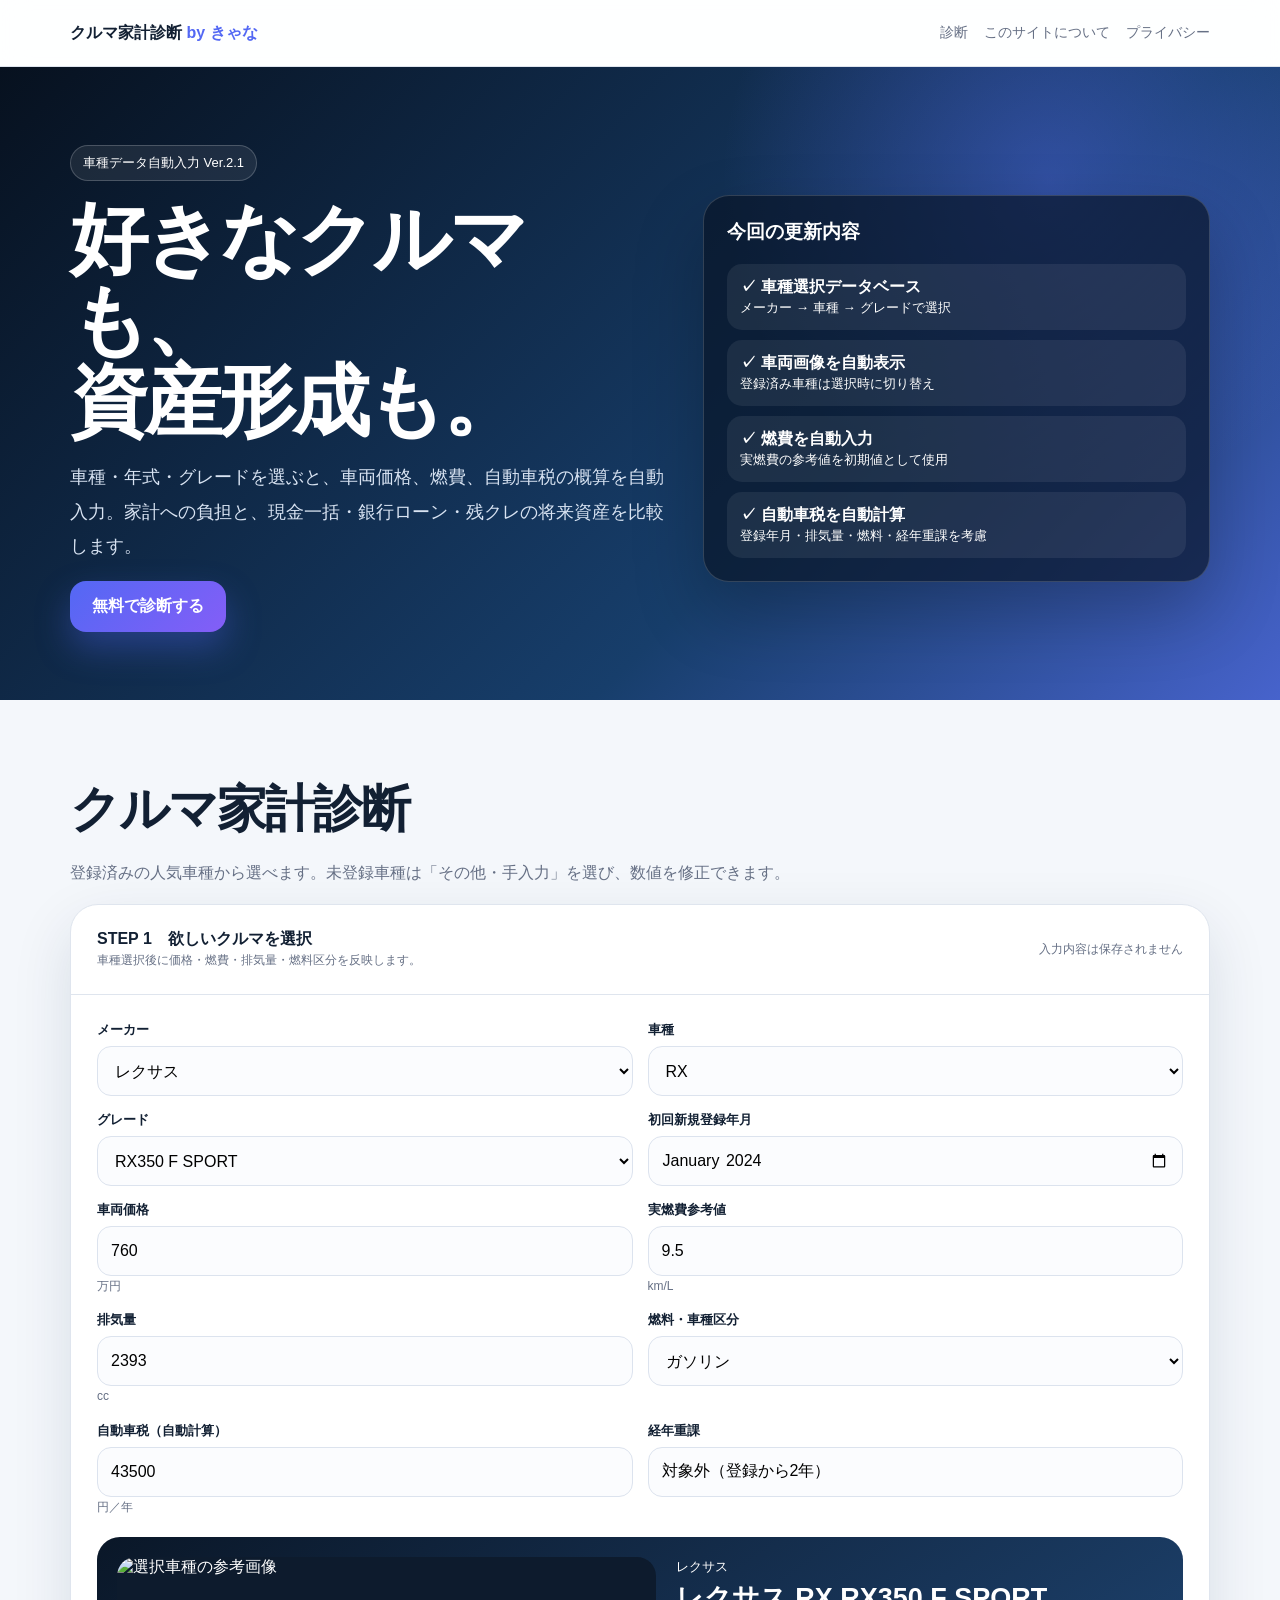
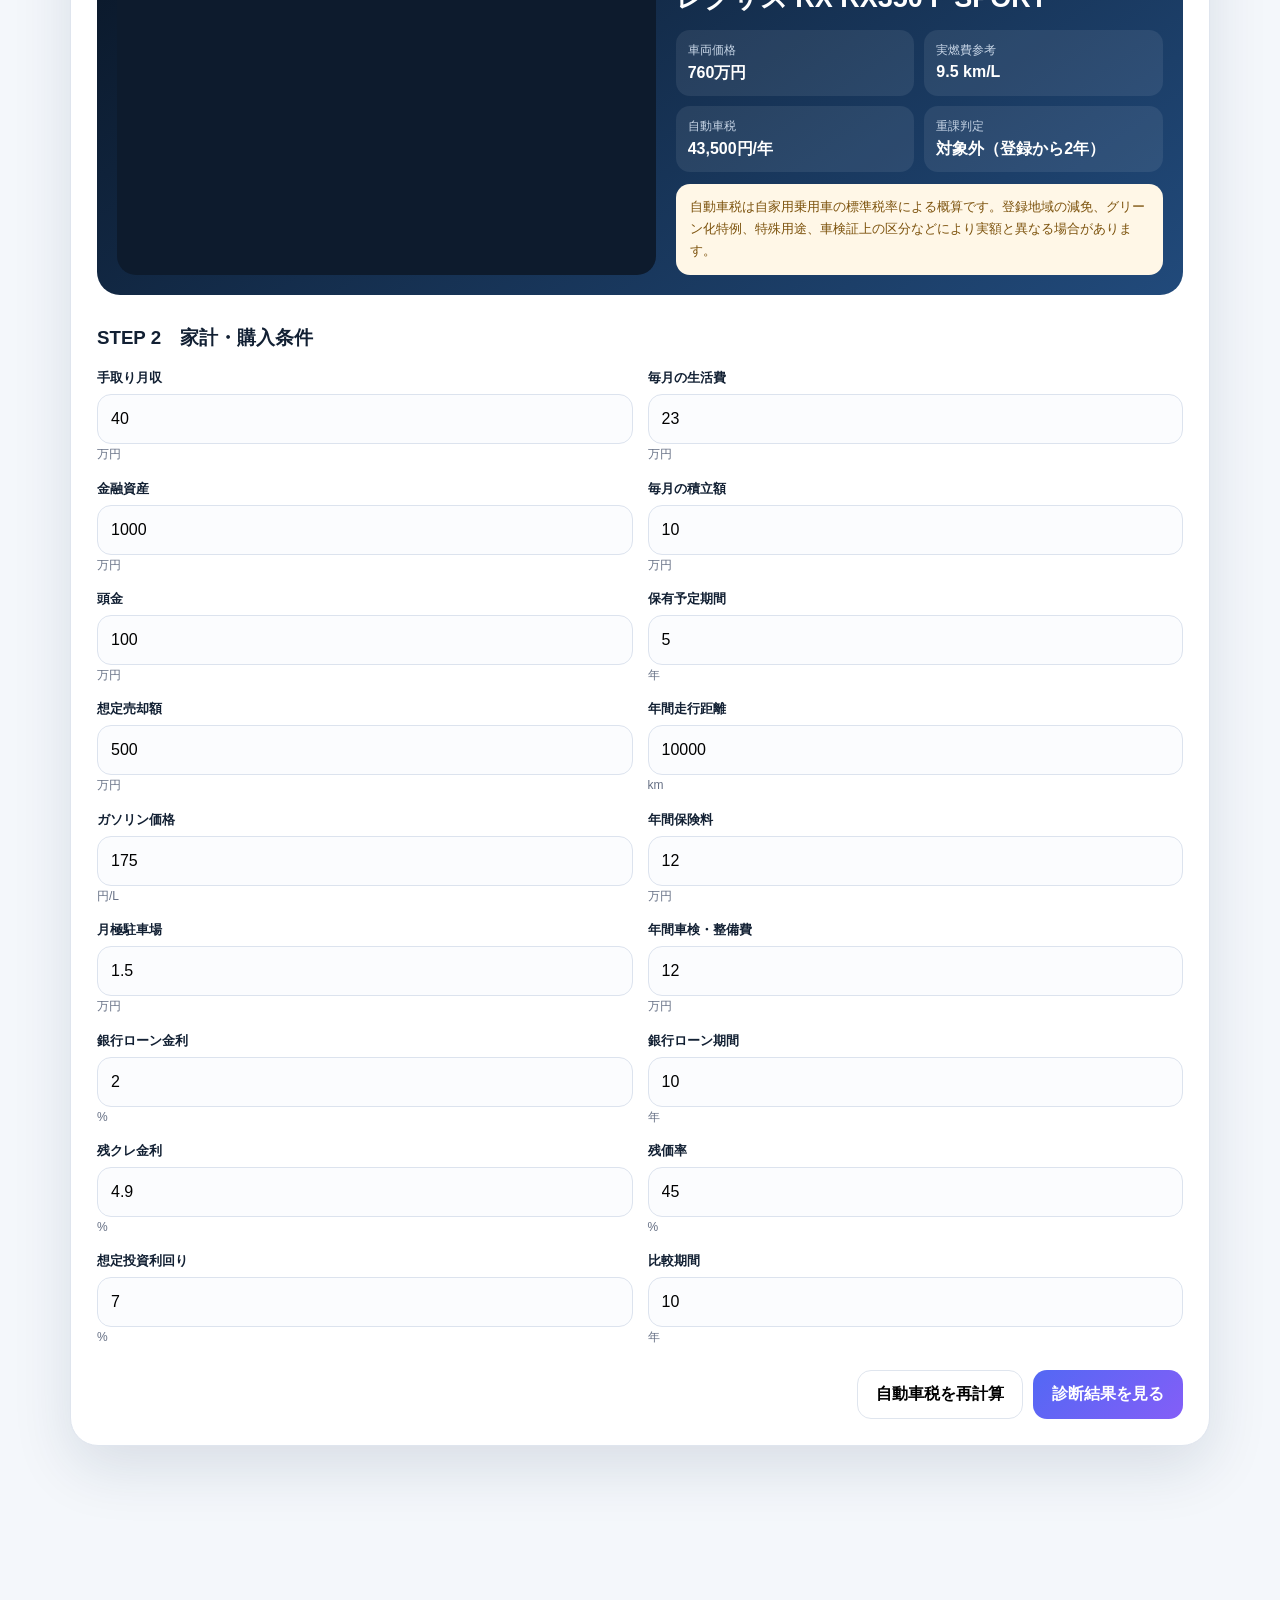
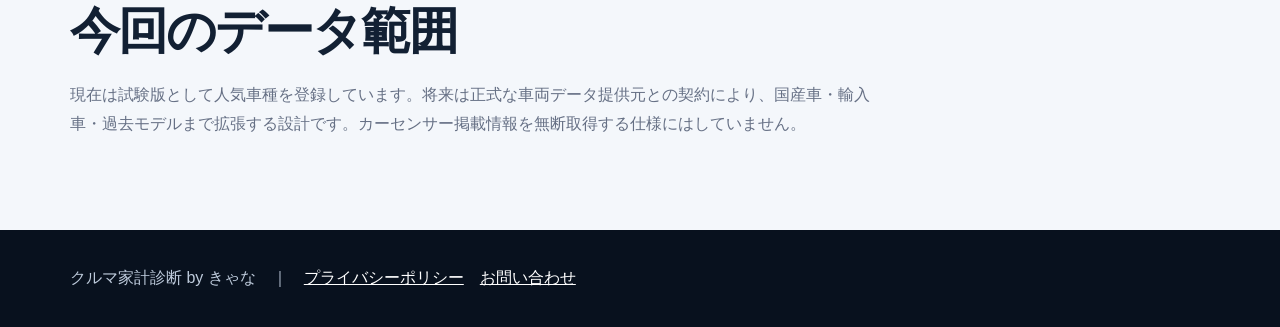
==== index.html @ 59190f04 "Add files via upload" ====
<!doctype html>
<html lang="ja">
<head>
<meta charset="utf-8">
<meta name="viewport" content="width=device-width,initial-scale=1,viewport-fit=cover">
<title>クルマ家計診断｜車種・燃費・自動車税を自動入力</title>
<meta name="description" content="欲しいクルマを選ぶと、車両価格・燃費・自動車税を自動入力。家計への負担と購入方法別の将来資産を無料診断します。">
<meta name="robots" content="index,follow,max-image-preview:large">
<link rel="canonical" href="https://kuruma-kakei.vercel.app/">
<meta property="og:type" content="website">
<meta property="og:locale" content="ja_JP">
<meta property="og:title" content="クルマ家計診断｜好きなクルマも、資産形成も。">
<meta property="og:description" content="車種を選ぶだけで燃費・自動車税を自動入力。現金一括・銀行ローン・残クレを比較。">
<meta property="og:url" content="https://kuruma-kakei.vercel.app/">
<meta name="theme-color" content="#091626">
<style>
:root{--bg:#f4f7fb;--card:#fff;--ink:#122033;--muted:#667085;--line:#dfe5ee;--blue:#5368f4;--violet:#845ef7;--navy:#091626;--green:#138a63;--gold:#b87912;--red:#c43d4d;--shadow:0 22px 60px rgba(16,40,70,.12)}
*{box-sizing:border-box}html{scroll-behavior:smooth}body{margin:0;background:var(--bg);color:var(--ink);font-family:-apple-system,BlinkMacSystemFont,"Segoe UI","Noto Sans JP",sans-serif}
button,input,select{font:inherit}a{color:inherit}.wrap{max-width:1180px;margin:auto;padding:0 20px}
.top{position:sticky;top:0;z-index:20;background:rgba(255,255,255,.9);backdrop-filter:blur(14px);border-bottom:1px solid var(--line)}
.topin{height:66px;display:flex;align-items:center;justify-content:space-between}.brand{font-weight:900}.brand span{color:var(--blue)}.nav{display:flex;gap:16px;font-size:14px}.nav a{text-decoration:none;color:var(--muted)}
.hero{background:radial-gradient(circle at 82% 18%,rgba(93,111,255,.38),transparent 28%),linear-gradient(135deg,#07111f,#173e6b 64%,#4763cc);color:#fff;padding:78px 0 68px;overflow:hidden}
.hero-grid{display:grid;grid-template-columns:1.08fr .92fr;gap:38px;align-items:center}.eyebrow{display:inline-block;padding:8px 12px;border:1px solid rgba(255,255,255,.2);border-radius:999px;background:rgba(255,255,255,.08);font-size:13px}
h1{font-size:clamp(45px,7vw,78px);line-height:1.04;letter-spacing:-.05em;margin:18px 0}.hero p{max-width:690px;color:#d8e3f2;line-height:1.9;font-size:18px}.cta{border:0;border-radius:16px;padding:15px 22px;color:white;background:linear-gradient(135deg,var(--blue),var(--violet));font-weight:900;cursor:pointer;box-shadow:0 16px 34px rgba(81,103,246,.35)}
.hero-card{background:rgba(8,20,37,.68);border:1px solid rgba(255,255,255,.16);border-radius:26px;padding:23px;box-shadow:0 30px 70px rgba(0,0,0,.23)}.hero-card h3{margin-top:0}.hero-list{display:grid;gap:10px}.hero-item{padding:13px;border-radius:15px;background:rgba(255,255,255,.07)}
.section{padding:76px 0}.section h2{font-size:clamp(32px,5vw,50px);letter-spacing:-.04em;margin:0 0 12px}.lead{color:var(--muted);line-height:1.8;max-width:820px}
.panel{background:white;border:1px solid var(--line);border-radius:28px;box-shadow:var(--shadow);overflow:hidden}
.panel-head{padding:24px 26px;border-bottom:1px solid var(--line);display:flex;justify-content:space-between;gap:16px;align-items:center}
.panel-body{padding:26px}.grid{display:grid;grid-template-columns:repeat(2,1fr);gap:15px}.full{grid-column:1/-1}
.field label{display:block;font-size:13px;font-weight:800;margin-bottom:7px}.field input,.field select{width:100%;height:50px;border:1px solid #dce3ee;border-radius:14px;background:#fbfcfe;padding:0 13px}.field input:focus,.field select:focus{outline:none;border-color:var(--blue);box-shadow:0 0 0 4px rgba(83,104,244,.12)}
.vehicle-preview{display:grid;grid-template-columns:1.05fr .95fr;gap:20px;margin-top:20px;padding:20px;border-radius:23px;background:linear-gradient(145deg,#0a1728,#214a7b);color:white}
.vehicle-image{min-height:250px;border-radius:19px;background:#0d1b2d;overflow:hidden;display:grid;place-items:center;position:relative}.vehicle-image img{width:100%;height:100%;object-fit:cover;display:block}.vehicle-image .fallback{padding:24px;text-align:center;color:#cbd9e9}
.vehicle-info h3{font-size:27px;margin:4px 0 14px}.specs{display:grid;grid-template-columns:1fr 1fr;gap:10px}.spec{padding:12px;border-radius:14px;background:rgba(255,255,255,.08)}.spec span{display:block;color:#c7d5e6;font-size:12px}.spec b{display:block;margin-top:4px}
.notice{margin-top:12px;padding:12px 14px;border-radius:14px;background:#fff7e7;color:#7c520c;font-size:13px;line-height:1.7}.mini{font-size:12px;color:var(--muted);line-height:1.7}
.actions{display:flex;justify-content:flex-end;gap:10px;margin-top:22px}.primary{border:0;border-radius:14px;padding:13px 19px;background:linear-gradient(135deg,var(--blue),var(--violet));color:white;font-weight:900;cursor:pointer}.secondary{border:1px solid var(--line);border-radius:14px;padding:13px 18px;background:white;font-weight:800;cursor:pointer}
.result{display:none;margin-top:24px}.result.show{display:block}.result-hero{padding:26px;border-radius:23px;background:linear-gradient(135deg,#091626,#17446f 58%,#5368f4);color:white}.result-hero h3{font-size:34px;margin:5px 0}.cards{display:grid;grid-template-columns:repeat(4,1fr);gap:12px;margin-top:13px}.card{background:white;border:1px solid var(--line);border-radius:18px;padding:16px}.card span{font-size:12px;color:var(--muted)}.card b{display:block;margin-top:6px;font-size:20px}
.method-grid{display:grid;grid-template-columns:repeat(3,1fr);gap:12px;margin-top:13px}.method{background:white;border:1px solid var(--line);border-radius:18px;padding:18px}.method.winner{border:2px solid #d9a441;background:#fffaf0}.method strong{font-size:25px;display:block;margin:8px 0}
.footer{background:#08111e;color:#bdcadb;padding:38px 0}.footer a{color:white}
@media(max-width:820px){.hero-grid,.vehicle-preview{grid-template-columns:1fr}.nav{display:none}.grid,.cards,.method-grid{grid-template-columns:1fr 1fr}.vehicle-image{min-height:210px}}
@media(max-width:560px){.grid,.cards,.method-grid,.specs{grid-template-columns:1fr}.full{grid-column:auto}.section{padding:58px 0}.panel-body{padding:18px}.hero{padding:58px 0}.actions{display:grid}.actions button{width:100%}}
</style>
</head>
<body>
<header class="top"><div class="wrap topin"><div class="brand">クルマ家計診断 <span>by きゃな</span></div><nav class="nav"><a href="#diagnosis">診断</a><a href="#about">このサイトについて</a><a href="privacy.html">プライバシー</a></nav></div></header>

<section class="hero"><div class="wrap hero-grid"><div>
<span class="eyebrow">車種データ自動入力 Ver.2.1</span>
<h1>好きなクルマも、<br>資産形成も。</h1>
<p>車種・年式・グレードを選ぶと、車両価格、燃費、自動車税の概算を自動入力。家計への負担と、現金一括・銀行ローン・残クレの将来資産を比較します。</p>
<button class="cta" onclick="document.getElementById('diagnosis').scrollIntoView({behavior:'smooth'})">無料で診断する</button>
</div><aside class="hero-card"><h3>今回の更新内容</h3><div class="hero-list">
<div class="hero-item"><b>✓ 車種選択データベース</b><br><small>メーカー → 車種 → グレードで選択</small></div>
<div class="hero-item"><b>✓ 車両画像を自動表示</b><br><small>登録済み車種は選択時に切り替え</small></div>
<div class="hero-item"><b>✓ 燃費を自動入力</b><br><small>実燃費の参考値を初期値として使用</small></div>
<div class="hero-item"><b>✓ 自動車税を自動計算</b><br><small>登録年月・排気量・燃料・経年重課を考慮</small></div>
</div></aside></div></section>

<section class="section" id="diagnosis"><div class="wrap">
<h2>クルマ家計診断</h2><p class="lead">登録済みの人気車種から選べます。未登録車種は「その他・手入力」を選び、数値を修正できます。</p>
<div class="panel">
<div class="panel-head"><div><b>STEP 1　欲しいクルマを選択</b><div class="mini">車種選択後に価格・燃費・排気量・燃料区分を反映します。</div></div><span class="mini">入力内容は保存されません</span></div>
<div class="panel-body">
<div class="grid">
<div class="field"><label>メーカー</label><select id="maker"></select></div>
<div class="field"><label>車種</label><select id="model"></select></div>
<div class="field"><label>グレード</label><select id="grade"></select></div>
<div class="field"><label>初回新規登録年月</label><input id="registrationMonth" type="month" value="2024-01"></div>
<div class="field"><label>車両価格</label><input id="price" type="number"><span class="mini">万円</span></div>
<div class="field"><label>実燃費参考値</label><input id="fuelEconomy" type="number" step=".1"><span class="mini">km/L</span></div>
<div class="field"><label>排気量</label><input id="engineCc" type="number"><span class="mini">cc</span></div>
<div class="field"><label>燃料・車種区分</label><select id="fuelType">
<option value="gasoline">ガソリン</option><option value="diesel">ディーゼル</option><option value="hybrid">ハイブリッド</option><option value="phev">プラグインハイブリッド</option><option value="ev">電気自動車</option><option value="kei">軽自動車</option>
</select></div>
<div class="field"><label>自動車税（自動計算）</label><input id="annualTax" type="number"><span class="mini">円／年</span></div>
<div class="field"><label>経年重課</label><input id="taxStatus" readonly></div>
</div>

<div class="vehicle-preview">
<div class="vehicle-image"><img id="carImage" alt="選択車種の参考画像"><div class="fallback" id="imageFallback">車種を選択すると参考画像が表示されます。</div></div>
<div class="vehicle-info"><small id="vehicleMaker">CAR DATA</small><h3 id="vehicleName">車種を選択してください</h3>
<div class="specs">
<div class="spec"><span>車両価格</span><b id="specPrice">—</b></div>
<div class="spec"><span>実燃費参考</span><b id="specFuel">—</b></div>
<div class="spec"><span>自動車税</span><b id="specTax">—</b></div>
<div class="spec"><span>重課判定</span><b id="specStatus">—</b></div>
</div>
<div class="notice">自動車税は自家用乗用車の標準税率による概算です。登録地域の減免、グリーン化特例、特殊用途、車検証上の区分などにより実額と異なる場合があります。</div>
</div></div>

<h3 style="margin-top:30px">STEP 2　家計・購入条件</h3>
<div class="grid">
<div class="field"><label>手取り月収</label><input id="income" type="number" value="40"><span class="mini">万円</span></div>
<div class="field"><label>毎月の生活費</label><input id="living" type="number" value="23"><span class="mini">万円</span></div>
<div class="field"><label>金融資産</label><input id="assets" type="number" value="1000"><span class="mini">万円</span></div>
<div class="field"><label>毎月の積立額</label><input id="invest" type="number" value="10"><span class="mini">万円</span></div>
<div class="field"><label>頭金</label><input id="down" type="number" value="100"><span class="mini">万円</span></div>
<div class="field"><label>保有予定期間</label><input id="holdYears" type="number" value="5"><span class="mini">年</span></div>
<div class="field"><label>想定売却額</label><input id="resale" type="number" value="300"><span class="mini">万円</span></div>
<div class="field"><label>年間走行距離</label><input id="mileage" type="number" value="10000"><span class="mini">km</span></div>
<div class="field"><label>ガソリン価格</label><input id="fuelPrice" type="number" value="175"><span class="mini">円/L</span></div>
<div class="field"><label>年間保険料</label><input id="insurance" type="number" value="12"><span class="mini">万円</span></div>
<div class="field"><label>月極駐車場</label><input id="parking" type="number" value="1.5"><span class="mini">万円</span></div>
<div class="field"><label>年間車検・整備費</label><input id="maintenance" type="number" value="12"><span class="mini">万円</span></div>
<div class="field"><label>銀行ローン金利</label><input id="bankRate" type="number" value="2" step=".1"><span class="mini">%</span></div>
<div class="field"><label>銀行ローン期間</label><input id="bankYears" type="number" value="10"><span class="mini">年</span></div>
<div class="field"><label>残クレ金利</label><input id="residualRate" type="number" value="4.9" step=".1"><span class="mini">%</span></div>
<div class="field"><label>残価率</label><input id="residualPct" type="number" value="45"><span class="mini">%</span></div>
<div class="field"><label>想定投資利回り</label><input id="returnRate" type="number" value="7" step=".1"><span class="mini">%</span></div>
<div class="field"><label>比較期間</label><input id="compareYears" type="number" value="10"><span class="mini">年</span></div>
</div>
<div class="actions"><button class="secondary" id="recalcTax">自動車税を再計算</button><button class="primary" id="diagnoseBtn">診断結果を見る</button></div>
</div></div>

<div class="result" id="result">
<div class="result-hero"><small>資産を残しやすい購入方法</small><h3 id="bestMethod">—</h3><p id="bestReason"></p></div>
<div class="cards">
<div class="card"><span>月々の銀行ローン</span><b id="monthlyLoan">—</b></div>
<div class="card"><span>月間維持費</span><b id="monthlyCost">—</b></div>
<div class="card"><span>積立後の余力</span><b id="monthlyFree">—</b></div>
<div class="card"><span>購入可能度</span><b id="score">—</b></div>
</div>
<div class="method-grid">
<div class="method" id="cashCard"><span>現金一括</span><strong id="cashAsset">—</strong><small>比較時点の概算純資産</small></div>
<div class="method" id="bankCard"><span>銀行ローン</span><strong id="bankAsset">—</strong><small>比較時点の概算純資産</small></div>
<div class="method" id="residualCard"><span>残クレ</span><strong id="residualAsset">—</strong><small>比較時点の概算純資産</small></div>
</div>
<p class="mini">※投資成果、金利、税金、実燃費、修理費、売却価格は保証されません。診断結果は意思決定の参考値です。</p>
</div>
</div></section>

<section class="section" id="about"><div class="wrap"><h2>今回のデータ範囲</h2><p class="lead">現在は試験版として人気車種を登録しています。将来は正式な車両データ提供元との契約により、国産車・輸入車・過去モデルまで拡張する設計です。カーセンサー掲載情報を無断取得する仕様にはしていません。</p></div></section>
<footer class="footer"><div class="wrap">クルマ家計診断 by きゃな　｜　<a href="privacy.html">プライバシーポリシー</a>　<a href="contact.html">お問い合わせ</a></div></footer>

<script>
const DB = [
{maker:"レクサス",model:"RX",grade:"RX350 F SPORT",price:760,fuel:9.5,cc:2393,type:"gasoline",resale:500,img:"https://images.unsplash.com/photo-1563720223185-11003d516935?auto=format&fit=crop&w=1200&q=80"},
{maker:"レクサス",model:"NX",grade:"NX350 F SPORT",price:650,fuel:10.4,cc:2393,type:"gasoline",resale:420,img:"https://images.unsplash.com/photo-1549399542-7e3f8b79c341?auto=format&fit=crop&w=1200&q=80"},
{maker:"トヨタ",model:"アルファード",grade:"Z ガソリン",price:620,fuel:9.8,cc:2493,type:"gasoline",resale:450,img:"https://images.unsplash.com/photo-1533473359331-0135ef1b58bf?auto=format&fit=crop&w=1200&q=80"},
{maker:"トヨタ",model:"ハリアー",grade:"Z",price:520,fuel:13.8,cc:1986,type:"gasoline",resale:340,img:"https://images.unsplash.com/photo-1553440569-bcc63803a83d?auto=format&fit=crop&w=1200&q=80"},
{maker:"トヨタ",model:"RAV4",grade:"Adventure",price:450,fuel:13.5,cc:1986,type:"gasoline",resale:290,img:"https://images.unsplash.com/photo-1519641471654-76ce0107ad1b?auto=format&fit=crop&w=1200&q=80"},
{maker:"トヨタ",model:"ランドクルーザー250",grade:"ZX",price:735,fuel:8.5,cc:2754,type:"diesel",resale:650,img:"https://images.unsplash.com/photo-1539795845756-4fadad2905ec?auto=format&fit=crop&w=1200&q=80"},
{maker:"トヨタ",model:"プリウス",grade:"Z",price:460,fuel:25.0,cc:1986,type:"hybrid",resale:300,img:"https://images.unsplash.com/photo-1590362891991-f776e747a588?auto=format&fit=crop&w=1200&q=80"},
{maker:"日産",model:"セレナ",grade:"e-POWER ハイウェイスターV",price:390,fuel:18.0,cc:1433,type:"hybrid",resale:235,img:"https://images.unsplash.com/photo-1542362567-b07e54358753?auto=format&fit=crop&w=1200&q=80"},
{maker:"ホンダ",model:"ヴェゼル",grade:"e:HEV Z",price:330,fuel:21.0,cc:1496,type:"hybrid",resale:220,img:"https://images.unsplash.com/photo-1503736334956-4c8f8e92946d?auto=format&fit=crop&w=1200&q=80"},
{maker:"マツダ",model:"CX-60",grade:"XD-HYBRID Premium Sports",price:570,fuel:16.5,cc:3283,type:"diesel",resale:310,img:"https://images.unsplash.com/photo-1492144534655-ae79c964c9d7?auto=format&fit=crop&w=1200&q=80"},
{maker:"スズキ",model:"ジムニー",grade:"XC",price:205,fuel:13.5,cc:658,type:"kei",resale:175,img:"https://images.unsplash.com/photo-1504215680853-026ed2a45def?auto=format&fit=crop&w=1200&q=80"},
{maker:"テスラ",model:"Model Y",grade:"RWD",price:560,fuel:0,cc:0,type:"ev",resale:280,img:"https://images.unsplash.com/photo-1617788138017-80ad40651399?auto=format&fit=crop&w=1200&q=80"},
{maker:"その他",model:"その他・手入力",grade:"手入力",price:300,fuel:12,cc:1800,type:"gasoline",resale:150,img:""}
];

const $=id=>document.getElementById(id);
const maker=$("maker"),model=$("model"),grade=$("grade");
const fmtMan=v=>`${Math.round(v).toLocaleString("ja-JP")}万円`;
const unique=a=>[...new Set(a)];

function setOptions(el,items){el.innerHTML=items.map(x=>`<option value="${x}">${x}</option>`).join("")}
function currentCars(){return DB.filter(x=>x.maker===maker.value)}
function currentModels(){return currentCars().filter(x=>x.model===model.value)}
function currentCar(){return currentModels().find(x=>x.grade===grade.value)||currentModels()[0]||DB[0]}

function refreshMaker(){
 setOptions(maker,unique(DB.map(x=>x.maker))); refreshModel();
}
function refreshModel(){
 setOptions(model,unique(currentCars().map(x=>x.model))); refreshGrade();
}
function refreshGrade(){
 setOptions(grade,currentModels().map(x=>x.grade)); applyCar();
}
function applyCar(){
 const c=currentCar();
 $("price").value=c.price;$("fuelEconomy").value=c.fuel;$("engineCc").value=c.cc;$("fuelType").value=c.type;$("resale").value=c.resale;
 $("vehicleMaker").textContent=c.maker.toUpperCase();$("vehicleName").textContent=`${c.maker} ${c.model} ${c.grade}`;
 if(c.img){$("carImage").src=c.img;$("carImage").style.display="block";$("imageFallback").style.display="none"}else{$("carImage").removeAttribute("src");$("carImage").style.display="none";$("imageFallback").style.display="block"}
 calculateTax();updatePreview();
}
maker.addEventListener("change",refreshModel);model.addEventListener("change",refreshGrade);grade.addEventListener("change",applyCar);

const normalNew=[[1000,25000],[1500,30500],[2000,36000],[2500,43500],[3000,50000],[3500,57000],[4000,65500],[4500,75500],[6000,87000],[Infinity,110000]];
const normalOld=[[1000,29500],[1500,34500],[2000,39500],[2500,45000],[3000,51000],[3500,58000],[4000,66500],[4500,76500],[6000,88000],[Infinity,111000]];
function baseTax(cc,isNew){const table=isNew?normalNew:normalOld;return table.find(x=>cc<=x[0])[1]}
function yearsElapsed(reg){
 const [y,m]=reg.split("-").map(Number); if(!y)return 0;
 const now=new Date(); return (now.getFullYear()-y)+((now.getMonth()+1)>=m?0:-1);
}
function calculateTax(){
 const reg=$("registrationMonth").value||"2024-01",type=$("fuelType").value,cc=+$("engineCc").value||0;
 const isNew=reg>="2019-10"; let tax=0,status="対象外";
 if(type==="kei"){tax=10800;const age=yearsElapsed(reg);if(age>=13){tax=12900;status="13年超重課"}}
 else if(type==="ev"){tax=25000;status="経年重課対象外"}
 else{
   tax=baseTax(cc,isNew);
   const age=yearsElapsed(reg);
   const threshold=type==="diesel"?11:13;
   const exempt=["hybrid","phev"].includes(type);
   if(!exempt && age>=threshold){tax=Math.round(tax*1.15/100)*100;status=`${threshold}年超重課`}
   else if(exempt){status="経年重課対象外"}
   else status=`対象外（登録から${age}年）`;
 }
 $("annualTax").value=tax;$("taxStatus").value=status;updatePreview();
}
["registrationMonth","fuelType","engineCc"].forEach(id=>$(id).addEventListener("change",calculateTax));
$("recalcTax").addEventListener("click",calculateTax);

function updatePreview(){
 $("specPrice").textContent=fmtMan(+$("price").value||0);
 const f=+$("fuelEconomy").value||0;$("specFuel").textContent=f?`${f} km/L`:"EV";
 $("specTax").textContent=`${(+$("annualTax").value||0).toLocaleString("ja-JP")}円/年`;
 $("specStatus").textContent=$("taxStatus").value||"—";
}
["price","fuelEconomy","annualTax"].forEach(id=>$(id).addEventListener("input",updatePreview));

function pmt(principal,annual,years){
 const n=Math.max(1,years*12),r=annual/100/12;if(!r)return principal/n;return principal*r*Math.pow(1+r,n)/(Math.pow(1+r,n)-1)
}
function fv(v,rate,years){return v*Math.pow(1+rate/100,years)}
function diagnose(){
 calculateTax();
 const price=+$("price").value||0,down=+$("down").value||0,assets=+$("assets").value||0,ret=+$("returnRate").value||0,compare=+$("compareYears").value||10;
 const bankRate=+$("bankRate").value||0,bankYears=+$("bankYears").value||10,resRate=+$("residualRate").value||0,resPct=(+$("residualPct").value||0)/100;
 const bankLoan=Math.max(0,price-down),bankMonthly=pmt(bankLoan,bankRate,bankYears)/10000;
 const residual=price*resPct,resFin=Math.max(0,price-down-residual),resMonthly=pmt(resFin,resRate,5)/10000;
 const cashAsset=fv(Math.max(0,assets-price),ret,compare);
 const bankAsset=fv(Math.max(0,assets-down),ret,compare)-Math.max(0,bankLoan*(1+bankRate/100*bankYears-price*0))+ (+$("resale").value||0);
 const residualAsset=fv(Math.max(0,assets-down),ret,compare)-residual+(+$("resale").value||0);
 const methods=[["現金一括",cashAsset,"cashCard"],["銀行ローン",bankAsset,"bankCard"],["残クレ",residualAsset,"residualCard"]].sort((a,b)=>b[1]-a[1]);
 document.querySelectorAll(".method").forEach(x=>x.classList.remove("winner"));$(methods[0][2]).classList.add("winner");
 $("cashAsset").textContent=fmtMan(cashAsset);$("bankAsset").textContent=fmtMan(bankAsset);$("residualAsset").textContent=fmtMan(residualAsset);
 const mileage=+$("mileage").value||0,fp=+$("fuelPrice").value||0,fe=+$("fuelEconomy").value||0;
 const fuelMonthly=fe>0?(mileage/fe*fp/10000/12):0;
 const monthlyCost=fuelMonthly+(+$("insurance").value||0)/12+(+$("parking").value||0)+(+$("maintenance").value||0)/12+(+$("annualTax").value||0)/10000/12;
 const free=(+$("income").value||0)-(+($("living").value)||0)-(+($("invest").value)||0)-bankMonthly-monthlyCost;
 const score=Math.max(0,Math.min(100,Math.round(100-(bankMonthly+monthlyCost)/Math.max(1,+$("income").value)*160+(free>3?10:free*3))));
 $("monthlyLoan").textContent=`${bankMonthly.toFixed(1)}万円`;
 $("monthlyCost").textContent=`${monthlyCost.toFixed(1)}万円`;
 $("monthlyFree").textContent=`${free.toFixed(1)}万円`;
 $("score").textContent=`${score}点`;
 $("bestMethod").textContent=methods[0][0];
 $("bestReason").textContent=`想定利回り${ret}%、銀行ローン金利${bankRate}%、比較期間${compare}年での概算では、${methods[0][0]}が最も資産を残しやすい結果です。`;
 $("result").classList.add("show");$("result").scrollIntoView({behavior:"smooth",block:"start"});
}
$("diagnoseBtn").addEventListener("click",diagnose);
refreshMaker();
</script>
</body></html>
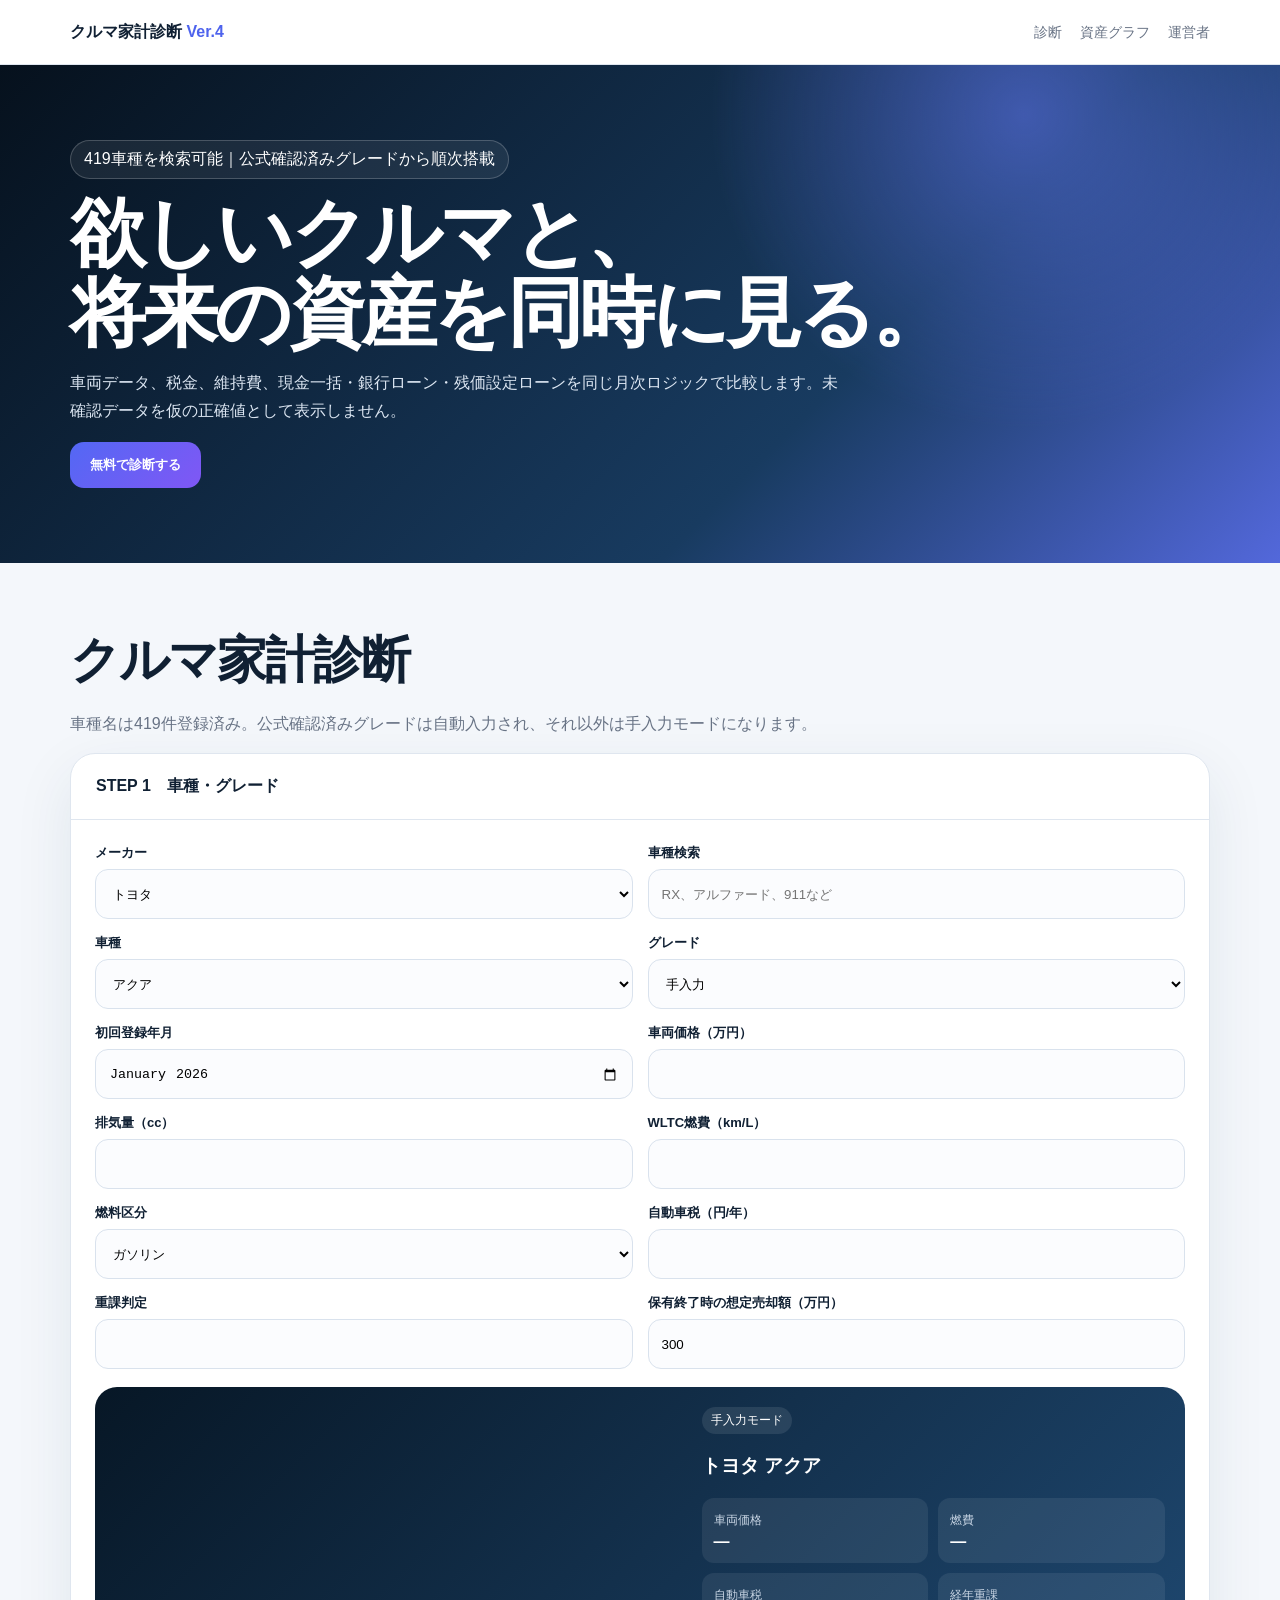
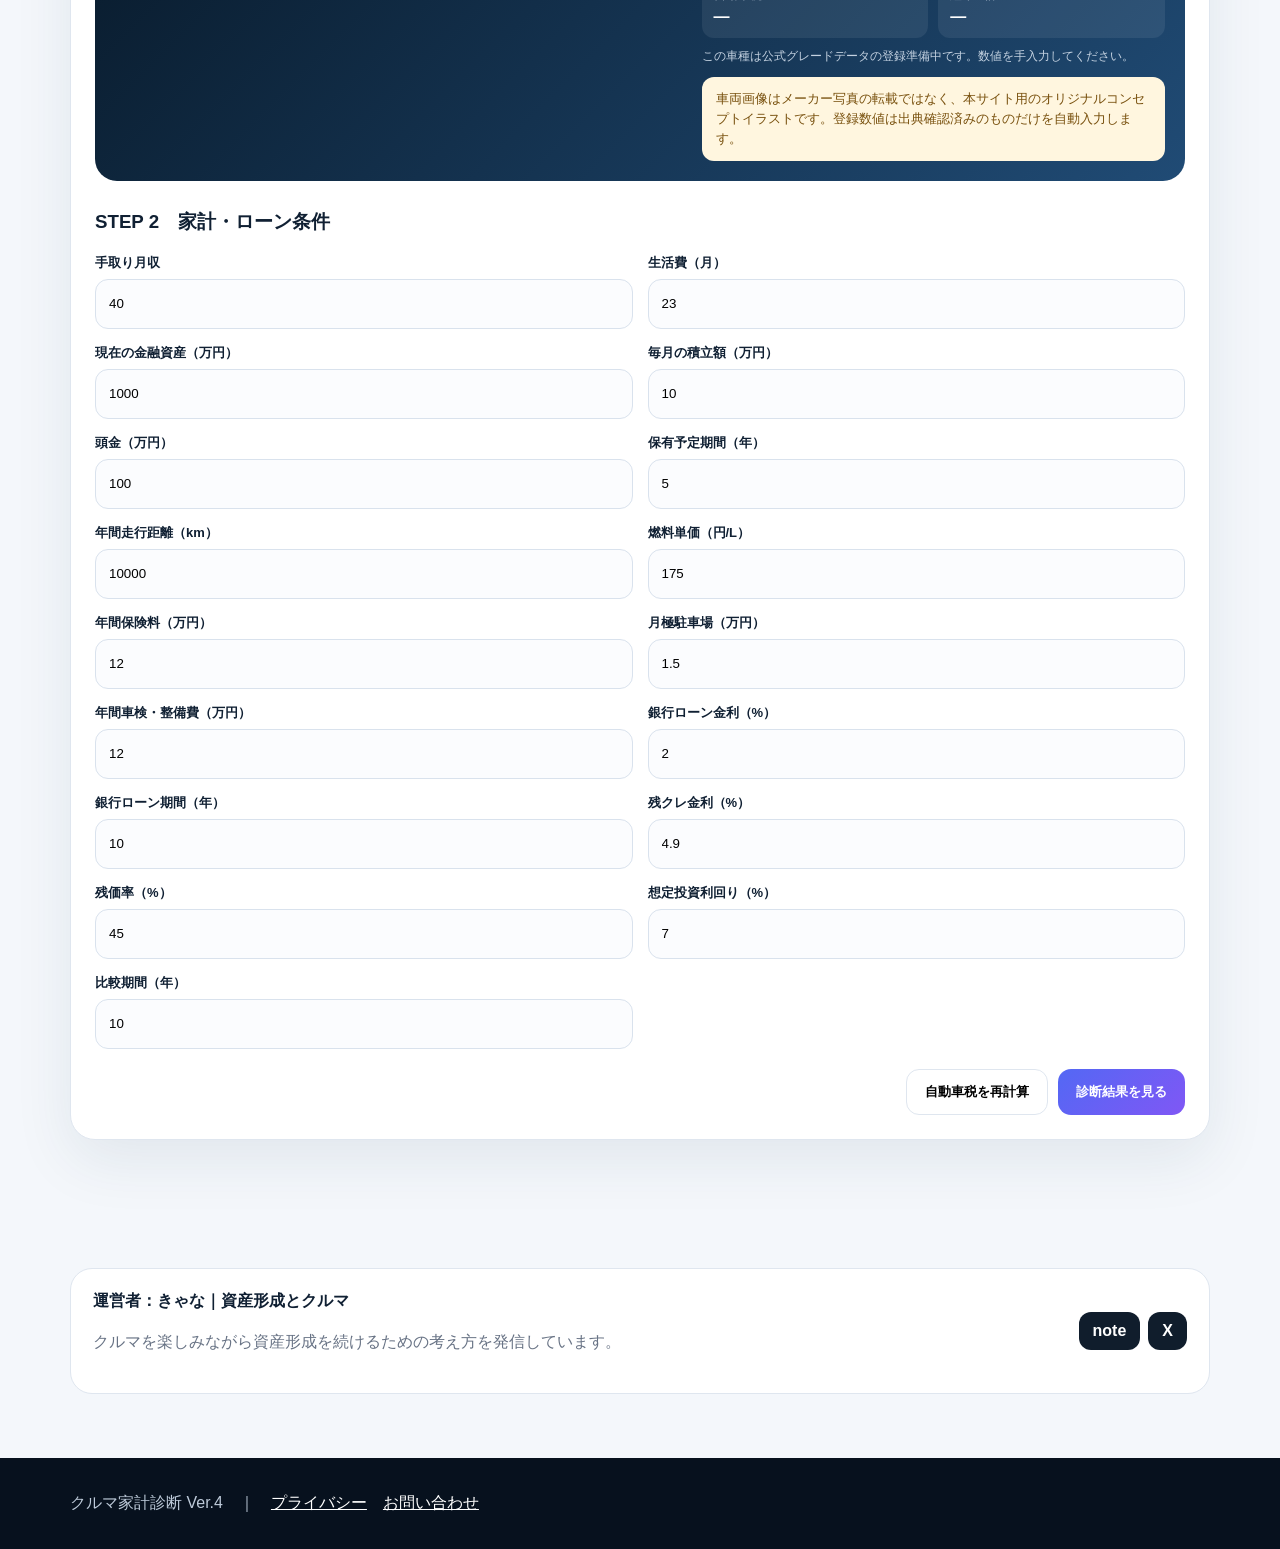
==== commit 1b47d5fa: "Add files via upload" ====
--- a/index.html
+++ b/index.html
@@ -1,245 +1,31 @@
-<!doctype html>
-<html lang="ja">
-<head>
-<meta charset="utf-8">
-<meta name="viewport" content="width=device-width,initial-scale=1,viewport-fit=cover">
-<title>クルマ家計診断｜車種・燃費・自動車税を自動入力</title>
-<meta name="description" content="欲しいクルマを選ぶと、車両価格・燃費・自動車税を自動入力。家計への負担と購入方法別の将来資産を無料診断します。">
-<meta name="robots" content="index,follow,max-image-preview:large">
-<link rel="canonical" href="https://kuruma-kakei.vercel.app/">
-<meta property="og:type" content="website">
-<meta property="og:locale" content="ja_JP">
-<meta property="og:title" content="クルマ家計診断｜好きなクルマも、資産形成も。">
-<meta property="og:description" content="車種を選ぶだけで燃費・自動車税を自動入力。現金一括・銀行ローン・残クレを比較。">
-<meta property="og:url" content="https://kuruma-kakei.vercel.app/">
-<meta name="theme-color" content="#091626">
-<style>
-:root{--bg:#f4f7fb;--card:#fff;--ink:#122033;--muted:#667085;--line:#dfe5ee;--blue:#5368f4;--violet:#845ef7;--navy:#091626;--green:#138a63;--gold:#b87912;--red:#c43d4d;--shadow:0 22px 60px rgba(16,40,70,.12)}
-*{box-sizing:border-box}html{scroll-behavior:smooth}body{margin:0;background:var(--bg);color:var(--ink);font-family:-apple-system,BlinkMacSystemFont,"Segoe UI","Noto Sans JP",sans-serif}
-button,input,select{font:inherit}a{color:inherit}.wrap{max-width:1180px;margin:auto;padding:0 20px}
-.top{position:sticky;top:0;z-index:20;background:rgba(255,255,255,.9);backdrop-filter:blur(14px);border-bottom:1px solid var(--line)}
-.topin{height:66px;display:flex;align-items:center;justify-content:space-between}.brand{font-weight:900}.brand span{color:var(--blue)}.nav{display:flex;gap:16px;font-size:14px}.nav a{text-decoration:none;color:var(--muted)}
-.hero{background:radial-gradient(circle at 82% 18%,rgba(93,111,255,.38),transparent 28%),linear-gradient(135deg,#07111f,#173e6b 64%,#4763cc);color:#fff;padding:78px 0 68px;overflow:hidden}
-.hero-grid{display:grid;grid-template-columns:1.08fr .92fr;gap:38px;align-items:center}.eyebrow{display:inline-block;padding:8px 12px;border:1px solid rgba(255,255,255,.2);border-radius:999px;background:rgba(255,255,255,.08);font-size:13px}
-h1{font-size:clamp(45px,7vw,78px);line-height:1.04;letter-spacing:-.05em;margin:18px 0}.hero p{max-width:690px;color:#d8e3f2;line-height:1.9;font-size:18px}.cta{border:0;border-radius:16px;padding:15px 22px;color:white;background:linear-gradient(135deg,var(--blue),var(--violet));font-weight:900;cursor:pointer;box-shadow:0 16px 34px rgba(81,103,246,.35)}
-.hero-card{background:rgba(8,20,37,.68);border:1px solid rgba(255,255,255,.16);border-radius:26px;padding:23px;box-shadow:0 30px 70px rgba(0,0,0,.23)}.hero-card h3{margin-top:0}.hero-list{display:grid;gap:10px}.hero-item{padding:13px;border-radius:15px;background:rgba(255,255,255,.07)}
-.section{padding:76px 0}.section h2{font-size:clamp(32px,5vw,50px);letter-spacing:-.04em;margin:0 0 12px}.lead{color:var(--muted);line-height:1.8;max-width:820px}
-.panel{background:white;border:1px solid var(--line);border-radius:28px;box-shadow:var(--shadow);overflow:hidden}
-.panel-head{padding:24px 26px;border-bottom:1px solid var(--line);display:flex;justify-content:space-between;gap:16px;align-items:center}
-.panel-body{padding:26px}.grid{display:grid;grid-template-columns:repeat(2,1fr);gap:15px}.full{grid-column:1/-1}
-.field label{display:block;font-size:13px;font-weight:800;margin-bottom:7px}.field input,.field select{width:100%;height:50px;border:1px solid #dce3ee;border-radius:14px;background:#fbfcfe;padding:0 13px}.field input:focus,.field select:focus{outline:none;border-color:var(--blue);box-shadow:0 0 0 4px rgba(83,104,244,.12)}
-.vehicle-preview{display:grid;grid-template-columns:1.05fr .95fr;gap:20px;margin-top:20px;padding:20px;border-radius:23px;background:linear-gradient(145deg,#0a1728,#214a7b);color:white}
-.vehicle-image{min-height:250px;border-radius:19px;background:#0d1b2d;overflow:hidden;display:grid;place-items:center;position:relative}.vehicle-image img{width:100%;height:100%;object-fit:cover;display:block}.vehicle-image .fallback{padding:24px;text-align:center;color:#cbd9e9}
-.vehicle-info h3{font-size:27px;margin:4px 0 14px}.specs{display:grid;grid-template-columns:1fr 1fr;gap:10px}.spec{padding:12px;border-radius:14px;background:rgba(255,255,255,.08)}.spec span{display:block;color:#c7d5e6;font-size:12px}.spec b{display:block;margin-top:4px}
-.notice{margin-top:12px;padding:12px 14px;border-radius:14px;background:#fff7e7;color:#7c520c;font-size:13px;line-height:1.7}.mini{font-size:12px;color:var(--muted);line-height:1.7}
-.actions{display:flex;justify-content:flex-end;gap:10px;margin-top:22px}.primary{border:0;border-radius:14px;padding:13px 19px;background:linear-gradient(135deg,var(--blue),var(--violet));color:white;font-weight:900;cursor:pointer}.secondary{border:1px solid var(--line);border-radius:14px;padding:13px 18px;background:white;font-weight:800;cursor:pointer}
-.result{display:none;margin-top:24px}.result.show{display:block}.result-hero{padding:26px;border-radius:23px;background:linear-gradient(135deg,#091626,#17446f 58%,#5368f4);color:white}.result-hero h3{font-size:34px;margin:5px 0}.cards{display:grid;grid-template-columns:repeat(4,1fr);gap:12px;margin-top:13px}.card{background:white;border:1px solid var(--line);border-radius:18px;padding:16px}.card span{font-size:12px;color:var(--muted)}.card b{display:block;margin-top:6px;font-size:20px}
-.method-grid{display:grid;grid-template-columns:repeat(3,1fr);gap:12px;margin-top:13px}.method{background:white;border:1px solid var(--line);border-radius:18px;padding:18px}.method.winner{border:2px solid #d9a441;background:#fffaf0}.method strong{font-size:25px;display:block;margin:8px 0}
-.footer{background:#08111e;color:#bdcadb;padding:38px 0}.footer a{color:white}
-@media(max-width:820px){.hero-grid,.vehicle-preview{grid-template-columns:1fr}.nav{display:none}.grid,.cards,.method-grid{grid-template-columns:1fr 1fr}.vehicle-image{min-height:210px}}
-@media(max-width:560px){.grid,.cards,.method-grid,.specs{grid-template-columns:1fr}.full{grid-column:auto}.section{padding:58px 0}.panel-body{padding:18px}.hero{padding:58px 0}.actions{display:grid}.actions button{width:100%}}
-</style>
-</head>
-<body>
-<header class="top"><div class="wrap topin"><div class="brand">クルマ家計診断 <span>by きゃな</span></div><nav class="nav"><a href="#diagnosis">診断</a><a href="#about">このサイトについて</a><a href="privacy.html">プライバシー</a></nav></div></header>
-
-<section class="hero"><div class="wrap hero-grid"><div>
-<span class="eyebrow">車種データ自動入力 Ver.2.1</span>
-<h1>好きなクルマも、<br>資産形成も。</h1>
-<p>車種・年式・グレードを選ぶと、車両価格、燃費、自動車税の概算を自動入力。家計への負担と、現金一括・銀行ローン・残クレの将来資産を比較します。</p>
-<button class="cta" onclick="document.getElementById('diagnosis').scrollIntoView({behavior:'smooth'})">無料で診断する</button>
-</div><aside class="hero-card"><h3>今回の更新内容</h3><div class="hero-list">
-<div class="hero-item"><b>✓ 車種選択データベース</b><br><small>メーカー → 車種 → グレードで選択</small></div>
-<div class="hero-item"><b>✓ 車両画像を自動表示</b><br><small>登録済み車種は選択時に切り替え</small></div>
-<div class="hero-item"><b>✓ 燃費を自動入力</b><br><small>実燃費の参考値を初期値として使用</small></div>
-<div class="hero-item"><b>✓ 自動車税を自動計算</b><br><small>登録年月・排気量・燃料・経年重課を考慮</small></div>
-</div></aside></div></section>
-
-<section class="section" id="diagnosis"><div class="wrap">
-<h2>クルマ家計診断</h2><p class="lead">登録済みの人気車種から選べます。未登録車種は「その他・手入力」を選び、数値を修正できます。</p>
-<div class="panel">
-<div class="panel-head"><div><b>STEP 1　欲しいクルマを選択</b><div class="mini">車種選択後に価格・燃費・排気量・燃料区分を反映します。</div></div><span class="mini">入力内容は保存されません</span></div>
-<div class="panel-body">
-<div class="grid">
-<div class="field"><label>メーカー</label><select id="maker"></select></div>
-<div class="field"><label>車種</label><select id="model"></select></div>
-<div class="field"><label>グレード</label><select id="grade"></select></div>
-<div class="field"><label>初回新規登録年月</label><input id="registrationMonth" type="month" value="2024-01"></div>
-<div class="field"><label>車両価格</label><input id="price" type="number"><span class="mini">万円</span></div>
-<div class="field"><label>実燃費参考値</label><input id="fuelEconomy" type="number" step=".1"><span class="mini">km/L</span></div>
-<div class="field"><label>排気量</label><input id="engineCc" type="number"><span class="mini">cc</span></div>
-<div class="field"><label>燃料・車種区分</label><select id="fuelType">
-<option value="gasoline">ガソリン</option><option value="diesel">ディーゼル</option><option value="hybrid">ハイブリッド</option><option value="phev">プラグインハイブリッド</option><option value="ev">電気自動車</option><option value="kei">軽自動車</option>
-</select></div>
-<div class="field"><label>自動車税（自動計算）</label><input id="annualTax" type="number"><span class="mini">円／年</span></div>
-<div class="field"><label>経年重課</label><input id="taxStatus" readonly></div>
-</div>
-
-<div class="vehicle-preview">
-<div class="vehicle-image"><img id="carImage" alt="選択車種の参考画像"><div class="fallback" id="imageFallback">車種を選択すると参考画像が表示されます。</div></div>
-<div class="vehicle-info"><small id="vehicleMaker">CAR DATA</small><h3 id="vehicleName">車種を選択してください</h3>
-<div class="specs">
-<div class="spec"><span>車両価格</span><b id="specPrice">—</b></div>
-<div class="spec"><span>実燃費参考</span><b id="specFuel">—</b></div>
-<div class="spec"><span>自動車税</span><b id="specTax">—</b></div>
-<div class="spec"><span>重課判定</span><b id="specStatus">—</b></div>
-</div>
-<div class="notice">自動車税は自家用乗用車の標準税率による概算です。登録地域の減免、グリーン化特例、特殊用途、車検証上の区分などにより実額と異なる場合があります。</div>
-</div></div>
-
-<h3 style="margin-top:30px">STEP 2　家計・購入条件</h3>
-<div class="grid">
-<div class="field"><label>手取り月収</label><input id="income" type="number" value="40"><span class="mini">万円</span></div>
-<div class="field"><label>毎月の生活費</label><input id="living" type="number" value="23"><span class="mini">万円</span></div>
-<div class="field"><label>金融資産</label><input id="assets" type="number" value="1000"><span class="mini">万円</span></div>
-<div class="field"><label>毎月の積立額</label><input id="invest" type="number" value="10"><span class="mini">万円</span></div>
-<div class="field"><label>頭金</label><input id="down" type="number" value="100"><span class="mini">万円</span></div>
-<div class="field"><label>保有予定期間</label><input id="holdYears" type="number" value="5"><span class="mini">年</span></div>
-<div class="field"><label>想定売却額</label><input id="resale" type="number" value="300"><span class="mini">万円</span></div>
-<div class="field"><label>年間走行距離</label><input id="mileage" type="number" value="10000"><span class="mini">km</span></div>
-<div class="field"><label>ガソリン価格</label><input id="fuelPrice" type="number" value="175"><span class="mini">円/L</span></div>
-<div class="field"><label>年間保険料</label><input id="insurance" type="number" value="12"><span class="mini">万円</span></div>
-<div class="field"><label>月極駐車場</label><input id="parking" type="number" value="1.5"><span class="mini">万円</span></div>
-<div class="field"><label>年間車検・整備費</label><input id="maintenance" type="number" value="12"><span class="mini">万円</span></div>
-<div class="field"><label>銀行ローン金利</label><input id="bankRate" type="number" value="2" step=".1"><span class="mini">%</span></div>
-<div class="field"><label>銀行ローン期間</label><input id="bankYears" type="number" value="10"><span class="mini">年</span></div>
-<div class="field"><label>残クレ金利</label><input id="residualRate" type="number" value="4.9" step=".1"><span class="mini">%</span></div>
-<div class="field"><label>残価率</label><input id="residualPct" type="number" value="45"><span class="mini">%</span></div>
-<div class="field"><label>想定投資利回り</label><input id="returnRate" type="number" value="7" step=".1"><span class="mini">%</span></div>
-<div class="field"><label>比較期間</label><input id="compareYears" type="number" value="10"><span class="mini">年</span></div>
-</div>
-<div class="actions"><button class="secondary" id="recalcTax">自動車税を再計算</button><button class="primary" id="diagnoseBtn">診断結果を見る</button></div>
-</div></div>
-
-<div class="result" id="result">
-<div class="result-hero"><small>資産を残しやすい購入方法</small><h3 id="bestMethod">—</h3><p id="bestReason"></p></div>
-<div class="cards">
-<div class="card"><span>月々の銀行ローン</span><b id="monthlyLoan">—</b></div>
-<div class="card"><span>月間維持費</span><b id="monthlyCost">—</b></div>
-<div class="card"><span>積立後の余力</span><b id="monthlyFree">—</b></div>
-<div class="card"><span>購入可能度</span><b id="score">—</b></div>
-</div>
-<div class="method-grid">
-<div class="method" id="cashCard"><span>現金一括</span><strong id="cashAsset">—</strong><small>比較時点の概算純資産</small></div>
-<div class="method" id="bankCard"><span>銀行ローン</span><strong id="bankAsset">—</strong><small>比較時点の概算純資産</small></div>
-<div class="method" id="residualCard"><span>残クレ</span><strong id="residualAsset">—</strong><small>比較時点の概算純資産</small></div>
-</div>
-<p class="mini">※投資成果、金利、税金、実燃費、修理費、売却価格は保証されません。診断結果は意思決定の参考値です。</p>
-</div>
+<!doctype html><html lang="ja"><head><meta charset="utf-8"><meta name="viewport" content="width=device-width,initial-scale=1"><title>クルマ家計診断 Ver.4</title><meta name="description" content="車種選びと資産形成を一体で考えるクルマ家計診断。"><link rel="stylesheet" href="assets/css/style.css"></head>
+<body><header><div class="wrap head"><div class="brand">クルマ家計診断 <b>Ver.4</b></div><nav><a href="#diagnosis">診断</a><a href="#graph">資産グラフ</a><a href="#operator">運営者</a></nav></div></header>
+<div class="hero"><div class="wrap"><span class="pill">419車種を検索可能｜公式確認済みグレードから順次搭載</span><h1>欲しいクルマと、<br>将来の資産を同時に見る。</h1><p>車両データ、税金、維持費、現金一括・銀行ローン・残価設定ローンを同じ月次ロジックで比較します。未確認データを仮の正確値として表示しません。</p><button class="cta" onclick="diagnosis.scrollIntoView({behavior:'smooth'})">無料で診断する</button></div></div>
+<section id="diagnosis"><div class="wrap"><h2>クルマ家計診断</h2><p class="lead">車種名は419件登録済み。公式確認済みグレードは自動入力され、それ以外は手入力モードになります。</p>
+<div class="panel"><div class="panel-h"><b>STEP 1　車種・グレード</b></div><div class="panel-b"><div class="grid">
+<div class="field"><label>メーカー</label><select id="maker"></select></div><div class="field"><label>車種検索</label><input id="search" placeholder="RX、アルファード、911など"></div>
+<div class="field"><label>車種</label><select id="model"></select></div><div class="field"><label>グレード</label><select id="grade"></select></div>
+<div class="field"><label>初回登録年月</label><input id="reg" type="month" value="2026-01"></div><div class="field"><label>車両価格（万円）</label><input id="price" type="number"></div>
+<div class="field"><label>排気量（cc）</label><input id="cc" type="number"></div><div class="field"><label>WLTC燃費（km/L）</label><input id="fuel" type="number" step=".1"></div>
+<div class="field"><label>燃料区分</label><select id="type"><option value="gasoline">ガソリン</option><option value="diesel">ディーゼル</option><option value="hybrid">ハイブリッド</option><option value="phev">PHEV</option><option value="ev">EV</option><option value="kei">軽自動車</option></select></div>
+<div class="field"><label>自動車税（円/年）</label><input id="tax" type="number"></div><div class="field"><label>重課判定</label><input id="taxStatus" readonly></div><div class="field"><label>保有終了時の想定売却額（万円）</label><input id="resale" type="number" value="300"></div></div>
+<div class="vehicle"><div><img id="carImg" alt="オリジナル車両イラスト"></div><div><span class="badge" id="status">読み込み中</span><h3 id="vname">車種を選択</h3><div class="specs"><div class="spec"><span>車両価格</span><b id="spPrice">—</b></div><div class="spec"><span>燃費</span><b id="spFuel">—</b></div><div class="spec"><span>自動車税</span><b id="spTax">—</b></div><div class="spec"><span>経年重課</span><b id="spStatus">—</b></div></div><div class="source" id="source"></div><div class="notice">車両画像はメーカー写真の転載ではなく、本サイト用のオリジナルコンセプトイラストです。登録数値は出典確認済みのものだけを自動入力します。</div></div></div>
+<h3 style="margin-top:28px">STEP 2　家計・ローン条件</h3><div class="grid">
+<div class="field"><label>手取り月収</label><input id="income" type="number" value="40"></div><div class="field"><label>生活費（月）</label><input id="living" type="number" value="23"></div>
+<div class="field"><label>現在の金融資産（万円）</label><input id="assets" type="number" value="1000"></div><div class="field"><label>毎月の積立額（万円）</label><input id="monthlyInvest" type="number" value="10"></div>
+<div class="field"><label>頭金（万円）</label><input id="down" type="number" value="100"></div><div class="field"><label>保有予定期間（年）</label><input id="holdYears" type="number" value="5"></div>
+<div class="field"><label>年間走行距離（km）</label><input id="mileage" type="number" value="10000"></div><div class="field"><label>燃料単価（円/L）</label><input id="fuelPrice" type="number" value="175"></div>
+<div class="field"><label>年間保険料（万円）</label><input id="insurance" type="number" value="12"></div><div class="field"><label>月極駐車場（万円）</label><input id="parking" type="number" value="1.5"></div>
+<div class="field"><label>年間車検・整備費（万円）</label><input id="maintenance" type="number" value="12"></div><div class="field"><label>銀行ローン金利（%）</label><input id="bankRate" type="number" value="2" step=".1"></div>
+<div class="field"><label>銀行ローン期間（年）</label><input id="bankYears" type="number" value="10"></div><div class="field"><label>残クレ金利（%）</label><input id="resRate" type="number" value="4.9" step=".1"></div>
+<div class="field"><label>残価率（%）</label><input id="resPct" type="number" value="45"></div><div class="field"><label>想定投資利回り（%）</label><input id="returnRate" type="number" value="7" step=".1"></div>
+<div class="field"><label>比較期間（年）</label><input id="compareYears" type="number" value="10"></div></div>
+<div class="actions"><button id="taxBtn" class="secondary">自動車税を再計算</button><button id="run" class="primary">診断結果を見る</button></div></div></div>
+<div class="result" id="result"><div class="summary"><small>比較期間終了時に最も金融資産が残る方法</small><h3 id="best">—</h3><p id="reason"></p></div>
+<div class="cards"><div class="card"><span>銀行ローン月額</span><b id="bankMonthly">—</b></div><div class="card"><span>残クレ月額</span><b id="resMonthly">—</b></div><div class="card"><span>月間維持費</span><b id="monthlyCost">—</b></div><div class="card"><span>銀行ローン時の月間余力</span><b id="freeCash">—</b></div></div>
+<div class="methods"><div class="method" id="cashM"><span>現金一括</span><strong id="cashFinal">—</strong></div><div class="method" id="bankM"><span>銀行ローン</span><strong id="bankFinal">—</strong></div><div class="method" id="resM"><span>残価設定ローン</span><strong id="resFinal">—</strong></div></div>
+<div class="chart-card" id="graph"><h3>金融資産の推移</h3><canvas id="chart" width="1000" height="360"></canvas><p class="mini">購入時支出、毎月積立、運用益、返済、維持費、売却時の残債・残価精算を月次計算しています。</p></div>
+<div class="formula"><b>計算ロジック</b><p>銀行ローンは元利均等返済、残価設定は最終回残価を据え置くバルーン返済として計算。売却時に、銀行ローンはその時点の残債、残価設定は据置残価を売却額から差し引きます。したがって残価設定だけが売却額を二重に得ることはありません。</p></div></div>
 </div></section>
-
-<section class="section" id="about"><div class="wrap"><h2>今回のデータ範囲</h2><p class="lead">現在は試験版として人気車種を登録しています。将来は正式な車両データ提供元との契約により、国産車・輸入車・過去モデルまで拡張する設計です。カーセンサー掲載情報を無断取得する仕様にはしていません。</p></div></section>
-<footer class="footer"><div class="wrap">クルマ家計診断 by きゃな　｜　<a href="privacy.html">プライバシーポリシー</a>　<a href="contact.html">お問い合わせ</a></div></footer>
-
-<script>
-const DB = [
-{maker:"レクサス",model:"RX",grade:"RX350 F SPORT",price:760,fuel:9.5,cc:2393,type:"gasoline",resale:500,img:"https://images.unsplash.com/photo-1563720223185-11003d516935?auto=format&fit=crop&w=1200&q=80"},
-{maker:"レクサス",model:"NX",grade:"NX350 F SPORT",price:650,fuel:10.4,cc:2393,type:"gasoline",resale:420,img:"https://images.unsplash.com/photo-1549399542-7e3f8b79c341?auto=format&fit=crop&w=1200&q=80"},
-{maker:"トヨタ",model:"アルファード",grade:"Z ガソリン",price:620,fuel:9.8,cc:2493,type:"gasoline",resale:450,img:"https://images.unsplash.com/photo-1533473359331-0135ef1b58bf?auto=format&fit=crop&w=1200&q=80"},
-{maker:"トヨタ",model:"ハリアー",grade:"Z",price:520,fuel:13.8,cc:1986,type:"gasoline",resale:340,img:"https://images.unsplash.com/photo-1553440569-bcc63803a83d?auto=format&fit=crop&w=1200&q=80"},
-{maker:"トヨタ",model:"RAV4",grade:"Adventure",price:450,fuel:13.5,cc:1986,type:"gasoline",resale:290,img:"https://images.unsplash.com/photo-1519641471654-76ce0107ad1b?auto=format&fit=crop&w=1200&q=80"},
-{maker:"トヨタ",model:"ランドクルーザー250",grade:"ZX",price:735,fuel:8.5,cc:2754,type:"diesel",resale:650,img:"https://images.unsplash.com/photo-1539795845756-4fadad2905ec?auto=format&fit=crop&w=1200&q=80"},
-{maker:"トヨタ",model:"プリウス",grade:"Z",price:460,fuel:25.0,cc:1986,type:"hybrid",resale:300,img:"https://images.unsplash.com/photo-1590362891991-f776e747a588?auto=format&fit=crop&w=1200&q=80"},
-{maker:"日産",model:"セレナ",grade:"e-POWER ハイウェイスターV",price:390,fuel:18.0,cc:1433,type:"hybrid",resale:235,img:"https://images.unsplash.com/photo-1542362567-b07e54358753?auto=format&fit=crop&w=1200&q=80"},
-{maker:"ホンダ",model:"ヴェゼル",grade:"e:HEV Z",price:330,fuel:21.0,cc:1496,type:"hybrid",resale:220,img:"https://images.unsplash.com/photo-1503736334956-4c8f8e92946d?auto=format&fit=crop&w=1200&q=80"},
-{maker:"マツダ",model:"CX-60",grade:"XD-HYBRID Premium Sports",price:570,fuel:16.5,cc:3283,type:"diesel",resale:310,img:"https://images.unsplash.com/photo-1492144534655-ae79c964c9d7?auto=format&fit=crop&w=1200&q=80"},
-{maker:"スズキ",model:"ジムニー",grade:"XC",price:205,fuel:13.5,cc:658,type:"kei",resale:175,img:"https://images.unsplash.com/photo-1504215680853-026ed2a45def?auto=format&fit=crop&w=1200&q=80"},
-{maker:"テスラ",model:"Model Y",grade:"RWD",price:560,fuel:0,cc:0,type:"ev",resale:280,img:"https://images.unsplash.com/photo-1617788138017-80ad40651399?auto=format&fit=crop&w=1200&q=80"},
-{maker:"その他",model:"その他・手入力",grade:"手入力",price:300,fuel:12,cc:1800,type:"gasoline",resale:150,img:""}
-];
-
-const $=id=>document.getElementById(id);
-const maker=$("maker"),model=$("model"),grade=$("grade");
-const fmtMan=v=>`${Math.round(v).toLocaleString("ja-JP")}万円`;
-const unique=a=>[...new Set(a)];
-
-function setOptions(el,items){el.innerHTML=items.map(x=>`<option value="${x}">${x}</option>`).join("")}
-function currentCars(){return DB.filter(x=>x.maker===maker.value)}
-function currentModels(){return currentCars().filter(x=>x.model===model.value)}
-function currentCar(){return currentModels().find(x=>x.grade===grade.value)||currentModels()[0]||DB[0]}
-
-function refreshMaker(){
- setOptions(maker,unique(DB.map(x=>x.maker))); refreshModel();
-}
-function refreshModel(){
- setOptions(model,unique(currentCars().map(x=>x.model))); refreshGrade();
-}
-function refreshGrade(){
- setOptions(grade,currentModels().map(x=>x.grade)); applyCar();
-}
-function applyCar(){
- const c=currentCar();
- $("price").value=c.price;$("fuelEconomy").value=c.fuel;$("engineCc").value=c.cc;$("fuelType").value=c.type;$("resale").value=c.resale;
- $("vehicleMaker").textContent=c.maker.toUpperCase();$("vehicleName").textContent=`${c.maker} ${c.model} ${c.grade}`;
- if(c.img){$("carImage").src=c.img;$("carImage").style.display="block";$("imageFallback").style.display="none"}else{$("carImage").removeAttribute("src");$("carImage").style.display="none";$("imageFallback").style.display="block"}
- calculateTax();updatePreview();
-}
-maker.addEventListener("change",refreshModel);model.addEventListener("change",refreshGrade);grade.addEventListener("change",applyCar);
-
-const normalNew=[[1000,25000],[1500,30500],[2000,36000],[2500,43500],[3000,50000],[3500,57000],[4000,65500],[4500,75500],[6000,87000],[Infinity,110000]];
-const normalOld=[[1000,29500],[1500,34500],[2000,39500],[2500,45000],[3000,51000],[3500,58000],[4000,66500],[4500,76500],[6000,88000],[Infinity,111000]];
-function baseTax(cc,isNew){const table=isNew?normalNew:normalOld;return table.find(x=>cc<=x[0])[1]}
-function yearsElapsed(reg){
- const [y,m]=reg.split("-").map(Number); if(!y)return 0;
- const now=new Date(); return (now.getFullYear()-y)+((now.getMonth()+1)>=m?0:-1);
-}
-function calculateTax(){
- const reg=$("registrationMonth").value||"2024-01",type=$("fuelType").value,cc=+$("engineCc").value||0;
- const isNew=reg>="2019-10"; let tax=0,status="対象外";
- if(type==="kei"){tax=10800;const age=yearsElapsed(reg);if(age>=13){tax=12900;status="13年超重課"}}
- else if(type==="ev"){tax=25000;status="経年重課対象外"}
- else{
-   tax=baseTax(cc,isNew);
-   const age=yearsElapsed(reg);
-   const threshold=type==="diesel"?11:13;
-   const exempt=["hybrid","phev"].includes(type);
-   if(!exempt && age>=threshold){tax=Math.round(tax*1.15/100)*100;status=`${threshold}年超重課`}
-   else if(exempt){status="経年重課対象外"}
-   else status=`対象外（登録から${age}年）`;
- }
- $("annualTax").value=tax;$("taxStatus").value=status;updatePreview();
-}
-["registrationMonth","fuelType","engineCc"].forEach(id=>$(id).addEventListener("change",calculateTax));
-$("recalcTax").addEventListener("click",calculateTax);
-
-function updatePreview(){
- $("specPrice").textContent=fmtMan(+$("price").value||0);
- const f=+$("fuelEconomy").value||0;$("specFuel").textContent=f?`${f} km/L`:"EV";
- $("specTax").textContent=`${(+$("annualTax").value||0).toLocaleString("ja-JP")}円/年`;
- $("specStatus").textContent=$("taxStatus").value||"—";
-}
-["price","fuelEconomy","annualTax"].forEach(id=>$(id).addEventListener("input",updatePreview));
-
-function pmt(principal,annual,years){
- const n=Math.max(1,years*12),r=annual/100/12;if(!r)return principal/n;return principal*r*Math.pow(1+r,n)/(Math.pow(1+r,n)-1)
-}
-function fv(v,rate,years){return v*Math.pow(1+rate/100,years)}
-function diagnose(){
- calculateTax();
- const price=+$("price").value||0,down=+$("down").value||0,assets=+$("assets").value||0,ret=+$("returnRate").value||0,compare=+$("compareYears").value||10;
- const bankRate=+$("bankRate").value||0,bankYears=+$("bankYears").value||10,resRate=+$("residualRate").value||0,resPct=(+$("residualPct").value||0)/100;
- const bankLoan=Math.max(0,price-down),bankMonthly=pmt(bankLoan,bankRate,bankYears)/10000;
- const residual=price*resPct,resFin=Math.max(0,price-down-residual),resMonthly=pmt(resFin,resRate,5)/10000;
- const cashAsset=fv(Math.max(0,assets-price),ret,compare);
- const bankAsset=fv(Math.max(0,assets-down),ret,compare)-Math.max(0,bankLoan*(1+bankRate/100*bankYears-price*0))+ (+$("resale").value||0);
- const residualAsset=fv(Math.max(0,assets-down),ret,compare)-residual+(+$("resale").value||0);
- const methods=[["現金一括",cashAsset,"cashCard"],["銀行ローン",bankAsset,"bankCard"],["残クレ",residualAsset,"residualCard"]].sort((a,b)=>b[1]-a[1]);
- document.querySelectorAll(".method").forEach(x=>x.classList.remove("winner"));$(methods[0][2]).classList.add("winner");
- $("cashAsset").textContent=fmtMan(cashAsset);$("bankAsset").textContent=fmtMan(bankAsset);$("residualAsset").textContent=fmtMan(residualAsset);
- const mileage=+$("mileage").value||0,fp=+$("fuelPrice").value||0,fe=+$("fuelEconomy").value||0;
- const fuelMonthly=fe>0?(mileage/fe*fp/10000/12):0;
- const monthlyCost=fuelMonthly+(+$("insurance").value||0)/12+(+$("parking").value||0)+(+$("maintenance").value||0)/12+(+$("annualTax").value||0)/10000/12;
- const free=(+$("income").value||0)-(+($("living").value)||0)-(+($("invest").value)||0)-bankMonthly-monthlyCost;
- const score=Math.max(0,Math.min(100,Math.round(100-(bankMonthly+monthlyCost)/Math.max(1,+$("income").value)*160+(free>3?10:free*3))));
- $("monthlyLoan").textContent=`${bankMonthly.toFixed(1)}万円`;
- $("monthlyCost").textContent=`${monthlyCost.toFixed(1)}万円`;
- $("monthlyFree").textContent=`${free.toFixed(1)}万円`;
- $("score").textContent=`${score}点`;
- $("bestMethod").textContent=methods[0][0];
- $("bestReason").textContent=`想定利回り${ret}%、銀行ローン金利${bankRate}%、比較期間${compare}年での概算では、${methods[0][0]}が最も資産を残しやすい結果です。`;
- $("result").classList.add("show");$("result").scrollIntoView({behavior:"smooth",block:"start"});
-}
-$("diagnoseBtn").addEventListener("click",diagnose);
-refreshMaker();
-</script>
-</body></html>+<section id="operator"><div class="wrap"><div class="operator"><div><b>運営者：きゃな｜資産形成とクルマ</b><p class="lead">クルマを楽しみながら資産形成を続けるための考え方を発信しています。</p></div><div class="social"><a href="https://note.com/kanash1226" target="_blank">note</a><a href="https://x.com/Kyana_ZZ" target="_blank">X</a></div></div></div></section>
+<footer><div class="wrap">クルマ家計診断 Ver.4　｜　<a href="privacy.html">プライバシー</a>　<a href="contact.html">お問い合わせ</a></div></footer><script src="assets/js/app.js"></script></body></html>
--- a/assets/css/style.css
+++ b/assets/css/style.css
@@ -0,0 +1,21 @@
+
+:root{--bg:#f4f7fb;--card:#fff;--ink:#102033;--muted:#687385;--line:#dfe6ef;--blue:#4e63ed;--navy:#061522;--gold:#c7922d}
+*{box-sizing:border-box}html{scroll-behavior:smooth}body{margin:0;background:var(--bg);color:var(--ink);font-family:-apple-system,BlinkMacSystemFont,"Segoe UI","Noto Sans JP",sans-serif}
+.wrap{max-width:1180px;margin:auto;padding:0 20px}header{position:sticky;top:0;z-index:10;background:#ffffffed;border-bottom:1px solid var(--line);backdrop-filter:blur(12px)}
+.head{height:64px;display:flex;align-items:center;justify-content:space-between}.brand{font-weight:900}.brand b{color:var(--blue)}nav a{margin-left:18px;color:var(--muted);text-decoration:none;font-size:14px}
+.hero{padding:75px 0;color:#fff;background:radial-gradient(circle at 80% 10%,#6477f688,transparent 28%),linear-gradient(135deg,#06111d,#183b60 65%,#5368db)}
+.hero h1{font-size:clamp(42px,7vw,76px);line-height:1.05;letter-spacing:-.05em;margin:14px 0}.hero p{max-width:780px;color:#dce6f2;line-height:1.8}
+.pill{display:inline-block;padding:8px 13px;border:1px solid #ffffff33;background:#ffffff12;border-radius:999px}.cta{border:0;border-radius:14px;padding:14px 20px;color:#fff;font-weight:900;background:linear-gradient(135deg,#5368f4,#8057f5);cursor:pointer}
+section{padding:64px 0}h2{font-size:clamp(30px,5vw,50px);letter-spacing:-.04em;margin:0 0 8px}.lead{color:var(--muted);line-height:1.7}
+.panel{background:var(--card);border:1px solid var(--line);border-radius:25px;overflow:hidden;box-shadow:0 20px 60px #18365016}.panel-h{padding:22px 25px;border-bottom:1px solid var(--line)}.panel-b{padding:24px}
+.grid{display:grid;grid-template-columns:repeat(2,1fr);gap:15px}.field label{display:block;font-size:13px;font-weight:800;margin:0 0 7px}.field input,.field select{width:100%;height:50px;border:1px solid #d9e2ed;border-radius:13px;background:#fbfcfe;padding:0 13px}.mini{font-size:12px;color:var(--muted)}
+.vehicle{margin-top:18px;display:grid;grid-template-columns:1.1fr .9fr;gap:20px;padding:20px;border-radius:22px;background:linear-gradient(135deg,#071726,#204b75);color:#fff}.vehicle img{width:100%;border-radius:16px;background:#071828}.specs{display:grid;grid-template-columns:1fr 1fr;gap:10px}.spec{padding:12px;border-radius:12px;background:#ffffff13}.spec span{font-size:12px;color:#c8d5e4}.spec b{display:block;margin-top:4px}.badge{display:inline-block;padding:5px 9px;border-radius:999px;background:#ffffff18;font-size:12px}
+.notice{margin-top:12px;background:#fff6df;color:#78500d;border-radius:12px;padding:12px 14px;font-size:13px;line-height:1.55}.source{margin-top:10px;font-size:12px;color:#c4d2e1}.source a{color:#fff}
+.actions{display:flex;justify-content:flex-end;gap:10px;margin-top:20px}.primary,.secondary{padding:13px 18px;border-radius:13px;font-weight:900;cursor:pointer}.primary{border:0;background:linear-gradient(135deg,#5368f4,#8057f5);color:#fff}.secondary{border:1px solid var(--line);background:#fff}
+.result{display:none;margin-top:20px}.result.show{display:block}.summary{border-radius:20px;padding:22px;color:#fff;background:linear-gradient(135deg,#071726,#244e7b 65%,#5368f4)}.summary h3{font-size:34px;margin:5px 0}
+.cards,.methods{display:grid;gap:12px;margin-top:12px}.cards{grid-template-columns:repeat(4,1fr)}.methods{grid-template-columns:repeat(3,1fr)}.card,.method,.chart-card,.formula{background:#fff;border:1px solid var(--line);border-radius:17px;padding:16px}.card span,.method span{font-size:12px;color:var(--muted)}.card b,.method strong{display:block;font-size:22px;margin-top:6px}.method.winner{border:2px solid var(--gold);background:#fffaf0}
+canvas{width:100%;height:360px;display:block}.chart-card{margin-top:14px}.formula{margin-top:14px;line-height:1.7}.formula code{background:#eef2f7;padding:2px 5px;border-radius:5px}
+.operator{display:flex;align-items:center;justify-content:space-between;background:#fff;border:1px solid var(--line);border-radius:22px;padding:22px}.social a{display:inline-block;padding:10px 14px;margin-left:8px;border-radius:12px;text-decoration:none;background:#101d2c;color:#fff;font-weight:800}
+footer{padding:35px 0;background:#07111e;color:#bdcad9}footer a{color:#fff}
+@media(max-width:820px){.vehicle{grid-template-columns:1fr}.cards{grid-template-columns:1fr 1fr}nav{display:none}}
+@media(max-width:560px){.grid,.cards,.methods{grid-template-columns:1fr}.actions{display:grid}.operator{display:block}.social a{margin:6px 6px 0 0}}
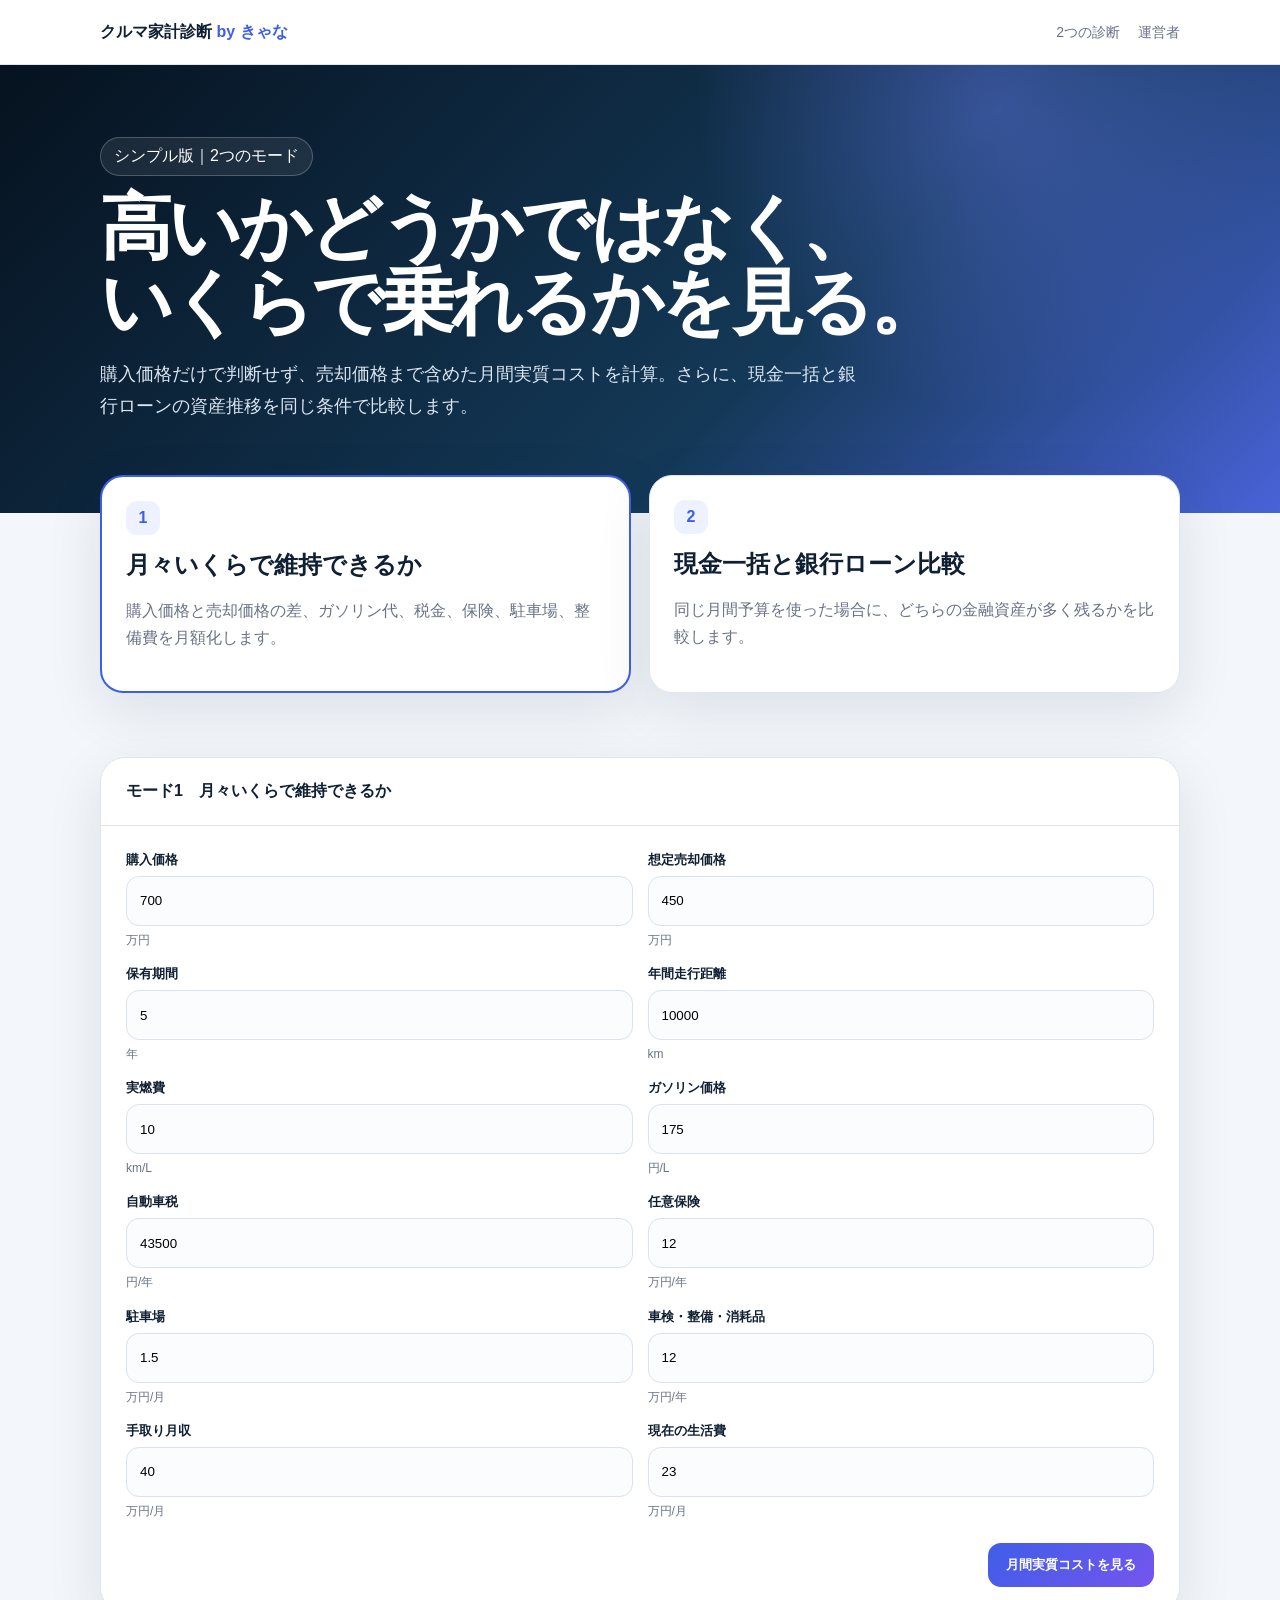
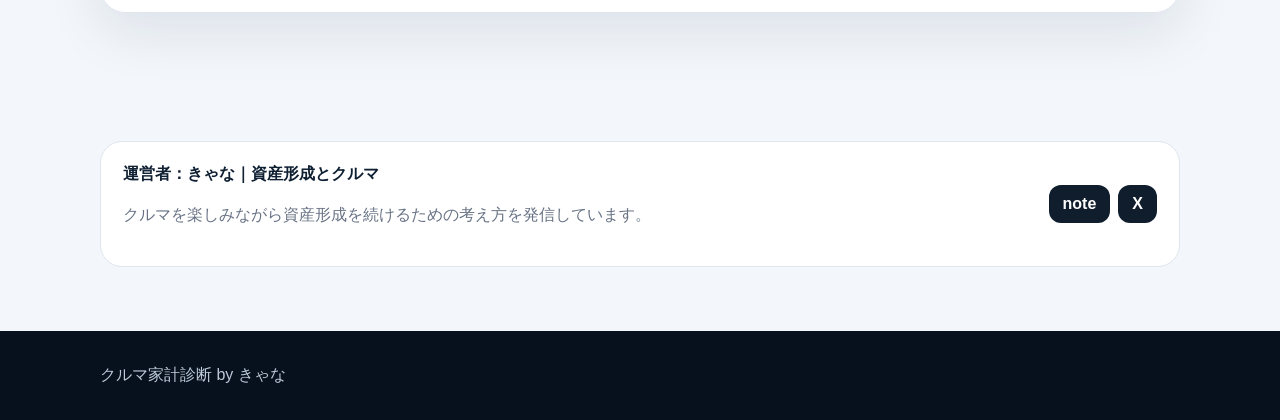
==== commit 6bfb159c: "Add files via upload" ====
--- a/index.html
+++ b/index.html
@@ -1,31 +1,17 @@
-<!doctype html><html lang="ja"><head><meta charset="utf-8"><meta name="viewport" content="width=device-width,initial-scale=1"><title>クルマ家計診断 Ver.4</title><meta name="description" content="車種選びと資産形成を一体で考えるクルマ家計診断。"><link rel="stylesheet" href="assets/css/style.css"></head>
-<body><header><div class="wrap head"><div class="brand">クルマ家計診断 <b>Ver.4</b></div><nav><a href="#diagnosis">診断</a><a href="#graph">資産グラフ</a><a href="#operator">運営者</a></nav></div></header>
-<div class="hero"><div class="wrap"><span class="pill">419車種を検索可能｜公式確認済みグレードから順次搭載</span><h1>欲しいクルマと、<br>将来の資産を同時に見る。</h1><p>車両データ、税金、維持費、現金一括・銀行ローン・残価設定ローンを同じ月次ロジックで比較します。未確認データを仮の正確値として表示しません。</p><button class="cta" onclick="diagnosis.scrollIntoView({behavior:'smooth'})">無料で診断する</button></div></div>
-<section id="diagnosis"><div class="wrap"><h2>クルマ家計診断</h2><p class="lead">車種名は419件登録済み。公式確認済みグレードは自動入力され、それ以外は手入力モードになります。</p>
-<div class="panel"><div class="panel-h"><b>STEP 1　車種・グレード</b></div><div class="panel-b"><div class="grid">
-<div class="field"><label>メーカー</label><select id="maker"></select></div><div class="field"><label>車種検索</label><input id="search" placeholder="RX、アルファード、911など"></div>
-<div class="field"><label>車種</label><select id="model"></select></div><div class="field"><label>グレード</label><select id="grade"></select></div>
-<div class="field"><label>初回登録年月</label><input id="reg" type="month" value="2026-01"></div><div class="field"><label>車両価格（万円）</label><input id="price" type="number"></div>
-<div class="field"><label>排気量（cc）</label><input id="cc" type="number"></div><div class="field"><label>WLTC燃費（km/L）</label><input id="fuel" type="number" step=".1"></div>
-<div class="field"><label>燃料区分</label><select id="type"><option value="gasoline">ガソリン</option><option value="diesel">ディーゼル</option><option value="hybrid">ハイブリッド</option><option value="phev">PHEV</option><option value="ev">EV</option><option value="kei">軽自動車</option></select></div>
-<div class="field"><label>自動車税（円/年）</label><input id="tax" type="number"></div><div class="field"><label>重課判定</label><input id="taxStatus" readonly></div><div class="field"><label>保有終了時の想定売却額（万円）</label><input id="resale" type="number" value="300"></div></div>
-<div class="vehicle"><div><img id="carImg" alt="オリジナル車両イラスト"></div><div><span class="badge" id="status">読み込み中</span><h3 id="vname">車種を選択</h3><div class="specs"><div class="spec"><span>車両価格</span><b id="spPrice">—</b></div><div class="spec"><span>燃費</span><b id="spFuel">—</b></div><div class="spec"><span>自動車税</span><b id="spTax">—</b></div><div class="spec"><span>経年重課</span><b id="spStatus">—</b></div></div><div class="source" id="source"></div><div class="notice">車両画像はメーカー写真の転載ではなく、本サイト用のオリジナルコンセプトイラストです。登録数値は出典確認済みのものだけを自動入力します。</div></div></div>
-<h3 style="margin-top:28px">STEP 2　家計・ローン条件</h3><div class="grid">
-<div class="field"><label>手取り月収</label><input id="income" type="number" value="40"></div><div class="field"><label>生活費（月）</label><input id="living" type="number" value="23"></div>
-<div class="field"><label>現在の金融資産（万円）</label><input id="assets" type="number" value="1000"></div><div class="field"><label>毎月の積立額（万円）</label><input id="monthlyInvest" type="number" value="10"></div>
-<div class="field"><label>頭金（万円）</label><input id="down" type="number" value="100"></div><div class="field"><label>保有予定期間（年）</label><input id="holdYears" type="number" value="5"></div>
-<div class="field"><label>年間走行距離（km）</label><input id="mileage" type="number" value="10000"></div><div class="field"><label>燃料単価（円/L）</label><input id="fuelPrice" type="number" value="175"></div>
-<div class="field"><label>年間保険料（万円）</label><input id="insurance" type="number" value="12"></div><div class="field"><label>月極駐車場（万円）</label><input id="parking" type="number" value="1.5"></div>
-<div class="field"><label>年間車検・整備費（万円）</label><input id="maintenance" type="number" value="12"></div><div class="field"><label>銀行ローン金利（%）</label><input id="bankRate" type="number" value="2" step=".1"></div>
-<div class="field"><label>銀行ローン期間（年）</label><input id="bankYears" type="number" value="10"></div><div class="field"><label>残クレ金利（%）</label><input id="resRate" type="number" value="4.9" step=".1"></div>
-<div class="field"><label>残価率（%）</label><input id="resPct" type="number" value="45"></div><div class="field"><label>想定投資利回り（%）</label><input id="returnRate" type="number" value="7" step=".1"></div>
-<div class="field"><label>比較期間（年）</label><input id="compareYears" type="number" value="10"></div></div>
-<div class="actions"><button id="taxBtn" class="secondary">自動車税を再計算</button><button id="run" class="primary">診断結果を見る</button></div></div></div>
-<div class="result" id="result"><div class="summary"><small>比較期間終了時に最も金融資産が残る方法</small><h3 id="best">—</h3><p id="reason"></p></div>
-<div class="cards"><div class="card"><span>銀行ローン月額</span><b id="bankMonthly">—</b></div><div class="card"><span>残クレ月額</span><b id="resMonthly">—</b></div><div class="card"><span>月間維持費</span><b id="monthlyCost">—</b></div><div class="card"><span>銀行ローン時の月間余力</span><b id="freeCash">—</b></div></div>
-<div class="methods"><div class="method" id="cashM"><span>現金一括</span><strong id="cashFinal">—</strong></div><div class="method" id="bankM"><span>銀行ローン</span><strong id="bankFinal">—</strong></div><div class="method" id="resM"><span>残価設定ローン</span><strong id="resFinal">—</strong></div></div>
-<div class="chart-card" id="graph"><h3>金融資産の推移</h3><canvas id="chart" width="1000" height="360"></canvas><p class="mini">購入時支出、毎月積立、運用益、返済、維持費、売却時の残債・残価精算を月次計算しています。</p></div>
-<div class="formula"><b>計算ロジック</b><p>銀行ローンは元利均等返済、残価設定は最終回残価を据え置くバルーン返済として計算。売却時に、銀行ローンはその時点の残債、残価設定は据置残価を売却額から差し引きます。したがって残価設定だけが売却額を二重に得ることはありません。</p></div></div>
-</div></section>
-<section id="operator"><div class="wrap"><div class="operator"><div><b>運営者：きゃな｜資産形成とクルマ</b><p class="lead">クルマを楽しみながら資産形成を続けるための考え方を発信しています。</p></div><div class="social"><a href="https://note.com/kanash1226" target="_blank">note</a><a href="https://x.com/Kyana_ZZ" target="_blank">X</a></div></div></div></section>
-<footer><div class="wrap">クルマ家計診断 Ver.4　｜　<a href="privacy.html">プライバシー</a>　<a href="contact.html">お問い合わせ</a></div></footer><script src="assets/js/app.js"></script></body></html>+<!doctype html><html lang="ja"><head><meta charset="utf-8"><meta name="viewport" content="width=device-width,initial-scale=1"><title>クルマ家計診断</title><style>
+:root{--bg:#f3f6fa;--card:#fff;--ink:#102033;--muted:#687385;--line:#dfe6ef;--blue:#3f5ee8;--violet:#7555ed;--navy:#071827;--green:#16825d;--red:#c73b43;--shadow:0 18px 55px rgba(23,47,76,.10)}*{box-sizing:border-box}html{scroll-behavior:smooth}body{margin:0;background:var(--bg);color:var(--ink);font-family:-apple-system,BlinkMacSystemFont,"Segoe UI","Noto Sans JP",sans-serif}.wrap{max-width:1120px;margin:auto;padding:0 20px}header{position:sticky;top:0;z-index:10;background:#ffffffed;border-bottom:1px solid var(--line);backdrop-filter:blur(14px)}.head{height:64px;display:flex;align-items:center;justify-content:space-between}.brand{font-weight:900}.brand b{color:var(--blue)}nav a{color:var(--muted);text-decoration:none;margin-left:18px;font-size:14px}.hero{padding:72px 0;color:#fff;background:radial-gradient(circle at 78% 10%,#6e7eff66,transparent 28%),linear-gradient(135deg,#06121f,#143958 62%,#4963d8)}.hero h1{font-size:clamp(40px,7vw,72px);line-height:1.04;letter-spacing:-.05em;margin:14px 0}.hero p{max-width:760px;line-height:1.8;color:#dce6f2;font-size:18px}.pill{display:inline-block;padding:8px 13px;border:1px solid #ffffff38;background:#ffffff14;border-radius:999px}.mode-grid{display:grid;grid-template-columns:1fr 1fr;gap:18px;margin-top:-38px;position:relative}.mode-card{background:#fff;border:1px solid var(--line);border-radius:23px;padding:24px;box-shadow:var(--shadow);cursor:pointer}.mode-card.active{border:2px solid var(--blue)}.mode-no{display:inline-grid;place-items:center;width:34px;height:34px;border-radius:11px;background:#eef1ff;color:var(--blue);font-weight:900}.mode-card h3{font-size:24px;margin:14px 0 8px}.mode-card p,.lead{color:var(--muted);line-height:1.7}section{padding:64px 0}.panel{display:none;background:#fff;border:1px solid var(--line);border-radius:25px;overflow:hidden;box-shadow:var(--shadow)}.panel.active{display:block}.panel-head{padding:23px 25px;border-bottom:1px solid var(--line)}.panel-body{padding:25px}.grid{display:grid;grid-template-columns:1fr 1fr;gap:15px}.field label{display:block;font-size:13px;font-weight:800;margin-bottom:7px}.field input{width:100%;height:50px;border:1px solid #d9e2ed;border-radius:13px;background:#fbfcfe;padding:0 13px}.unit,.hint{font-size:12px;color:var(--muted);margin-top:5px;line-height:1.6}.actions{display:flex;justify-content:flex-end;gap:10px;margin-top:22px}.primary,.secondary{padding:13px 18px;border-radius:13px;font-weight:900;cursor:pointer}.primary{border:0;background:linear-gradient(135deg,var(--blue),var(--violet));color:#fff}.secondary{border:1px solid var(--line);background:#fff}.result{display:none;margin-top:20px}.result.show{display:block}.summary{padding:24px;border-radius:22px;background:linear-gradient(135deg,#071827,#214970 65%,#5066df);color:#fff}.summary h3{font-size:36px;margin:6px 0}.summary p{margin:0;color:#dce6f2;line-height:1.7}.cards{display:grid;grid-template-columns:repeat(4,1fr);gap:12px;margin-top:12px}.card,.box,.chart-card{background:#fff;border:1px solid var(--line);border-radius:18px;padding:18px}.card span{font-size:12px;color:var(--muted)}.card b{display:block;font-size:23px;margin-top:6px}.breakdown,.compare{display:grid;grid-template-columns:1fr 1fr;gap:14px;margin-top:14px}.row{display:flex;justify-content:space-between;gap:18px;padding:10px 0;border-bottom:1px solid #edf1f5}.row:last-child{border:0}.row span{color:var(--muted)}.status-good{color:var(--green)}.status-bad{color:var(--red)}.formula{margin-top:14px;padding:18px;border-radius:18px;background:#f8fafc;border:1px solid var(--line);line-height:1.8}.warn{display:none;margin-top:12px;padding:12px 14px;border-radius:12px;background:#fff4e5;color:#8a5707}.warn.show{display:block}.chart-card{margin-top:14px}canvas{display:block;width:100%;height:350px}.legend{display:flex;gap:16px;font-size:13px;color:var(--muted)}.legend i{display:inline-block;width:14px;height:3px;margin-right:6px;vertical-align:middle}.operator{display:flex;justify-content:space-between;align-items:center;background:#fff;border:1px solid var(--line);border-radius:22px;padding:22px}.social a{display:inline-block;text-decoration:none;background:#101d2c;color:#fff;padding:10px 14px;border-radius:12px;font-weight:800;margin-left:8px}footer{padding:34px 0;background:#07111e;color:#bcc9d8}@media(max-width:820px){.cards{grid-template-columns:1fr 1fr}.breakdown,.compare{grid-template-columns:1fr}nav{display:none}}@media(max-width:600px){.mode-grid,.grid,.cards{grid-template-columns:1fr}.mode-grid{margin-top:-20px}.actions{display:grid}.operator{display:block}.social a{margin:8px 8px 0 0}}
+</style></head><body><header><div class="wrap head"><div class="brand">クルマ家計診断 <b>by きゃな</b></div><nav><a href="#modes">2つの診断</a><a href="#operator">運営者</a></nav></div></header><div class="hero"><div class="wrap"><span class="pill">シンプル版｜2つのモード</span><h1>高いかどうかではなく、<br>いくらで乗れるかを見る。</h1><p>購入価格だけで判断せず、売却価格まで含めた月間実質コストを計算。さらに、現金一括と銀行ローンの資産推移を同じ条件で比較します。</p></div></div>
+<div class="wrap" id="modes"><div class="mode-grid"><div class="mode-card active" data-mode="cost"><span class="mode-no">1</span><h3>月々いくらで維持できるか</h3><p>購入価格と売却価格の差、ガソリン代、税金、保険、駐車場、整備費を月額化します。</p></div><div class="mode-card" data-mode="finance"><span class="mode-no">2</span><h3>現金一括と銀行ローン比較</h3><p>同じ月間予算を使った場合に、どちらの金融資産が多く残るかを比較します。</p></div></div></div>
+<section><div class="wrap"><div class="panel active" id="costPanel"><div class="panel-head"><b>モード1　月々いくらで維持できるか</b></div><div class="panel-body"><div class="grid">
+<div class="field"><label>購入価格</label><input id="cPrice" type="number" value="700"><div class="unit">万円</div></div><div class="field"><label>想定売却価格</label><input id="cSale" type="number" value="450"><div class="unit">万円</div></div><div class="field"><label>保有期間</label><input id="cYears" type="number" value="5"><div class="unit">年</div></div><div class="field"><label>年間走行距離</label><input id="cDistance" type="number" value="10000"><div class="unit">km</div></div><div class="field"><label>実燃費</label><input id="cFuelEff" type="number" value="10" step=".1"><div class="unit">km/L</div></div><div class="field"><label>ガソリン価格</label><input id="cFuelPrice" type="number" value="175"><div class="unit">円/L</div></div><div class="field"><label>自動車税</label><input id="cTax" type="number" value="43500"><div class="unit">円/年</div></div><div class="field"><label>任意保険</label><input id="cInsurance" type="number" value="12"><div class="unit">万円/年</div></div><div class="field"><label>駐車場</label><input id="cParking" type="number" value="1.5" step=".1"><div class="unit">万円/月</div></div><div class="field"><label>車検・整備・消耗品</label><input id="cMaintenance" type="number" value="12"><div class="unit">万円/年</div></div><div class="field"><label>手取り月収</label><input id="cIncome" type="number" value="40"><div class="unit">万円/月</div></div><div class="field"><label>現在の生活費</label><input id="cLiving" type="number" value="23"><div class="unit">万円/月</div></div></div><div class="actions"><button class="primary" id="costRun">月間実質コストを見る</button></div></div></div>
+<div class="result" id="costResult"><div class="summary"><small>この車の月間実質コスト</small><h3 id="cTotal">—</h3><p id="cMessage">—</p></div><div class="cards"><div class="card"><span>値落ち分の月額</span><b id="cDep">—</b></div><div class="card"><span>維持費の月額</span><b id="cRunning">—</b></div><div class="card"><span>購入後の家計余力</span><b id="cRemaining">—</b></div><div class="card"><span>保有期間の実質総額</span><b id="cLifetime">—</b></div></div><div class="breakdown"><div class="box"><h3>月間コストの内訳</h3><div class="row"><span>購入価格－売却価格</span><strong id="bDep">—</strong></div><div class="row"><span>ガソリン代</span><strong id="bFuel">—</strong></div><div class="row"><span>自動車税</span><strong id="bTax">—</strong></div><div class="row"><span>任意保険</span><strong id="bInsurance">—</strong></div><div class="row"><span>駐車場</span><strong id="bParking">—</strong></div><div class="row"><span>車検・整備・消耗品</span><strong id="bMaintenance">—</strong></div></div><div class="box"><h3>計算の考え方</h3><p class="lead">購入価格ではなく、売却価格を差し引いた実質的な値落ちを保有月数で割ります。リセールが高い車は、購入価格が高くても月間コストが低くなる場合があります。</p><div class="formula">月間実質コスト ＝（購入価格－売却価格）÷保有月数 ＋ ガソリン代 ＋ 税金 ＋ 保険 ＋ 駐車場 ＋ 整備費</div></div></div></div>
+<div class="panel" id="financePanel"><div class="panel-head"><b>モード2　現金一括と銀行ローンの資産比較</b></div><div class="panel-body"><p class="hint">銀行ローンの月額返済と同じ金額を毎月の車予算とします。現金一括ではその予算を投資し、銀行ローンでは返済に使います。返済終了後は銀行ローン側も同額を投資します。</p><div class="grid"><div class="field"><label>車両価格</label><input id="fPrice" type="number" value="700"><div class="unit">万円</div></div><div class="field"><label>頭金</label><input id="fDown" type="number" value="100"><div class="unit">万円</div></div><div class="field"><label>借入額</label><input id="fLoan" type="number" value="600"><div class="unit">万円</div></div><div class="field"><label>銀行ローン金利</label><input id="fRate" type="number" value="2" step=".1"><div class="unit">%/年</div></div><div class="field"><label>返済期間</label><input id="fYears" type="number" value="10"><div class="unit">年</div></div><div class="field"><label>現在の金融資産</label><input id="fAssets" type="number" value="3000"><div class="unit">万円</div></div><div class="field"><label>想定投資利回り</label><input id="fReturn" type="number" value="7" step=".1"><div class="unit">%/年</div></div><div class="field"><label>比較期間</label><input id="fCompare" type="number" value="10"><div class="unit">年</div></div></div><div class="warn" id="financeWarn"></div><div class="actions"><button class="secondary" id="autoLoan">借入額を自動計算</button><button class="primary" id="financeRun">資産推移を比較する</button></div></div></div>
+<div class="result" id="financeResult"><div class="summary"><small>比較期間終了時に金融資産が多く残る方法</small><h3 id="fBest">—</h3><p id="fReason">—</p></div><div class="cards"><div class="card"><span>銀行ローン月額</span><b id="fMonthly">—</b></div><div class="card"><span>ローン総利息</span><b id="fInterest">—</b></div><div class="card"><span>現金一括の最終資産</span><b id="fCashFinal">—</b></div><div class="card"><span>銀行ローンの最終資産</span><b id="fLoanFinal">—</b></div></div><div class="chart-card"><h3>金融資産の推移</h3><canvas id="financeChart" width="1000" height="350"></canvas><div class="legend"><span><i style="background:#1f77b4"></i>現金一括</span><span><i style="background:#e67e22"></i>銀行ローン</span></div></div><div class="compare"><div class="box"><h3>現金一括</h3><p class="lead">購入時に車両価格を全額支払い、その後は銀行ローン月額と同額を毎月投資します。</p></div><div class="box"><h3>銀行ローン</h3><p class="lead">購入時は頭金のみ支払い、返済期間中は月間予算をローン返済に使用。完済後は同額を投資します。</p></div></div><div class="formula">このモードでは維持費や売却額を含めず、購入方法だけによる金融資産の差を比較します。</div></div></div></section>
+<section id="operator"><div class="wrap"><div class="operator"><div><b>運営者：きゃな｜資産形成とクルマ</b><p class="lead">クルマを楽しみながら資産形成を続けるための考え方を発信しています。</p></div><div class="social"><a href="https://note.com/kanash1226" target="_blank">note</a><a href="https://x.com/Kyana_ZZ" target="_blank">X</a></div></div></div></section><footer><div class="wrap">クルマ家計診断 by きゃな</div></footer>
+<script>
+const $=id=>document.getElementById(id),man=v=>(Math.round(v*100)/100).toLocaleString('ja-JP',{maximumFractionDigits:2})+'万円';document.querySelectorAll('.mode-card').forEach(c=>c.onclick=()=>{document.querySelectorAll('.mode-card').forEach(x=>x.classList.remove('active'));c.classList.add('active');let m=c.dataset.mode;$('costPanel').classList.toggle('active',m==='cost');$('financePanel').classList.toggle('active',m==='finance');$('costResult').classList.remove('show');$('financeResult').classList.remove('show')});
+$('costRun').onclick=()=>{let p=+$('cPrice').value||0,s=+$('cSale').value||0,y=Math.max(1,+$('cYears').value||1),d=+$('cDistance').value||0,e=+$('cFuelEff').value||0,fp=+$('cFuelPrice').value||0,t=+$('cTax').value||0,i=+$('cInsurance').value||0,pk=+$('cParking').value||0,m=+$('cMaintenance').value||0,inc=+$('cIncome').value||0,liv=+$('cLiving').value||0;let dep=Math.max(0,p-s)/(y*12),fuel=e?d/e*fp/10000/12:0,tax=t/10000/12,ins=i/12,maint=m/12,run=fuel+tax+ins+pk+maint,total=dep+run,remain=inc-liv-total; $('cTotal').textContent=man(total)+'/月';$('cDep').textContent=man(dep);$('cRunning').textContent=man(run);$('cRemaining').textContent=man(remain);$('cLifetime').textContent=man(total*y*12);$('bDep').textContent=man(dep);$('bFuel').textContent=man(fuel);$('bTax').textContent=man(tax);$('bInsurance').textContent=man(ins);$('bParking').textContent=man(pk);$('bMaintenance').textContent=man(maint);$('cMessage').textContent=remain>=0?`生活費と車の実質コストを支払ったあとに毎月${man(remain)}残ります。`:`この条件では毎月${man(Math.abs(remain))}不足します。`;$('cRemaining').className=remain>=0?'status-good':'status-bad';$('costResult').classList.add('show');$('costResult').scrollIntoView({behavior:'smooth'})};
+function pay(P,a,n){let r=a/1200;return P<=0?0:r?P*r/(1-Math.pow(1+r,-n)):P/n}function sim(){let p=+$('fPrice').value||0,d=+$('fDown').value||0,l=+$('fLoan').value||0,rate=+$('fRate').value||0,term=Math.max(1,Math.round((+$('fYears').value||1)*12)),assets=+$('fAssets').value||0,ret=+$('fReturn').value||0,months=Math.max(1,Math.round((+$('fCompare').value||1)*12)),w=$('financeWarn');if(Math.abs(d+l-p)>.01){w.textContent=`頭金${d}万円＋借入額${l}万円が車両価格${p}万円と一致していません。`;w.classList.add('show');return null}w.classList.remove('show');let monthly=pay(l,rate,term),mr=Math.pow(1+ret/100,1/12)-1,cash=assets-p,bank=assets-d,cs=[cash],bs=[bank];for(let m=1;m<=months;m++){cash*=1+mr;bank*=1+mr;cash+=monthly;if(m<=term)bank-=monthly;else bank+=monthly;cs.push(cash);bs.push(bank)}return{monthly,cash,bank,cs,bs,interest:monthly*term-l}}
+$('autoLoan').onclick=()=>{$('fLoan').value=Math.max(0,(+$('fPrice').value||0)-(+$('fDown').value||0));$('financeWarn').classList.remove('show')};function chart(cash,bank){let c=$('financeChart'),x=c.getContext('2d'),w=c.width,h=c.height,p={l:65,r:20,t:20,b:40},all=[...cash,...bank],mn=Math.min(...all),mx=Math.max(...all),sp=Math.max(1,mx-mn);x.clearRect(0,0,w,h);x.font='12px sans-serif';for(let i=0;i<=5;i++){let y=p.t+(h-p.t-p.b)*i/5;x.strokeStyle='#dfe5ee';x.beginPath();x.moveTo(p.l,y);x.lineTo(w-p.r,y);x.stroke();x.fillStyle='#687385';x.fillText(Math.round(mx-sp*i/5).toLocaleString()+'万',3,y+4)}[[cash,'#1f77b4'],[bank,'#e67e22']].forEach(([a,col])=>{x.strokeStyle=col;x.lineWidth=3;x.beginPath();a.forEach((v,i)=>{let xx=p.l+(w-p.l-p.r)*i/(a.length-1),yy=p.t+(mx-v)/sp*(h-p.t-p.b);i?x.lineTo(xx,yy):x.moveTo(xx,yy)});x.stroke()})}
+$('financeRun').onclick=()=>{let r=sim();if(!r)return;$('fMonthly').textContent=man(r.monthly);$('fInterest').textContent=man(r.interest);$('fCashFinal').textContent=man(r.cash);$('fLoanFinal').textContent=man(r.bank);let diff=r.bank-r.cash,b=diff>0?'銀行ローン':diff<0?'現金一括':'同額';$('fBest').textContent=b;$('fReason').textContent=diff===0?'この条件では最終資産は同額です。':`${b}の方が比較期間終了時に${man(Math.abs(diff))}多く残ります。`;chart(r.cs,r.bs);$('financeResult').classList.add('show');$('financeResult').scrollIntoView({behavior:'smooth'})};
+</script></body></html>
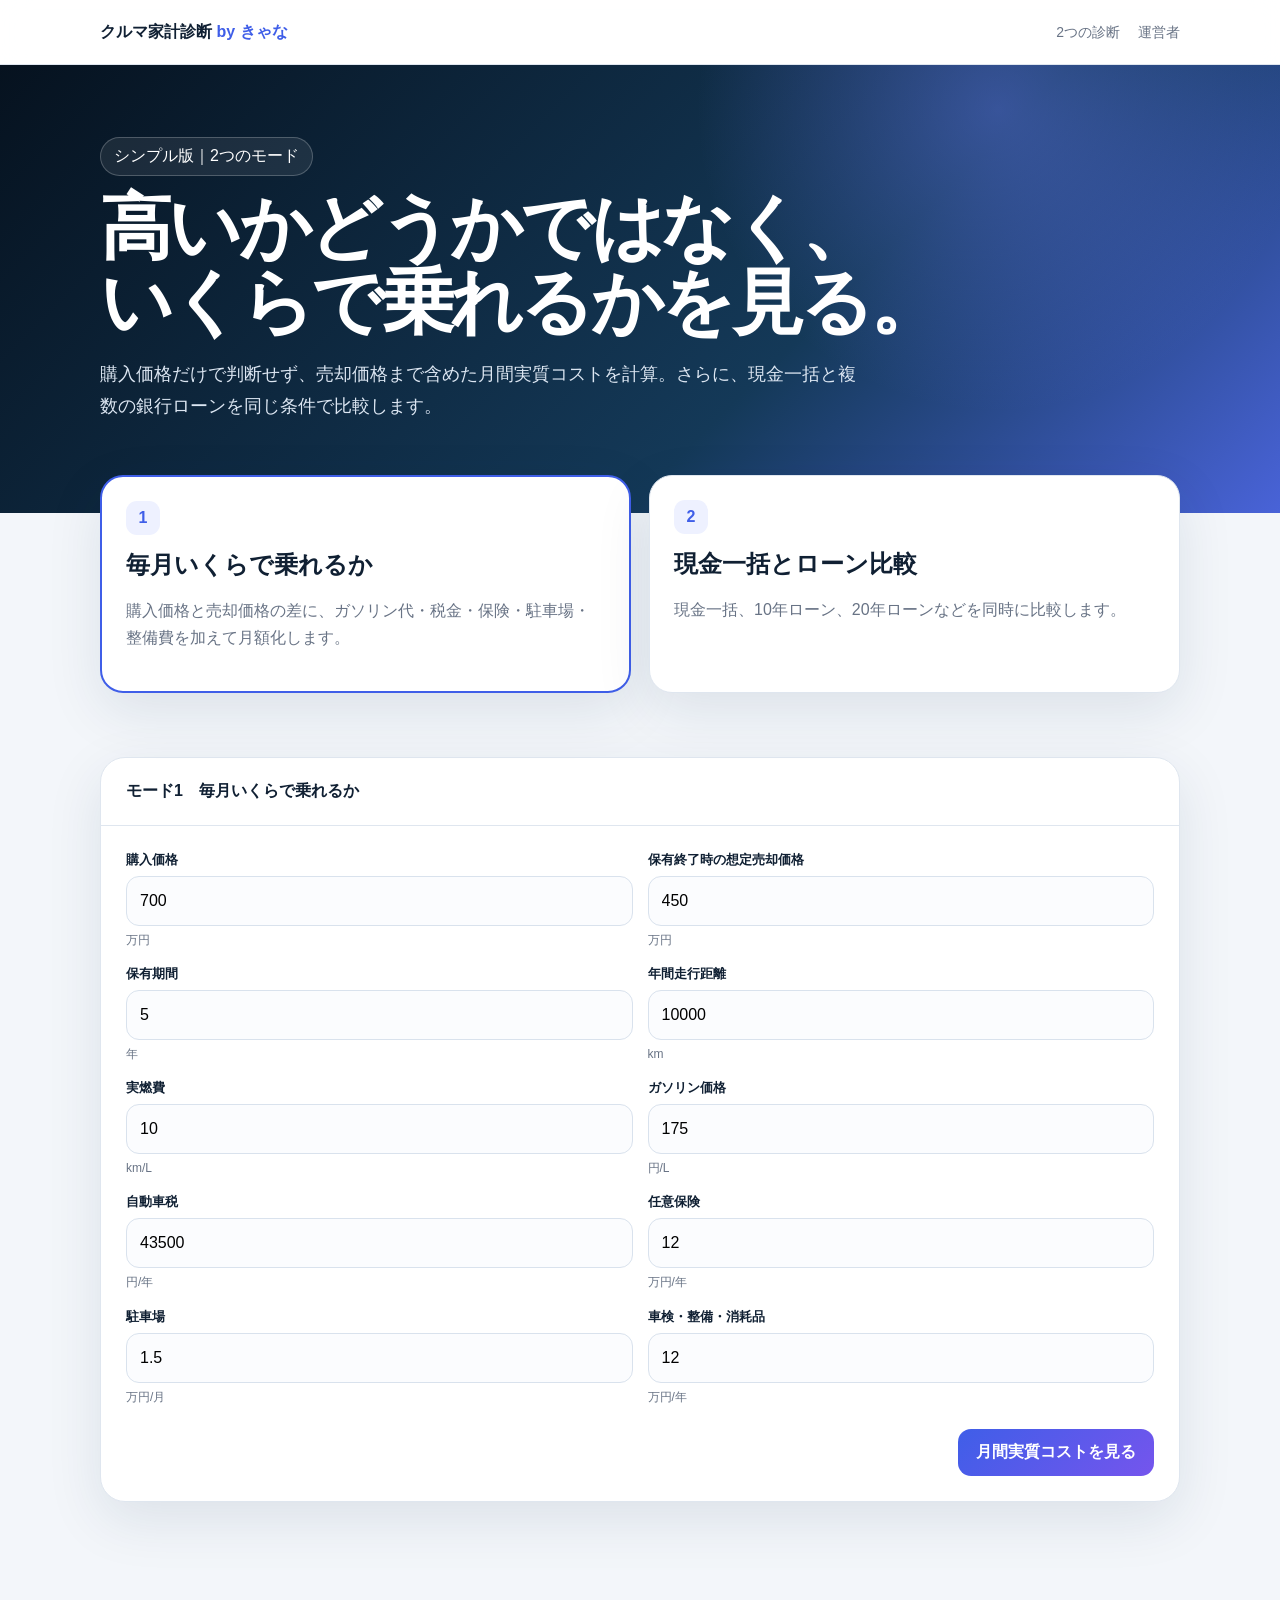
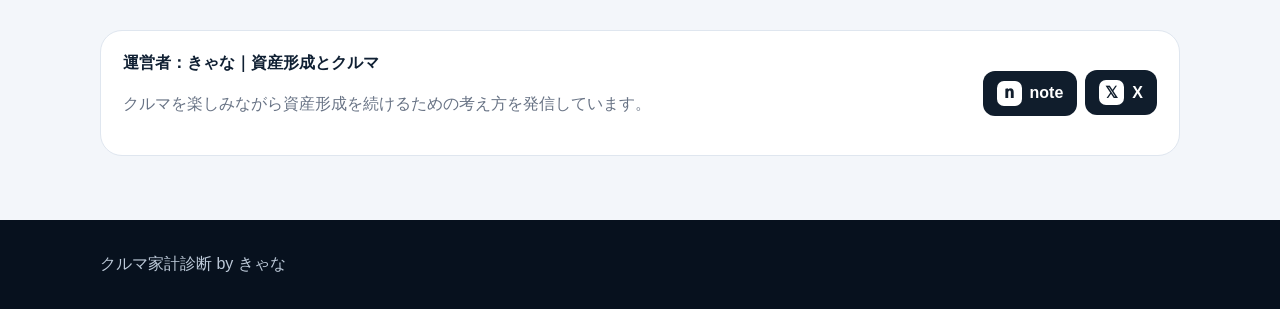
==== commit 7d318808: "Add files via upload" ====
--- a/index.html
+++ b/index.html
@@ -1,17 +1,25 @@
-<!doctype html><html lang="ja"><head><meta charset="utf-8"><meta name="viewport" content="width=device-width,initial-scale=1"><title>クルマ家計診断</title><style>
-:root{--bg:#f3f6fa;--card:#fff;--ink:#102033;--muted:#687385;--line:#dfe6ef;--blue:#3f5ee8;--violet:#7555ed;--navy:#071827;--green:#16825d;--red:#c73b43;--shadow:0 18px 55px rgba(23,47,76,.10)}*{box-sizing:border-box}html{scroll-behavior:smooth}body{margin:0;background:var(--bg);color:var(--ink);font-family:-apple-system,BlinkMacSystemFont,"Segoe UI","Noto Sans JP",sans-serif}.wrap{max-width:1120px;margin:auto;padding:0 20px}header{position:sticky;top:0;z-index:10;background:#ffffffed;border-bottom:1px solid var(--line);backdrop-filter:blur(14px)}.head{height:64px;display:flex;align-items:center;justify-content:space-between}.brand{font-weight:900}.brand b{color:var(--blue)}nav a{color:var(--muted);text-decoration:none;margin-left:18px;font-size:14px}.hero{padding:72px 0;color:#fff;background:radial-gradient(circle at 78% 10%,#6e7eff66,transparent 28%),linear-gradient(135deg,#06121f,#143958 62%,#4963d8)}.hero h1{font-size:clamp(40px,7vw,72px);line-height:1.04;letter-spacing:-.05em;margin:14px 0}.hero p{max-width:760px;line-height:1.8;color:#dce6f2;font-size:18px}.pill{display:inline-block;padding:8px 13px;border:1px solid #ffffff38;background:#ffffff14;border-radius:999px}.mode-grid{display:grid;grid-template-columns:1fr 1fr;gap:18px;margin-top:-38px;position:relative}.mode-card{background:#fff;border:1px solid var(--line);border-radius:23px;padding:24px;box-shadow:var(--shadow);cursor:pointer}.mode-card.active{border:2px solid var(--blue)}.mode-no{display:inline-grid;place-items:center;width:34px;height:34px;border-radius:11px;background:#eef1ff;color:var(--blue);font-weight:900}.mode-card h3{font-size:24px;margin:14px 0 8px}.mode-card p,.lead{color:var(--muted);line-height:1.7}section{padding:64px 0}.panel{display:none;background:#fff;border:1px solid var(--line);border-radius:25px;overflow:hidden;box-shadow:var(--shadow)}.panel.active{display:block}.panel-head{padding:23px 25px;border-bottom:1px solid var(--line)}.panel-body{padding:25px}.grid{display:grid;grid-template-columns:1fr 1fr;gap:15px}.field label{display:block;font-size:13px;font-weight:800;margin-bottom:7px}.field input{width:100%;height:50px;border:1px solid #d9e2ed;border-radius:13px;background:#fbfcfe;padding:0 13px}.unit,.hint{font-size:12px;color:var(--muted);margin-top:5px;line-height:1.6}.actions{display:flex;justify-content:flex-end;gap:10px;margin-top:22px}.primary,.secondary{padding:13px 18px;border-radius:13px;font-weight:900;cursor:pointer}.primary{border:0;background:linear-gradient(135deg,var(--blue),var(--violet));color:#fff}.secondary{border:1px solid var(--line);background:#fff}.result{display:none;margin-top:20px}.result.show{display:block}.summary{padding:24px;border-radius:22px;background:linear-gradient(135deg,#071827,#214970 65%,#5066df);color:#fff}.summary h3{font-size:36px;margin:6px 0}.summary p{margin:0;color:#dce6f2;line-height:1.7}.cards{display:grid;grid-template-columns:repeat(4,1fr);gap:12px;margin-top:12px}.card,.box,.chart-card{background:#fff;border:1px solid var(--line);border-radius:18px;padding:18px}.card span{font-size:12px;color:var(--muted)}.card b{display:block;font-size:23px;margin-top:6px}.breakdown,.compare{display:grid;grid-template-columns:1fr 1fr;gap:14px;margin-top:14px}.row{display:flex;justify-content:space-between;gap:18px;padding:10px 0;border-bottom:1px solid #edf1f5}.row:last-child{border:0}.row span{color:var(--muted)}.status-good{color:var(--green)}.status-bad{color:var(--red)}.formula{margin-top:14px;padding:18px;border-radius:18px;background:#f8fafc;border:1px solid var(--line);line-height:1.8}.warn{display:none;margin-top:12px;padding:12px 14px;border-radius:12px;background:#fff4e5;color:#8a5707}.warn.show{display:block}.chart-card{margin-top:14px}canvas{display:block;width:100%;height:350px}.legend{display:flex;gap:16px;font-size:13px;color:var(--muted)}.legend i{display:inline-block;width:14px;height:3px;margin-right:6px;vertical-align:middle}.operator{display:flex;justify-content:space-between;align-items:center;background:#fff;border:1px solid var(--line);border-radius:22px;padding:22px}.social a{display:inline-block;text-decoration:none;background:#101d2c;color:#fff;padding:10px 14px;border-radius:12px;font-weight:800;margin-left:8px}footer{padding:34px 0;background:#07111e;color:#bcc9d8}@media(max-width:820px){.cards{grid-template-columns:1fr 1fr}.breakdown,.compare{grid-template-columns:1fr}nav{display:none}}@media(max-width:600px){.mode-grid,.grid,.cards{grid-template-columns:1fr}.mode-grid{margin-top:-20px}.actions{display:grid}.operator{display:block}.social a{margin:8px 8px 0 0}}
-</style></head><body><header><div class="wrap head"><div class="brand">クルマ家計診断 <b>by きゃな</b></div><nav><a href="#modes">2つの診断</a><a href="#operator">運営者</a></nav></div></header><div class="hero"><div class="wrap"><span class="pill">シンプル版｜2つのモード</span><h1>高いかどうかではなく、<br>いくらで乗れるかを見る。</h1><p>購入価格だけで判断せず、売却価格まで含めた月間実質コストを計算。さらに、現金一括と銀行ローンの資産推移を同じ条件で比較します。</p></div></div>
-<div class="wrap" id="modes"><div class="mode-grid"><div class="mode-card active" data-mode="cost"><span class="mode-no">1</span><h3>月々いくらで維持できるか</h3><p>購入価格と売却価格の差、ガソリン代、税金、保険、駐車場、整備費を月額化します。</p></div><div class="mode-card" data-mode="finance"><span class="mode-no">2</span><h3>現金一括と銀行ローン比較</h3><p>同じ月間予算を使った場合に、どちらの金融資産が多く残るかを比較します。</p></div></div></div>
-<section><div class="wrap"><div class="panel active" id="costPanel"><div class="panel-head"><b>モード1　月々いくらで維持できるか</b></div><div class="panel-body"><div class="grid">
-<div class="field"><label>購入価格</label><input id="cPrice" type="number" value="700"><div class="unit">万円</div></div><div class="field"><label>想定売却価格</label><input id="cSale" type="number" value="450"><div class="unit">万円</div></div><div class="field"><label>保有期間</label><input id="cYears" type="number" value="5"><div class="unit">年</div></div><div class="field"><label>年間走行距離</label><input id="cDistance" type="number" value="10000"><div class="unit">km</div></div><div class="field"><label>実燃費</label><input id="cFuelEff" type="number" value="10" step=".1"><div class="unit">km/L</div></div><div class="field"><label>ガソリン価格</label><input id="cFuelPrice" type="number" value="175"><div class="unit">円/L</div></div><div class="field"><label>自動車税</label><input id="cTax" type="number" value="43500"><div class="unit">円/年</div></div><div class="field"><label>任意保険</label><input id="cInsurance" type="number" value="12"><div class="unit">万円/年</div></div><div class="field"><label>駐車場</label><input id="cParking" type="number" value="1.5" step=".1"><div class="unit">万円/月</div></div><div class="field"><label>車検・整備・消耗品</label><input id="cMaintenance" type="number" value="12"><div class="unit">万円/年</div></div><div class="field"><label>手取り月収</label><input id="cIncome" type="number" value="40"><div class="unit">万円/月</div></div><div class="field"><label>現在の生活費</label><input id="cLiving" type="number" value="23"><div class="unit">万円/月</div></div></div><div class="actions"><button class="primary" id="costRun">月間実質コストを見る</button></div></div></div>
-<div class="result" id="costResult"><div class="summary"><small>この車の月間実質コスト</small><h3 id="cTotal">—</h3><p id="cMessage">—</p></div><div class="cards"><div class="card"><span>値落ち分の月額</span><b id="cDep">—</b></div><div class="card"><span>維持費の月額</span><b id="cRunning">—</b></div><div class="card"><span>購入後の家計余力</span><b id="cRemaining">—</b></div><div class="card"><span>保有期間の実質総額</span><b id="cLifetime">—</b></div></div><div class="breakdown"><div class="box"><h3>月間コストの内訳</h3><div class="row"><span>購入価格－売却価格</span><strong id="bDep">—</strong></div><div class="row"><span>ガソリン代</span><strong id="bFuel">—</strong></div><div class="row"><span>自動車税</span><strong id="bTax">—</strong></div><div class="row"><span>任意保険</span><strong id="bInsurance">—</strong></div><div class="row"><span>駐車場</span><strong id="bParking">—</strong></div><div class="row"><span>車検・整備・消耗品</span><strong id="bMaintenance">—</strong></div></div><div class="box"><h3>計算の考え方</h3><p class="lead">購入価格ではなく、売却価格を差し引いた実質的な値落ちを保有月数で割ります。リセールが高い車は、購入価格が高くても月間コストが低くなる場合があります。</p><div class="formula">月間実質コスト ＝（購入価格－売却価格）÷保有月数 ＋ ガソリン代 ＋ 税金 ＋ 保険 ＋ 駐車場 ＋ 整備費</div></div></div></div>
-<div class="panel" id="financePanel"><div class="panel-head"><b>モード2　現金一括と銀行ローンの資産比較</b></div><div class="panel-body"><p class="hint">銀行ローンの月額返済と同じ金額を毎月の車予算とします。現金一括ではその予算を投資し、銀行ローンでは返済に使います。返済終了後は銀行ローン側も同額を投資します。</p><div class="grid"><div class="field"><label>車両価格</label><input id="fPrice" type="number" value="700"><div class="unit">万円</div></div><div class="field"><label>頭金</label><input id="fDown" type="number" value="100"><div class="unit">万円</div></div><div class="field"><label>借入額</label><input id="fLoan" type="number" value="600"><div class="unit">万円</div></div><div class="field"><label>銀行ローン金利</label><input id="fRate" type="number" value="2" step=".1"><div class="unit">%/年</div></div><div class="field"><label>返済期間</label><input id="fYears" type="number" value="10"><div class="unit">年</div></div><div class="field"><label>現在の金融資産</label><input id="fAssets" type="number" value="3000"><div class="unit">万円</div></div><div class="field"><label>想定投資利回り</label><input id="fReturn" type="number" value="7" step=".1"><div class="unit">%/年</div></div><div class="field"><label>比較期間</label><input id="fCompare" type="number" value="10"><div class="unit">年</div></div></div><div class="warn" id="financeWarn"></div><div class="actions"><button class="secondary" id="autoLoan">借入額を自動計算</button><button class="primary" id="financeRun">資産推移を比較する</button></div></div></div>
-<div class="result" id="financeResult"><div class="summary"><small>比較期間終了時に金融資産が多く残る方法</small><h3 id="fBest">—</h3><p id="fReason">—</p></div><div class="cards"><div class="card"><span>銀行ローン月額</span><b id="fMonthly">—</b></div><div class="card"><span>ローン総利息</span><b id="fInterest">—</b></div><div class="card"><span>現金一括の最終資産</span><b id="fCashFinal">—</b></div><div class="card"><span>銀行ローンの最終資産</span><b id="fLoanFinal">—</b></div></div><div class="chart-card"><h3>金融資産の推移</h3><canvas id="financeChart" width="1000" height="350"></canvas><div class="legend"><span><i style="background:#1f77b4"></i>現金一括</span><span><i style="background:#e67e22"></i>銀行ローン</span></div></div><div class="compare"><div class="box"><h3>現金一括</h3><p class="lead">購入時に車両価格を全額支払い、その後は銀行ローン月額と同額を毎月投資します。</p></div><div class="box"><h3>銀行ローン</h3><p class="lead">購入時は頭金のみ支払い、返済期間中は月間予算をローン返済に使用。完済後は同額を投資します。</p></div></div><div class="formula">このモードでは維持費や売却額を含めず、購入方法だけによる金融資産の差を比較します。</div></div></div></section>
-<section id="operator"><div class="wrap"><div class="operator"><div><b>運営者：きゃな｜資産形成とクルマ</b><p class="lead">クルマを楽しみながら資産形成を続けるための考え方を発信しています。</p></div><div class="social"><a href="https://note.com/kanash1226" target="_blank">note</a><a href="https://x.com/Kyana_ZZ" target="_blank">X</a></div></div></div></section><footer><div class="wrap">クルマ家計診断 by きゃな</div></footer>
+<!doctype html><html lang="ja"><head><meta charset="utf-8"><meta name="viewport" content="width=device-width,initial-scale=1"><title>クルマ家計診断｜維持費とローン比較</title><meta name="description" content="クルマの月間実質コストと、現金一括・複数ローンの資産推移を比較します。"><style>
+:root{--bg:#f3f6fa;--ink:#102033;--muted:#687385;--line:#dfe6ef;--blue:#3f5ee8;--violet:#7555ed;--green:#16825d;--red:#c73b43;--shadow:0 18px 55px rgba(23,47,76,.10)}*{box-sizing:border-box}html{scroll-behavior:smooth}body{margin:0;background:var(--bg);color:var(--ink);font-family:-apple-system,BlinkMacSystemFont,"Segoe UI","Noto Sans JP",sans-serif}button,input{font:inherit}.wrap{max-width:1120px;margin:auto;padding:0 20px}header{position:sticky;top:0;z-index:10;background:#ffffffed;border-bottom:1px solid var(--line);backdrop-filter:blur(14px)}.head{height:64px;display:flex;align-items:center;justify-content:space-between}.brand{font-weight:900}.brand b{color:var(--blue)}nav a{color:var(--muted);text-decoration:none;margin-left:18px;font-size:14px}.hero{padding:72px 0;color:#fff;background:radial-gradient(circle at 78% 10%,#6e7eff66,transparent 28%),linear-gradient(135deg,#06121f,#143958 62%,#4963d8)}.hero h1{font-size:clamp(40px,7vw,72px);line-height:1.04;letter-spacing:-.05em;margin:14px 0}.hero p{max-width:760px;line-height:1.8;color:#dce6f2;font-size:18px}.pill{display:inline-block;padding:8px 13px;border:1px solid #ffffff38;background:#ffffff14;border-radius:999px}.mode-grid{display:grid;grid-template-columns:1fr 1fr;gap:18px;margin-top:-38px;position:relative}.mode-card{background:#fff;border:1px solid var(--line);border-radius:23px;padding:24px;box-shadow:var(--shadow);cursor:pointer}.mode-card.active{border:2px solid var(--blue)}.mode-no{display:inline-grid;place-items:center;width:34px;height:34px;border-radius:11px;background:#eef1ff;color:var(--blue);font-weight:900}.mode-card h3{font-size:24px;margin:14px 0 8px}.mode-card p,.lead{color:var(--muted);line-height:1.7}section{padding:64px 0}.panel{display:none;background:#fff;border:1px solid var(--line);border-radius:25px;overflow:hidden;box-shadow:var(--shadow)}.panel.active{display:block}.panel-head{padding:23px 25px;border-bottom:1px solid var(--line)}.panel-body{padding:25px}.grid{display:grid;grid-template-columns:1fr 1fr;gap:15px}.field label{display:block;font-size:13px;font-weight:800;margin-bottom:7px}.field input,.loan-row input{width:100%;height:50px;border:1px solid #d9e2ed;border-radius:13px;background:#fbfcfe;padding:0 13px}.unit,.hint{font-size:12px;color:var(--muted);margin-top:5px;line-height:1.6}.actions{display:flex;justify-content:flex-end;gap:10px;margin-top:22px}.primary{padding:13px 18px;border-radius:13px;font-weight:900;cursor:pointer;border:0;background:linear-gradient(135deg,var(--blue),var(--violet));color:#fff}.result{display:none;margin-top:20px}.result.show{display:block}.summary{padding:24px;border-radius:22px;background:linear-gradient(135deg,#071827,#214970 65%,#5066df);color:#fff}.summary h3{font-size:36px;margin:6px 0}.summary p{margin:0;color:#dce6f2;line-height:1.7}.cards{display:grid;grid-template-columns:repeat(4,1fr);gap:12px;margin-top:12px}.card,.box,.chart-card{background:#fff;border:1px solid var(--line);border-radius:18px;padding:18px}.card span{font-size:12px;color:var(--muted)}.card b{display:block;font-size:23px;margin-top:6px}.breakdown{display:grid;grid-template-columns:1fr 1fr;gap:14px;margin-top:14px}.row{display:flex;justify-content:space-between;gap:18px;padding:10px 0;border-bottom:1px solid #edf1f5}.row:last-child{border:0}.row span{color:var(--muted)}.formula{margin-top:14px;padding:18px;border-radius:18px;background:#f8fafc;border:1px solid var(--line);line-height:1.8}.warn{display:none;margin-top:12px;padding:12px 14px;border-radius:12px;background:#fff4e5;color:#8a5707}.warn.show{display:block}.chart-card{margin-top:14px}canvas{display:block;width:100%;height:350px}.legend{display:flex;gap:16px;flex-wrap:wrap;font-size:13px;color:var(--muted)}.legend i{display:inline-block;width:14px;height:3px;margin-right:6px;vertical-align:middle}.loan-table{display:grid;gap:9px}.loan-row{display:grid;grid-template-columns:1.4fr 1fr 1fr;gap:9px;align-items:center}.loan-head{font-size:12px;color:var(--muted);padding:0 5px}.operator{display:flex;justify-content:space-between;align-items:center;background:#fff;border:1px solid var(--line);border-radius:22px;padding:22px}.social a{display:inline-flex;align-items:center;gap:8px;text-decoration:none;background:#101d2c;color:#fff;padding:10px 14px;border-radius:12px;font-weight:800;margin-left:8px}.social-icon{display:grid;place-items:center;width:25px;height:25px;border-radius:7px;background:#fff;color:#101d2c;font-weight:1000}footer{padding:34px 0;background:#07111e;color:#bcc9d8}@media(max-width:820px){.cards{grid-template-columns:1fr 1fr}.breakdown{grid-template-columns:1fr}nav{display:none}}@media(max-width:600px){.mode-grid,.grid,.cards{grid-template-columns:1fr}.mode-grid{margin-top:-20px}.loan-row{grid-template-columns:1fr}.loan-head{display:none}.actions{display:grid}.operator{display:block}.social a{margin:8px 8px 0 0}}
+</style></head><body>
+<header><div class="wrap head"><div class="brand">クルマ家計診断 <b>by きゃな</b></div><nav><a href="#modes">2つの診断</a><a href="#operator">運営者</a></nav></div></header>
+<div class="hero"><div class="wrap"><span class="pill">シンプル版｜2つのモード</span><h1>高いかどうかではなく、<br>いくらで乗れるかを見る。</h1><p>購入価格だけで判断せず、売却価格まで含めた月間実質コストを計算。さらに、現金一括と複数の銀行ローンを同じ条件で比較します。</p></div></div>
+<div class="wrap" id="modes"><div class="mode-grid"><div class="mode-card active" data-mode="cost"><span class="mode-no">1</span><h3>毎月いくらで乗れるか</h3><p>購入価格と売却価格の差に、ガソリン代・税金・保険・駐車場・整備費を加えて月額化します。</p></div><div class="mode-card" data-mode="finance"><span class="mode-no">2</span><h3>現金一括とローン比較</h3><p>現金一括、10年ローン、20年ローンなどを同時に比較します。</p></div></div></div>
+<section><div class="wrap">
+<div class="panel active" id="costPanel"><div class="panel-head"><b>モード1　毎月いくらで乗れるか</b></div><div class="panel-body"><div class="grid">
+<div class="field"><label>購入価格</label><input id="cPrice" type="number" value="700"><div class="unit">万円</div></div><div class="field"><label>保有終了時の想定売却価格</label><input id="cSale" type="number" value="450"><div class="unit">万円</div></div><div class="field"><label>保有期間</label><input id="cYears" type="number" value="5" min="1"><div class="unit">年</div></div><div class="field"><label>年間走行距離</label><input id="cDistance" type="number" value="10000"><div class="unit">km</div></div><div class="field"><label>実燃費</label><input id="cFuelEff" type="number" value="10" step=".1"><div class="unit">km/L</div></div><div class="field"><label>ガソリン価格</label><input id="cFuelPrice" type="number" value="175"><div class="unit">円/L</div></div><div class="field"><label>自動車税</label><input id="cTax" type="number" value="43500"><div class="unit">円/年</div></div><div class="field"><label>任意保険</label><input id="cInsurance" type="number" value="12"><div class="unit">万円/年</div></div><div class="field"><label>駐車場</label><input id="cParking" type="number" value="1.5" step=".1"><div class="unit">万円/月</div></div><div class="field"><label>車検・整備・消耗品</label><input id="cMaintenance" type="number" value="12"><div class="unit">万円/年</div></div>
+</div><div class="actions"><button class="primary" id="costRun">月間実質コストを見る</button></div></div></div>
+<div class="result" id="costResult"><div class="summary"><small>この車の月間実質コスト</small><h3 id="cTotal">—</h3><p id="cMessage">—</p></div><div class="cards"><div class="card"><span>値落ち分の月額</span><b id="cDep">—</b></div><div class="card"><span>維持費の月額</span><b id="cRunning">—</b></div><div class="card"><span>想定リセール率</span><b id="cResaleRate">—</b></div><div class="card"><span>保有期間の実質総額</span><b id="cLifetime">—</b></div></div><div class="breakdown"><div class="box"><h3>月間コストの内訳</h3><div class="row"><span>購入価格－売却価格</span><strong id="bDep">—</strong></div><div class="row"><span>ガソリン代</span><strong id="bFuel">—</strong></div><div class="row"><span>自動車税</span><strong id="bTax">—</strong></div><div class="row"><span>任意保険</span><strong id="bInsurance">—</strong></div><div class="row"><span>駐車場</span><strong id="bParking">—</strong></div><div class="row"><span>車検・整備・消耗品</span><strong id="bMaintenance">—</strong></div></div><div class="box"><h3>計算の考え方</h3><p class="lead">購入価格ではなく、売却価格を差し引いた実質的な値落ちを保有月数で割ります。リセールが高い車は、購入価格が高くても月間コストが低くなる場合があります。</p><div class="formula">月間実質コスト ＝（購入価格－売却価格）÷保有月数 ＋ ガソリン代 ＋ 税金 ＋ 保険 ＋ 駐車場 ＋ 整備費</div></div></div></div>
+<div class="panel" id="financePanel"><div class="panel-head"><b>モード2　現金一括・複数ローンの資産比較</b></div><div class="panel-body"><p class="hint">現在の資産は入力しません。車両購入に使う資金だけを切り出し、現金一括と複数の銀行ローンを同じ月間予算で比較します。</p><div class="grid"><div class="field"><label>車両価格</label><input id="fPrice" type="number" value="700"><div class="unit">万円</div></div><div class="field"><label>ローン利用時の頭金</label><input id="fDown" type="number" value="100"><div class="unit">万円</div></div><div class="field"><label>想定運用利回り</label><input id="fReturn" type="number" value="7" step=".1"><div class="unit">%/年</div></div><div class="field"><label>比較期間</label><input id="fCompare" type="number" value="20"><div class="unit">年</div></div></div><h3 style="margin-top:26px">比較するローン</h3><p class="hint">期間を0年にすると、そのプランを比較から除外できます。</p><div class="loan-table"><div class="loan-row loan-head"><b>名称</b><b>返済期間（年）</b><b>金利（%）</b></div><div class="loan-row"><input id="loanName1" value="10年ローン"><input id="loanYears1" type="number" value="10"><input id="loanRate1" type="number" value="1.4" step=".01"></div><div class="loan-row"><input id="loanName2" value="20年ローン"><input id="loanYears2" type="number" value="20"><input id="loanRate2" type="number" value="2.15" step=".01"></div><div class="loan-row"><input id="loanName3" value="15年ローン"><input id="loanYears3" type="number" value="0"><input id="loanRate3" type="number" value="1.8" step=".01"></div></div><div class="warn" id="financeWarn"></div><div class="actions"><button class="primary" id="financeRun">まとめて比較する</button></div></div></div>
+<div class="result" id="financeResult"><div class="summary"><small>比較期間終了時の純資産が最も多い方法</small><h3 id="fBest">—</h3><p id="fReason">—</p></div><div class="chart-card"><h3>純資産の推移</h3><canvas id="financeChart" width="1000" height="350"></canvas><div class="legend" id="financeLegend"></div></div><div class="box" style="margin-top:14px"><h3>比較結果</h3><div id="financeTable"></div></div><div class="formula">純資産 ＝ 運用資産 − ローン残高。すべての方法で、最も返済額が高いプランと同額を毎月の購入予算として使います。現金一括は全額を運用し、各ローンは返済額との差額を運用します。</div></div>
+</div></section>
+<section id="operator"><div class="wrap"><div class="operator"><div><b>運営者：きゃな｜資産形成とクルマ</b><p class="lead">クルマを楽しみながら資産形成を続けるための考え方を発信しています。</p></div><div class="social"><a href="https://note.com/kanash1226" target="_blank" rel="noopener"><span class="social-icon">n</span>note</a><a href="https://x.com/Kyana_ZZ" target="_blank" rel="noopener"><span class="social-icon">𝕏</span>X</a></div></div></div></section><footer><div class="wrap">クルマ家計診断 by きゃな</div></footer>
 <script>
-const $=id=>document.getElementById(id),man=v=>(Math.round(v*100)/100).toLocaleString('ja-JP',{maximumFractionDigits:2})+'万円';document.querySelectorAll('.mode-card').forEach(c=>c.onclick=()=>{document.querySelectorAll('.mode-card').forEach(x=>x.classList.remove('active'));c.classList.add('active');let m=c.dataset.mode;$('costPanel').classList.toggle('active',m==='cost');$('financePanel').classList.toggle('active',m==='finance');$('costResult').classList.remove('show');$('financeResult').classList.remove('show')});
-$('costRun').onclick=()=>{let p=+$('cPrice').value||0,s=+$('cSale').value||0,y=Math.max(1,+$('cYears').value||1),d=+$('cDistance').value||0,e=+$('cFuelEff').value||0,fp=+$('cFuelPrice').value||0,t=+$('cTax').value||0,i=+$('cInsurance').value||0,pk=+$('cParking').value||0,m=+$('cMaintenance').value||0,inc=+$('cIncome').value||0,liv=+$('cLiving').value||0;let dep=Math.max(0,p-s)/(y*12),fuel=e?d/e*fp/10000/12:0,tax=t/10000/12,ins=i/12,maint=m/12,run=fuel+tax+ins+pk+maint,total=dep+run,remain=inc-liv-total; $('cTotal').textContent=man(total)+'/月';$('cDep').textContent=man(dep);$('cRunning').textContent=man(run);$('cRemaining').textContent=man(remain);$('cLifetime').textContent=man(total*y*12);$('bDep').textContent=man(dep);$('bFuel').textContent=man(fuel);$('bTax').textContent=man(tax);$('bInsurance').textContent=man(ins);$('bParking').textContent=man(pk);$('bMaintenance').textContent=man(maint);$('cMessage').textContent=remain>=0?`生活費と車の実質コストを支払ったあとに毎月${man(remain)}残ります。`:`この条件では毎月${man(Math.abs(remain))}不足します。`;$('cRemaining').className=remain>=0?'status-good':'status-bad';$('costResult').classList.add('show');$('costResult').scrollIntoView({behavior:'smooth'})};
-function pay(P,a,n){let r=a/1200;return P<=0?0:r?P*r/(1-Math.pow(1+r,-n)):P/n}function sim(){let p=+$('fPrice').value||0,d=+$('fDown').value||0,l=+$('fLoan').value||0,rate=+$('fRate').value||0,term=Math.max(1,Math.round((+$('fYears').value||1)*12)),assets=+$('fAssets').value||0,ret=+$('fReturn').value||0,months=Math.max(1,Math.round((+$('fCompare').value||1)*12)),w=$('financeWarn');if(Math.abs(d+l-p)>.01){w.textContent=`頭金${d}万円＋借入額${l}万円が車両価格${p}万円と一致していません。`;w.classList.add('show');return null}w.classList.remove('show');let monthly=pay(l,rate,term),mr=Math.pow(1+ret/100,1/12)-1,cash=assets-p,bank=assets-d,cs=[cash],bs=[bank];for(let m=1;m<=months;m++){cash*=1+mr;bank*=1+mr;cash+=monthly;if(m<=term)bank-=monthly;else bank+=monthly;cs.push(cash);bs.push(bank)}return{monthly,cash,bank,cs,bs,interest:monthly*term-l}}
-$('autoLoan').onclick=()=>{$('fLoan').value=Math.max(0,(+$('fPrice').value||0)-(+$('fDown').value||0));$('financeWarn').classList.remove('show')};function chart(cash,bank){let c=$('financeChart'),x=c.getContext('2d'),w=c.width,h=c.height,p={l:65,r:20,t:20,b:40},all=[...cash,...bank],mn=Math.min(...all),mx=Math.max(...all),sp=Math.max(1,mx-mn);x.clearRect(0,0,w,h);x.font='12px sans-serif';for(let i=0;i<=5;i++){let y=p.t+(h-p.t-p.b)*i/5;x.strokeStyle='#dfe5ee';x.beginPath();x.moveTo(p.l,y);x.lineTo(w-p.r,y);x.stroke();x.fillStyle='#687385';x.fillText(Math.round(mx-sp*i/5).toLocaleString()+'万',3,y+4)}[[cash,'#1f77b4'],[bank,'#e67e22']].forEach(([a,col])=>{x.strokeStyle=col;x.lineWidth=3;x.beginPath();a.forEach((v,i)=>{let xx=p.l+(w-p.l-p.r)*i/(a.length-1),yy=p.t+(mx-v)/sp*(h-p.t-p.b);i?x.lineTo(xx,yy):x.moveTo(xx,yy)});x.stroke()})}
-$('financeRun').onclick=()=>{let r=sim();if(!r)return;$('fMonthly').textContent=man(r.monthly);$('fInterest').textContent=man(r.interest);$('fCashFinal').textContent=man(r.cash);$('fLoanFinal').textContent=man(r.bank);let diff=r.bank-r.cash,b=diff>0?'銀行ローン':diff<0?'現金一括':'同額';$('fBest').textContent=b;$('fReason').textContent=diff===0?'この条件では最終資産は同額です。':`${b}の方が比較期間終了時に${man(Math.abs(diff))}多く残ります。`;chart(r.cs,r.bs);$('financeResult').classList.add('show');$('financeResult').scrollIntoView({behavior:'smooth'})};
+const $=id=>document.getElementById(id),man=v=>(Math.round(v*100)/100).toLocaleString('ja-JP',{maximumFractionDigits:2})+'万円';
+document.querySelectorAll('.mode-card').forEach(c=>c.onclick=()=>{document.querySelectorAll('.mode-card').forEach(x=>x.classList.remove('active'));c.classList.add('active');const m=c.dataset.mode;$('costPanel').classList.toggle('active',m==='cost');$('financePanel').classList.toggle('active',m==='finance');$('costResult').classList.remove('show');$('financeResult').classList.remove('show');(m==='cost'?$('costPanel'):$('financePanel')).scrollIntoView({behavior:'smooth',block:'start'})});
+$('costRun').onclick=()=>{const price=+$('cPrice').value||0,sale=+$('cSale').value||0,years=Math.max(1,+$('cYears').value||1),distance=+$('cDistance').value||0,eff=+$('cFuelEff').value||0,fuelPrice=+$('cFuelPrice').value||0,tax=+$('cTax').value||0,insurance=+$('cInsurance').value||0,parking=+$('cParking').value||0,maintenance=+$('cMaintenance').value||0;const dep=Math.max(0,price-sale)/(years*12),fuel=eff>0?(distance/eff*fuelPrice/10000/12):0,taxM=tax/10000/12,insuranceM=insurance/12,maintenanceM=maintenance/12,running=fuel+taxM+insuranceM+parking+maintenanceM,total=dep+running,lifetime=total*years*12,resaleRate=price>0?sale/price*100:0;$('cTotal').textContent=man(total)+'/月';$('cDep').textContent=man(dep);$('cRunning').textContent=man(running);$('cResaleRate').textContent=resaleRate.toFixed(1)+'%';$('cLifetime').textContent=man(lifetime);$('bDep').textContent=man(dep);$('bFuel').textContent=man(fuel);$('bTax').textContent=man(taxM);$('bInsurance').textContent=man(insuranceM);$('bParking').textContent=man(parking);$('bMaintenance').textContent=man(maintenanceM);$('cMessage').textContent=`購入価格${man(price)}、売却価格${man(sale)}で、${years}年間乗る場合の実質コストです。`;$('costResult').classList.add('show');$('costResult').scrollIntoView({behavior:'smooth'})};
+function payment(P,a,n){const r=a/100/12;if(P<=0)return 0;return r?P*r/(1-Math.pow(1+r,-n)):P/n}function balance(P,a,n,k){if(k>=n)return 0;const r=a/100/12,pm=payment(P,a,n);if(!r)return Math.max(0,P-pm*k);return Math.max(0,P*Math.pow(1+r,k)-pm*(Math.pow(1+r,k)-1)/r)}
+function plans(){const p=[];for(let i=1;i<=3;i++){const y=+$('loanYears'+i).value||0;if(y>0)p.push({name:$('loanName'+i).value||y+'年ローン',years:y,rate:+$('loanRate'+i).value||0})}return p}
+function sim(){const price=+$('fPrice').value||0,down=+$('fDown').value||0,ret=+$('fReturn').value||0,months=Math.max(1,Math.round((+$('fCompare').value||1)*12)),ps=plans(),warn=$('financeWarn');if(price<=0||down<0||down>price||!ps.length){warn.textContent='車両価格・頭金・ローン条件を確認してください。';warn.classList.add('show');return null}warn.classList.remove('show');const principal=price-down,mr=Math.pow(1+ret/100,1/12)-1;ps.forEach(p=>{p.term=Math.round(p.years*12);p.monthly=payment(principal,p.rate,p.term);p.interest=p.monthly*p.term-principal});const budget=Math.max(...ps.map(p=>p.monthly)),all=[{name:'現金一括',monthly:0,interest:0,series:[],asset:0,color:'#1f77b4'},...ps.map((p,i)=>({...p,series:[],asset:principal,color:['#e67e22','#2ca02c','#9467bd'][i]}))];for(let m=0;m<=months;m++){all.forEach((p,i)=>p.series.push(p.asset-(i===0?0:balance(principal,p.rate,p.term,m))));if(m===months)break;all.forEach((p,i)=>{p.asset*=1+mr;if(i===0)p.asset+=budget;else p.asset+=Math.max(0,budget-(m<p.term?p.monthly:0))})}all.forEach(p=>p.final=p.series.at(-1));return{all,budget}}
+function chart(series){const c=$('financeChart'),ctx=c.getContext('2d'),w=c.width,h=c.height,p={l:70,r:20,t:20,b:40};ctx.clearRect(0,0,w,h);const vals=series.flatMap(s=>s.series),mn=Math.min(...vals),mx=Math.max(...vals),sp=Math.max(1,mx-mn);ctx.font='12px sans-serif';for(let i=0;i<=5;i++){const y=p.t+(h-p.t-p.b)*i/5;ctx.strokeStyle='#dfe5ee';ctx.beginPath();ctx.moveTo(p.l,y);ctx.lineTo(w-p.r,y);ctx.stroke();ctx.fillStyle='#687385';ctx.fillText(Math.round(mx-sp*i/5).toLocaleString()+'万',3,y+4)}series.forEach(s=>{ctx.strokeStyle=s.color;ctx.lineWidth=3;ctx.beginPath();s.series.forEach((v,i)=>{const x=p.l+(w-p.l-p.r)*i/(s.series.length-1),y=p.t+(mx-v)/sp*(h-p.t-p.b);i?ctx.lineTo(x,y):ctx.moveTo(x,y)});ctx.stroke()})}
+$('financeRun').onclick=()=>{const r=sim();if(!r)return;const sorted=[...r.all].sort((a,b)=>b.final-a.final),best=sorted[0],second=sorted[1];$('fBest').textContent=best.name;$('fReason').textContent=`${best.name}が、2位の${second.name}より${man(best.final-second.final)}多く残ります。共通の月間予算は${man(r.budget)}です。`;$('financeLegend').innerHTML=r.all.map(p=>`<span><i style="background:${p.color}"></i>${p.name}</span>`).join('');$('financeTable').innerHTML=r.all.map((p,i)=>`<div class="row"><span>${p.name}</span><strong>${i===0?'一括支払い':man(p.monthly)+'/月'} ｜ 総利息 ${man(p.interest||0)} ｜ 最終純資産 ${man(p.final)}</strong></div>`).join('');chart(r.all);$('financeResult').classList.add('show');$('financeResult').scrollIntoView({behavior:'smooth'})};
 </script></body></html>
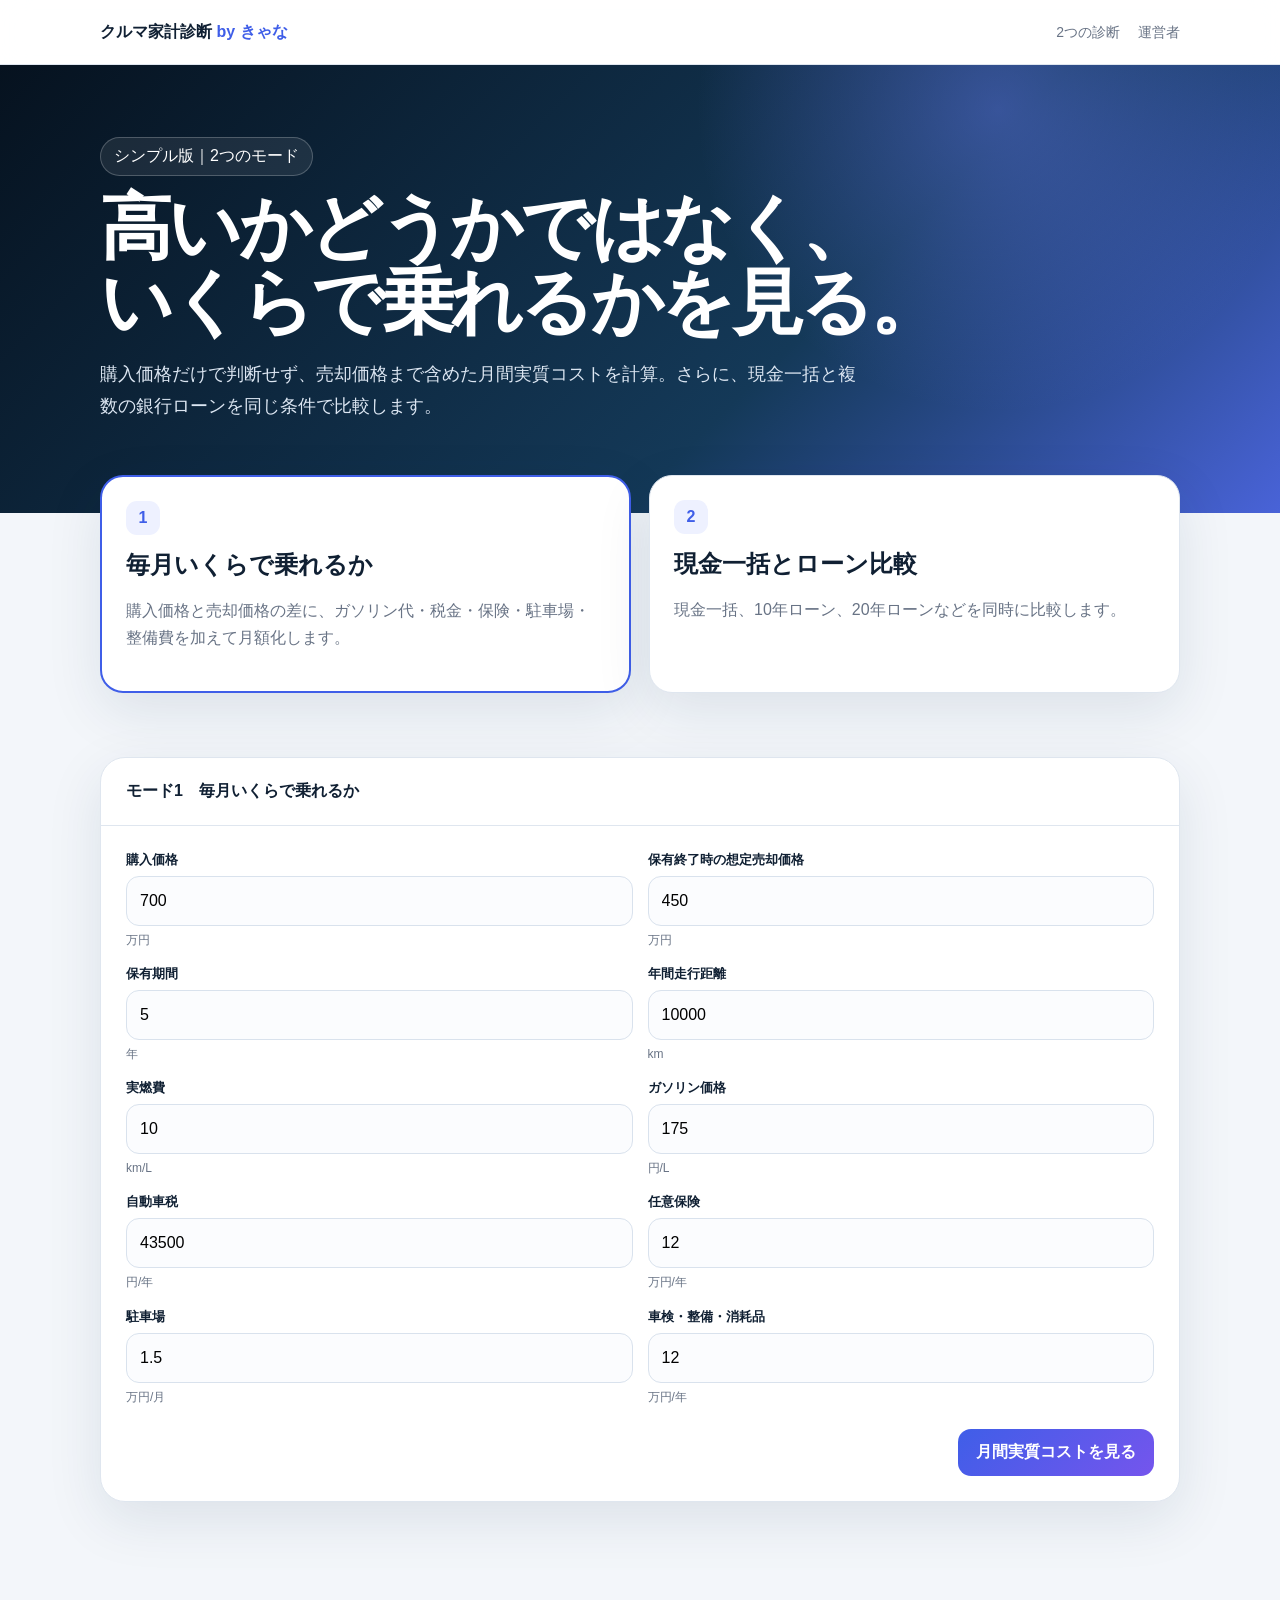
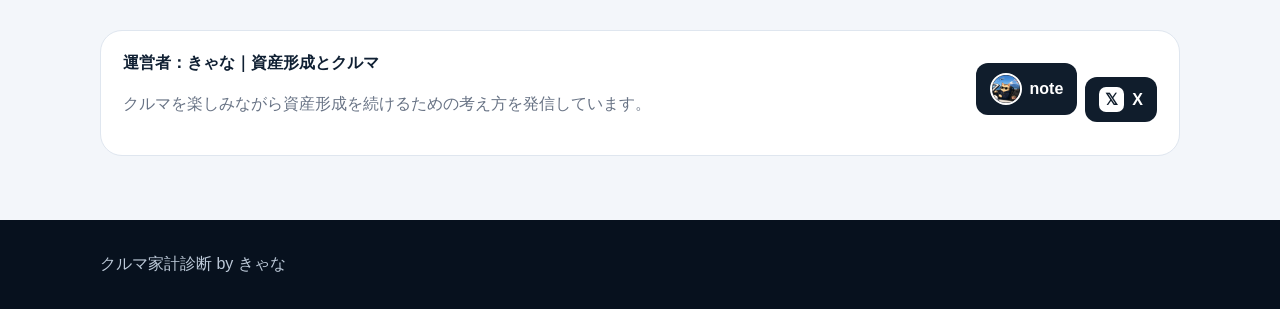
==== commit ee9460c8: "Add files via upload" ====
--- a/index.html
+++ b/index.html
@@ -1,5 +1,5 @@
 <!doctype html><html lang="ja"><head><meta charset="utf-8"><meta name="viewport" content="width=device-width,initial-scale=1"><title>クルマ家計診断｜維持費とローン比較</title><meta name="description" content="クルマの月間実質コストと、現金一括・複数ローンの資産推移を比較します。"><style>
-:root{--bg:#f3f6fa;--ink:#102033;--muted:#687385;--line:#dfe6ef;--blue:#3f5ee8;--violet:#7555ed;--green:#16825d;--red:#c73b43;--shadow:0 18px 55px rgba(23,47,76,.10)}*{box-sizing:border-box}html{scroll-behavior:smooth}body{margin:0;background:var(--bg);color:var(--ink);font-family:-apple-system,BlinkMacSystemFont,"Segoe UI","Noto Sans JP",sans-serif}button,input{font:inherit}.wrap{max-width:1120px;margin:auto;padding:0 20px}header{position:sticky;top:0;z-index:10;background:#ffffffed;border-bottom:1px solid var(--line);backdrop-filter:blur(14px)}.head{height:64px;display:flex;align-items:center;justify-content:space-between}.brand{font-weight:900}.brand b{color:var(--blue)}nav a{color:var(--muted);text-decoration:none;margin-left:18px;font-size:14px}.hero{padding:72px 0;color:#fff;background:radial-gradient(circle at 78% 10%,#6e7eff66,transparent 28%),linear-gradient(135deg,#06121f,#143958 62%,#4963d8)}.hero h1{font-size:clamp(40px,7vw,72px);line-height:1.04;letter-spacing:-.05em;margin:14px 0}.hero p{max-width:760px;line-height:1.8;color:#dce6f2;font-size:18px}.pill{display:inline-block;padding:8px 13px;border:1px solid #ffffff38;background:#ffffff14;border-radius:999px}.mode-grid{display:grid;grid-template-columns:1fr 1fr;gap:18px;margin-top:-38px;position:relative}.mode-card{background:#fff;border:1px solid var(--line);border-radius:23px;padding:24px;box-shadow:var(--shadow);cursor:pointer}.mode-card.active{border:2px solid var(--blue)}.mode-no{display:inline-grid;place-items:center;width:34px;height:34px;border-radius:11px;background:#eef1ff;color:var(--blue);font-weight:900}.mode-card h3{font-size:24px;margin:14px 0 8px}.mode-card p,.lead{color:var(--muted);line-height:1.7}section{padding:64px 0}.panel{display:none;background:#fff;border:1px solid var(--line);border-radius:25px;overflow:hidden;box-shadow:var(--shadow)}.panel.active{display:block}.panel-head{padding:23px 25px;border-bottom:1px solid var(--line)}.panel-body{padding:25px}.grid{display:grid;grid-template-columns:1fr 1fr;gap:15px}.field label{display:block;font-size:13px;font-weight:800;margin-bottom:7px}.field input,.loan-row input{width:100%;height:50px;border:1px solid #d9e2ed;border-radius:13px;background:#fbfcfe;padding:0 13px}.unit,.hint{font-size:12px;color:var(--muted);margin-top:5px;line-height:1.6}.actions{display:flex;justify-content:flex-end;gap:10px;margin-top:22px}.primary{padding:13px 18px;border-radius:13px;font-weight:900;cursor:pointer;border:0;background:linear-gradient(135deg,var(--blue),var(--violet));color:#fff}.result{display:none;margin-top:20px}.result.show{display:block}.summary{padding:24px;border-radius:22px;background:linear-gradient(135deg,#071827,#214970 65%,#5066df);color:#fff}.summary h3{font-size:36px;margin:6px 0}.summary p{margin:0;color:#dce6f2;line-height:1.7}.cards{display:grid;grid-template-columns:repeat(4,1fr);gap:12px;margin-top:12px}.card,.box,.chart-card{background:#fff;border:1px solid var(--line);border-radius:18px;padding:18px}.card span{font-size:12px;color:var(--muted)}.card b{display:block;font-size:23px;margin-top:6px}.breakdown{display:grid;grid-template-columns:1fr 1fr;gap:14px;margin-top:14px}.row{display:flex;justify-content:space-between;gap:18px;padding:10px 0;border-bottom:1px solid #edf1f5}.row:last-child{border:0}.row span{color:var(--muted)}.formula{margin-top:14px;padding:18px;border-radius:18px;background:#f8fafc;border:1px solid var(--line);line-height:1.8}.warn{display:none;margin-top:12px;padding:12px 14px;border-radius:12px;background:#fff4e5;color:#8a5707}.warn.show{display:block}.chart-card{margin-top:14px}canvas{display:block;width:100%;height:350px}.legend{display:flex;gap:16px;flex-wrap:wrap;font-size:13px;color:var(--muted)}.legend i{display:inline-block;width:14px;height:3px;margin-right:6px;vertical-align:middle}.loan-table{display:grid;gap:9px}.loan-row{display:grid;grid-template-columns:1.4fr 1fr 1fr;gap:9px;align-items:center}.loan-head{font-size:12px;color:var(--muted);padding:0 5px}.operator{display:flex;justify-content:space-between;align-items:center;background:#fff;border:1px solid var(--line);border-radius:22px;padding:22px}.social a{display:inline-flex;align-items:center;gap:8px;text-decoration:none;background:#101d2c;color:#fff;padding:10px 14px;border-radius:12px;font-weight:800;margin-left:8px}.social-icon{display:grid;place-items:center;width:25px;height:25px;border-radius:7px;background:#fff;color:#101d2c;font-weight:1000}footer{padding:34px 0;background:#07111e;color:#bcc9d8}@media(max-width:820px){.cards{grid-template-columns:1fr 1fr}.breakdown{grid-template-columns:1fr}nav{display:none}}@media(max-width:600px){.mode-grid,.grid,.cards{grid-template-columns:1fr}.mode-grid{margin-top:-20px}.loan-row{grid-template-columns:1fr}.loan-head{display:none}.actions{display:grid}.operator{display:block}.social a{margin:8px 8px 0 0}}
+:root{--bg:#f3f6fa;--ink:#102033;--muted:#687385;--line:#dfe6ef;--blue:#3f5ee8;--violet:#7555ed;--green:#16825d;--red:#c73b43;--shadow:0 18px 55px rgba(23,47,76,.10)}*{box-sizing:border-box}html{scroll-behavior:smooth}body{margin:0;background:var(--bg);color:var(--ink);font-family:-apple-system,BlinkMacSystemFont,"Segoe UI","Noto Sans JP",sans-serif}button,input{font:inherit}.wrap{max-width:1120px;margin:auto;padding:0 20px}header{position:sticky;top:0;z-index:10;background:#ffffffed;border-bottom:1px solid var(--line);backdrop-filter:blur(14px)}.head{height:64px;display:flex;align-items:center;justify-content:space-between}.brand{font-weight:900}.brand b{color:var(--blue)}nav a{color:var(--muted);text-decoration:none;margin-left:18px;font-size:14px}.hero{padding:72px 0;color:#fff;background:radial-gradient(circle at 78% 10%,#6e7eff66,transparent 28%),linear-gradient(135deg,#06121f,#143958 62%,#4963d8)}.hero h1{font-size:clamp(40px,7vw,72px);line-height:1.04;letter-spacing:-.05em;margin:14px 0}.hero p{max-width:760px;line-height:1.8;color:#dce6f2;font-size:18px}.pill{display:inline-block;padding:8px 13px;border:1px solid #ffffff38;background:#ffffff14;border-radius:999px}.mode-grid{display:grid;grid-template-columns:1fr 1fr;gap:18px;margin-top:-38px;position:relative}.mode-card{background:#fff;border:1px solid var(--line);border-radius:23px;padding:24px;box-shadow:var(--shadow);cursor:pointer}.mode-card.active{border:2px solid var(--blue)}.mode-no{display:inline-grid;place-items:center;width:34px;height:34px;border-radius:11px;background:#eef1ff;color:var(--blue);font-weight:900}.mode-card h3{font-size:24px;margin:14px 0 8px}.mode-card p,.lead{color:var(--muted);line-height:1.7}section{padding:64px 0}.panel{display:none;background:#fff;border:1px solid var(--line);border-radius:25px;overflow:hidden;box-shadow:var(--shadow)}.panel.active{display:block}.panel-head{padding:23px 25px;border-bottom:1px solid var(--line)}.panel-body{padding:25px}.grid{display:grid;grid-template-columns:1fr 1fr;gap:15px}.field label{display:block;font-size:13px;font-weight:800;margin-bottom:7px}.field input,.loan-row input{width:100%;height:50px;border:1px solid #d9e2ed;border-radius:13px;background:#fbfcfe;padding:0 13px}.unit,.hint{font-size:12px;color:var(--muted);margin-top:5px;line-height:1.6}.actions{display:flex;justify-content:flex-end;gap:10px;margin-top:22px}.primary{padding:13px 18px;border-radius:13px;font-weight:900;cursor:pointer;border:0;background:linear-gradient(135deg,var(--blue),var(--violet));color:#fff}.result{display:none;margin-top:20px}.result.show{display:block}.summary{padding:24px;border-radius:22px;background:linear-gradient(135deg,#071827,#214970 65%,#5066df);color:#fff}.summary h3{font-size:36px;margin:6px 0}.summary p{margin:0;color:#dce6f2;line-height:1.7}.cards{display:grid;grid-template-columns:repeat(4,1fr);gap:12px;margin-top:12px}.card,.box,.chart-card{background:#fff;border:1px solid var(--line);border-radius:18px;padding:18px}.card span{font-size:12px;color:var(--muted)}.card b{display:block;font-size:23px;margin-top:6px}.breakdown{display:grid;grid-template-columns:1fr 1fr;gap:14px;margin-top:14px}.row{display:flex;justify-content:space-between;gap:18px;padding:10px 0;border-bottom:1px solid #edf1f5}.row:last-child{border:0}.row span{color:var(--muted)}.formula{margin-top:14px;padding:18px;border-radius:18px;background:#f8fafc;border:1px solid var(--line);line-height:1.8}.warn{display:none;margin-top:12px;padding:12px 14px;border-radius:12px;background:#fff4e5;color:#8a5707}.warn.show{display:block}.chart-card{margin-top:14px}canvas{display:block;width:100%;height:350px}.legend{display:flex;gap:16px;flex-wrap:wrap;font-size:13px;color:var(--muted)}.legend i{display:inline-block;width:14px;height:3px;margin-right:6px;vertical-align:middle}.loan-table{display:grid;gap:9px}.loan-row{display:grid;grid-template-columns:1.4fr 1fr 1fr;gap:9px;align-items:center}.loan-head{font-size:12px;color:var(--muted);padding:0 5px}.operator{display:flex;justify-content:space-between;align-items:center;background:#fff;border:1px solid var(--line);border-radius:22px;padding:22px}.social a{display:inline-flex;align-items:center;gap:8px;text-decoration:none;background:#101d2c;color:#fff;padding:10px 14px;border-radius:12px;font-weight:800;margin-left:8px}.social-icon{display:grid;place-items:center;width:25px;height:25px;border-radius:7px;background:#fff;color:#101d2c;font-weight:1000}.note-profile-icon{width:32px;height:32px;border-radius:50%;object-fit:cover;border:2px solid #fff}.cash-row input{background:#eef2f7;color:#5f6b7b;font-weight:800}.cash-row input:disabled{opacity:1;cursor:not-allowed}footer{padding:34px 0;background:#07111e;color:#bcc9d8}@media(max-width:820px){.cards{grid-template-columns:1fr 1fr}.breakdown{grid-template-columns:1fr}nav{display:none}}@media(max-width:600px){.mode-grid,.grid,.cards{grid-template-columns:1fr}.mode-grid{margin-top:-20px}.loan-row{grid-template-columns:1fr}.loan-head{display:none}.actions{display:grid}.operator{display:block}.social a{margin:8px 8px 0 0}}
 </style></head><body>
 <header><div class="wrap head"><div class="brand">クルマ家計診断 <b>by きゃな</b></div><nav><a href="#modes">2つの診断</a><a href="#operator">運営者</a></nav></div></header>
 <div class="hero"><div class="wrap"><span class="pill">シンプル版｜2つのモード</span><h1>高いかどうかではなく、<br>いくらで乗れるかを見る。</h1><p>購入価格だけで判断せず、売却価格まで含めた月間実質コストを計算。さらに、現金一括と複数の銀行ローンを同じ条件で比較します。</p></div></div>
@@ -9,16 +9,16 @@
 <div class="field"><label>購入価格</label><input id="cPrice" type="number" value="700"><div class="unit">万円</div></div><div class="field"><label>保有終了時の想定売却価格</label><input id="cSale" type="number" value="450"><div class="unit">万円</div></div><div class="field"><label>保有期間</label><input id="cYears" type="number" value="5" min="1"><div class="unit">年</div></div><div class="field"><label>年間走行距離</label><input id="cDistance" type="number" value="10000"><div class="unit">km</div></div><div class="field"><label>実燃費</label><input id="cFuelEff" type="number" value="10" step=".1"><div class="unit">km/L</div></div><div class="field"><label>ガソリン価格</label><input id="cFuelPrice" type="number" value="175"><div class="unit">円/L</div></div><div class="field"><label>自動車税</label><input id="cTax" type="number" value="43500"><div class="unit">円/年</div></div><div class="field"><label>任意保険</label><input id="cInsurance" type="number" value="12"><div class="unit">万円/年</div></div><div class="field"><label>駐車場</label><input id="cParking" type="number" value="1.5" step=".1"><div class="unit">万円/月</div></div><div class="field"><label>車検・整備・消耗品</label><input id="cMaintenance" type="number" value="12"><div class="unit">万円/年</div></div>
 </div><div class="actions"><button class="primary" id="costRun">月間実質コストを見る</button></div></div></div>
 <div class="result" id="costResult"><div class="summary"><small>この車の月間実質コスト</small><h3 id="cTotal">—</h3><p id="cMessage">—</p></div><div class="cards"><div class="card"><span>値落ち分の月額</span><b id="cDep">—</b></div><div class="card"><span>維持費の月額</span><b id="cRunning">—</b></div><div class="card"><span>想定リセール率</span><b id="cResaleRate">—</b></div><div class="card"><span>保有期間の実質総額</span><b id="cLifetime">—</b></div></div><div class="breakdown"><div class="box"><h3>月間コストの内訳</h3><div class="row"><span>購入価格－売却価格</span><strong id="bDep">—</strong></div><div class="row"><span>ガソリン代</span><strong id="bFuel">—</strong></div><div class="row"><span>自動車税</span><strong id="bTax">—</strong></div><div class="row"><span>任意保険</span><strong id="bInsurance">—</strong></div><div class="row"><span>駐車場</span><strong id="bParking">—</strong></div><div class="row"><span>車検・整備・消耗品</span><strong id="bMaintenance">—</strong></div></div><div class="box"><h3>計算の考え方</h3><p class="lead">購入価格ではなく、売却価格を差し引いた実質的な値落ちを保有月数で割ります。リセールが高い車は、購入価格が高くても月間コストが低くなる場合があります。</p><div class="formula">月間実質コスト ＝（購入価格－売却価格）÷保有月数 ＋ ガソリン代 ＋ 税金 ＋ 保険 ＋ 駐車場 ＋ 整備費</div></div></div></div>
-<div class="panel" id="financePanel"><div class="panel-head"><b>モード2　現金一括・複数ローンの資産比較</b></div><div class="panel-body"><p class="hint">現在の資産は入力しません。車両購入に使う資金だけを切り出し、現金一括と複数の銀行ローンを同じ月間予算で比較します。</p><div class="grid"><div class="field"><label>車両価格</label><input id="fPrice" type="number" value="700"><div class="unit">万円</div></div><div class="field"><label>ローン利用時の頭金</label><input id="fDown" type="number" value="100"><div class="unit">万円</div></div><div class="field"><label>想定運用利回り</label><input id="fReturn" type="number" value="7" step=".1"><div class="unit">%/年</div></div><div class="field"><label>比較期間</label><input id="fCompare" type="number" value="20"><div class="unit">年</div></div></div><h3 style="margin-top:26px">比較するローン</h3><p class="hint">期間を0年にすると、そのプランを比較から除外できます。</p><div class="loan-table"><div class="loan-row loan-head"><b>名称</b><b>返済期間（年）</b><b>金利（%）</b></div><div class="loan-row"><input id="loanName1" value="10年ローン"><input id="loanYears1" type="number" value="10"><input id="loanRate1" type="number" value="1.4" step=".01"></div><div class="loan-row"><input id="loanName2" value="20年ローン"><input id="loanYears2" type="number" value="20"><input id="loanRate2" type="number" value="2.15" step=".01"></div><div class="loan-row"><input id="loanName3" value="15年ローン"><input id="loanYears3" type="number" value="0"><input id="loanRate3" type="number" value="1.8" step=".01"></div></div><div class="warn" id="financeWarn"></div><div class="actions"><button class="primary" id="financeRun">まとめて比較する</button></div></div></div>
+<div class="panel" id="financePanel"><div class="panel-head"><b>モード2　現金一括・複数ローンの資産比較</b></div><div class="panel-body"><p class="hint">現在の資産は入力しません。車両購入に使う資金だけを切り出し、現金一括と複数の銀行ローンを同じ月間予算で比較します。</p><div class="grid"><div class="field"><label>車両価格</label><input id="fPrice" type="number" value="700"><div class="unit">万円</div></div><div class="field"><label>ローン利用時の頭金</label><input id="fDown" type="number" value="100"><div class="unit">万円</div></div><div class="field"><label>想定運用利回り</label><input id="fReturn" type="number" value="7" step=".1"><div class="unit">%/年</div></div><div class="field"><label>比較期間</label><input id="fCompare" type="number" value="20"><div class="unit">年</div></div></div><h3 style="margin-top:26px">比較する購入方法</h3><p class="hint">現金一括と、10年ローン・20年ローンを同時に比較します。</p><div class="loan-table"><div class="loan-row loan-head"><b>名称</b><b>返済期間（年）</b><b>金利（%）</b></div><div class="loan-row cash-row"><input value="現金一括" disabled><input value="—" disabled><input value="—" disabled></div><div class="loan-row"><input id="loanName1" value="10年ローン"><input id="loanYears1" type="number" value="10"><input id="loanRate1" type="number" value="1.4" step=".01"></div><div class="loan-row"><input id="loanName2" value="20年ローン"><input id="loanYears2" type="number" value="20"><input id="loanRate2" type="number" value="2.15" step=".01"></div></div><div class="warn" id="financeWarn"></div><div class="actions"><button class="primary" id="financeRun">まとめて比較する</button></div></div></div>
 <div class="result" id="financeResult"><div class="summary"><small>比較期間終了時の純資産が最も多い方法</small><h3 id="fBest">—</h3><p id="fReason">—</p></div><div class="chart-card"><h3>純資産の推移</h3><canvas id="financeChart" width="1000" height="350"></canvas><div class="legend" id="financeLegend"></div></div><div class="box" style="margin-top:14px"><h3>比較結果</h3><div id="financeTable"></div></div><div class="formula">純資産 ＝ 運用資産 − ローン残高。すべての方法で、最も返済額が高いプランと同額を毎月の購入予算として使います。現金一括は全額を運用し、各ローンは返済額との差額を運用します。</div></div>
 </div></section>
-<section id="operator"><div class="wrap"><div class="operator"><div><b>運営者：きゃな｜資産形成とクルマ</b><p class="lead">クルマを楽しみながら資産形成を続けるための考え方を発信しています。</p></div><div class="social"><a href="https://note.com/kanash1226" target="_blank" rel="noopener"><span class="social-icon">n</span>note</a><a href="https://x.com/Kyana_ZZ" target="_blank" rel="noopener"><span class="social-icon">𝕏</span>X</a></div></div></div></section><footer><div class="wrap">クルマ家計診断 by きゃな</div></footer>
+<section id="operator"><div class="wrap"><div class="operator"><div><b>運営者：きゃな｜資産形成とクルマ</b><p class="lead">クルマを楽しみながら資産形成を続けるための考え方を発信しています。</p></div><div class="social"><a href="https://note.com/kanash1226" target="_blank" rel="noopener"><img class="note-profile-icon" src="note-profile-icon.png" alt="きゃなのnoteアイコン">note</a><a href="https://x.com/Kyana_ZZ" target="_blank" rel="noopener"><span class="social-icon">𝕏</span>X</a></div></div></div></section><footer><div class="wrap">クルマ家計診断 by きゃな</div></footer>
 <script>
 const $=id=>document.getElementById(id),man=v=>(Math.round(v*100)/100).toLocaleString('ja-JP',{maximumFractionDigits:2})+'万円';
 document.querySelectorAll('.mode-card').forEach(c=>c.onclick=()=>{document.querySelectorAll('.mode-card').forEach(x=>x.classList.remove('active'));c.classList.add('active');const m=c.dataset.mode;$('costPanel').classList.toggle('active',m==='cost');$('financePanel').classList.toggle('active',m==='finance');$('costResult').classList.remove('show');$('financeResult').classList.remove('show');(m==='cost'?$('costPanel'):$('financePanel')).scrollIntoView({behavior:'smooth',block:'start'})});
 $('costRun').onclick=()=>{const price=+$('cPrice').value||0,sale=+$('cSale').value||0,years=Math.max(1,+$('cYears').value||1),distance=+$('cDistance').value||0,eff=+$('cFuelEff').value||0,fuelPrice=+$('cFuelPrice').value||0,tax=+$('cTax').value||0,insurance=+$('cInsurance').value||0,parking=+$('cParking').value||0,maintenance=+$('cMaintenance').value||0;const dep=Math.max(0,price-sale)/(years*12),fuel=eff>0?(distance/eff*fuelPrice/10000/12):0,taxM=tax/10000/12,insuranceM=insurance/12,maintenanceM=maintenance/12,running=fuel+taxM+insuranceM+parking+maintenanceM,total=dep+running,lifetime=total*years*12,resaleRate=price>0?sale/price*100:0;$('cTotal').textContent=man(total)+'/月';$('cDep').textContent=man(dep);$('cRunning').textContent=man(running);$('cResaleRate').textContent=resaleRate.toFixed(1)+'%';$('cLifetime').textContent=man(lifetime);$('bDep').textContent=man(dep);$('bFuel').textContent=man(fuel);$('bTax').textContent=man(taxM);$('bInsurance').textContent=man(insuranceM);$('bParking').textContent=man(parking);$('bMaintenance').textContent=man(maintenanceM);$('cMessage').textContent=`購入価格${man(price)}、売却価格${man(sale)}で、${years}年間乗る場合の実質コストです。`;$('costResult').classList.add('show');$('costResult').scrollIntoView({behavior:'smooth'})};
 function payment(P,a,n){const r=a/100/12;if(P<=0)return 0;return r?P*r/(1-Math.pow(1+r,-n)):P/n}function balance(P,a,n,k){if(k>=n)return 0;const r=a/100/12,pm=payment(P,a,n);if(!r)return Math.max(0,P-pm*k);return Math.max(0,P*Math.pow(1+r,k)-pm*(Math.pow(1+r,k)-1)/r)}
-function plans(){const p=[];for(let i=1;i<=3;i++){const y=+$('loanYears'+i).value||0;if(y>0)p.push({name:$('loanName'+i).value||y+'年ローン',years:y,rate:+$('loanRate'+i).value||0})}return p}
+function plans(){const p=[];for(let i=1;i<=2;i++){const y=+$('loanYears'+i).value||0;if(y>0)p.push({name:$('loanName'+i).value||y+'年ローン',years:y,rate:+$('loanRate'+i).value||0})}return p}
 function sim(){const price=+$('fPrice').value||0,down=+$('fDown').value||0,ret=+$('fReturn').value||0,months=Math.max(1,Math.round((+$('fCompare').value||1)*12)),ps=plans(),warn=$('financeWarn');if(price<=0||down<0||down>price||!ps.length){warn.textContent='車両価格・頭金・ローン条件を確認してください。';warn.classList.add('show');return null}warn.classList.remove('show');const principal=price-down,mr=Math.pow(1+ret/100,1/12)-1;ps.forEach(p=>{p.term=Math.round(p.years*12);p.monthly=payment(principal,p.rate,p.term);p.interest=p.monthly*p.term-principal});const budget=Math.max(...ps.map(p=>p.monthly)),all=[{name:'現金一括',monthly:0,interest:0,series:[],asset:0,color:'#1f77b4'},...ps.map((p,i)=>({...p,series:[],asset:principal,color:['#e67e22','#2ca02c','#9467bd'][i]}))];for(let m=0;m<=months;m++){all.forEach((p,i)=>p.series.push(p.asset-(i===0?0:balance(principal,p.rate,p.term,m))));if(m===months)break;all.forEach((p,i)=>{p.asset*=1+mr;if(i===0)p.asset+=budget;else p.asset+=Math.max(0,budget-(m<p.term?p.monthly:0))})}all.forEach(p=>p.final=p.series.at(-1));return{all,budget}}
 function chart(series){const c=$('financeChart'),ctx=c.getContext('2d'),w=c.width,h=c.height,p={l:70,r:20,t:20,b:40};ctx.clearRect(0,0,w,h);const vals=series.flatMap(s=>s.series),mn=Math.min(...vals),mx=Math.max(...vals),sp=Math.max(1,mx-mn);ctx.font='12px sans-serif';for(let i=0;i<=5;i++){const y=p.t+(h-p.t-p.b)*i/5;ctx.strokeStyle='#dfe5ee';ctx.beginPath();ctx.moveTo(p.l,y);ctx.lineTo(w-p.r,y);ctx.stroke();ctx.fillStyle='#687385';ctx.fillText(Math.round(mx-sp*i/5).toLocaleString()+'万',3,y+4)}series.forEach(s=>{ctx.strokeStyle=s.color;ctx.lineWidth=3;ctx.beginPath();s.series.forEach((v,i)=>{const x=p.l+(w-p.l-p.r)*i/(s.series.length-1),y=p.t+(mx-v)/sp*(h-p.t-p.b);i?ctx.lineTo(x,y):ctx.moveTo(x,y)});ctx.stroke()})}
 $('financeRun').onclick=()=>{const r=sim();if(!r)return;const sorted=[...r.all].sort((a,b)=>b.final-a.final),best=sorted[0],second=sorted[1];$('fBest').textContent=best.name;$('fReason').textContent=`${best.name}が、2位の${second.name}より${man(best.final-second.final)}多く残ります。共通の月間予算は${man(r.budget)}です。`;$('financeLegend').innerHTML=r.all.map(p=>`<span><i style="background:${p.color}"></i>${p.name}</span>`).join('');$('financeTable').innerHTML=r.all.map((p,i)=>`<div class="row"><span>${p.name}</span><strong>${i===0?'一括支払い':man(p.monthly)+'/月'} ｜ 総利息 ${man(p.interest||0)} ｜ 最終純資産 ${man(p.final)}</strong></div>`).join('');chart(r.all);$('financeResult').classList.add('show');$('financeResult').scrollIntoView({behavior:'smooth'})};
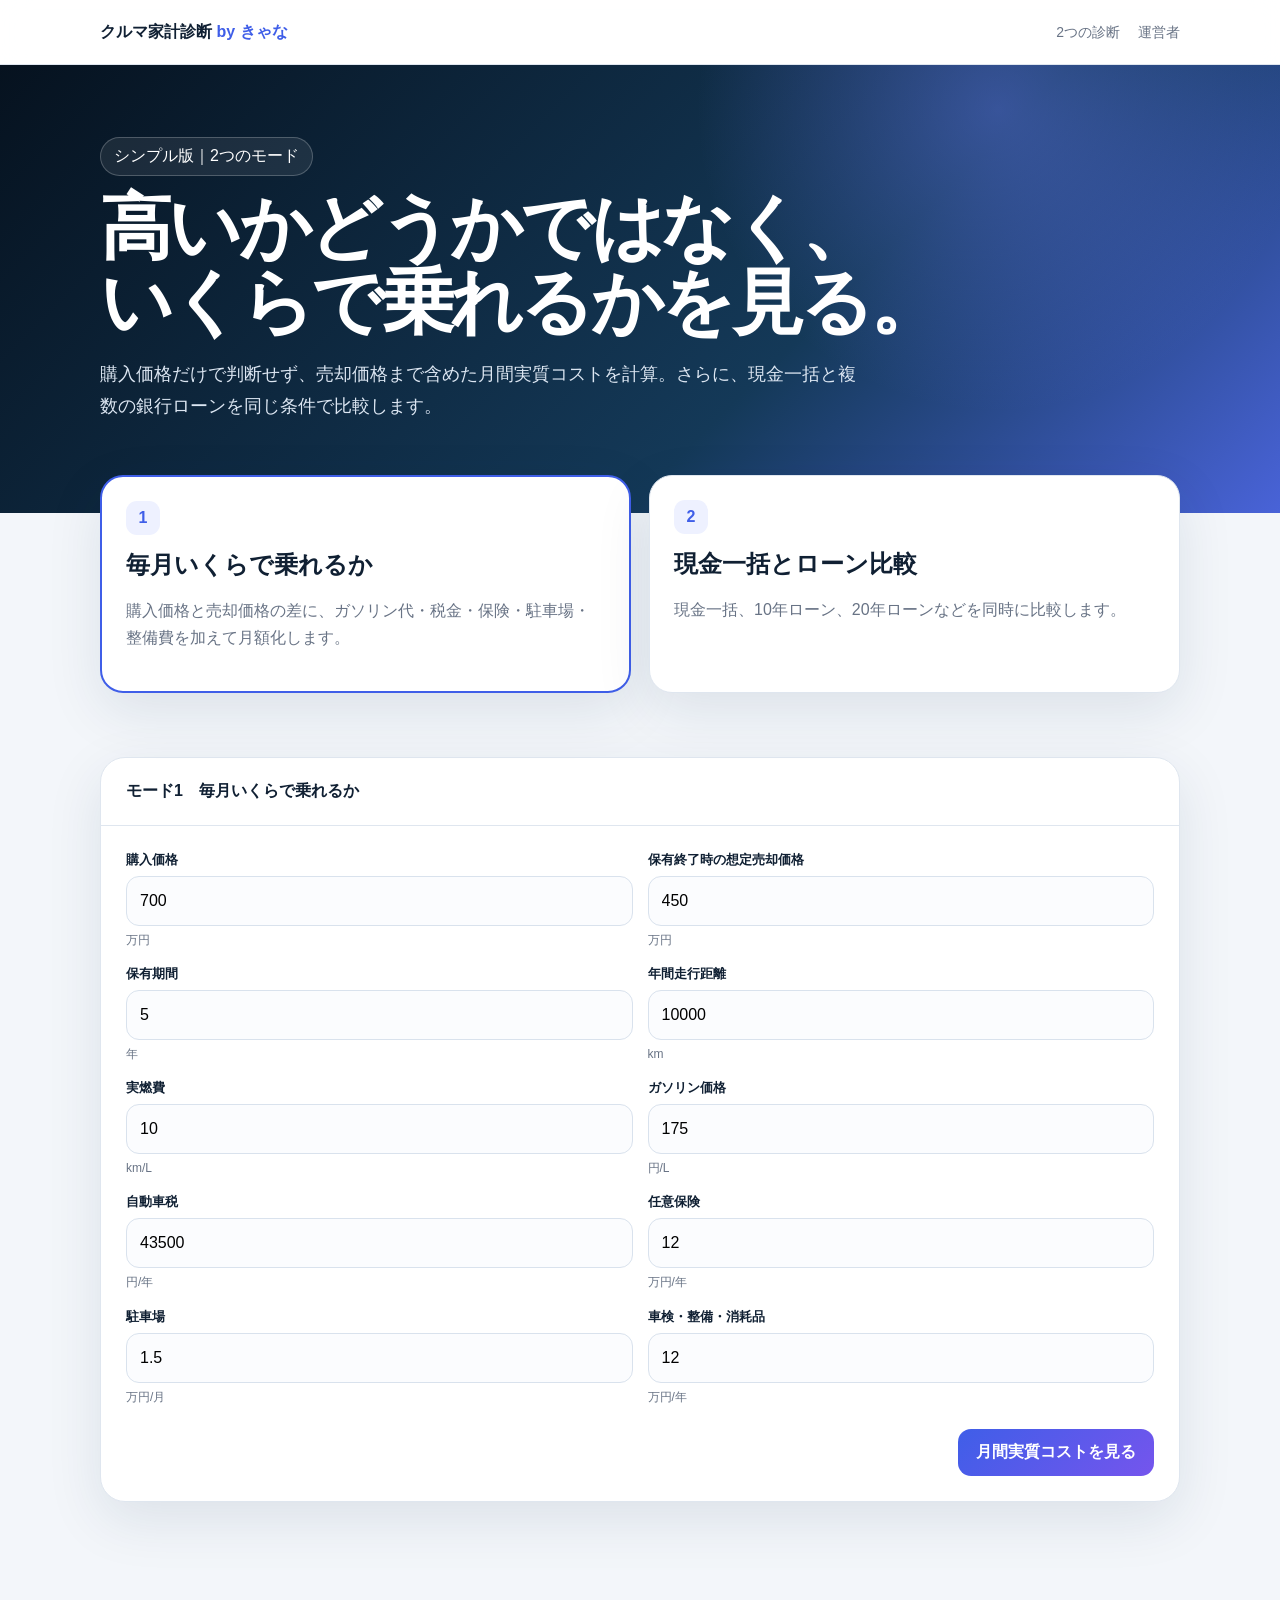
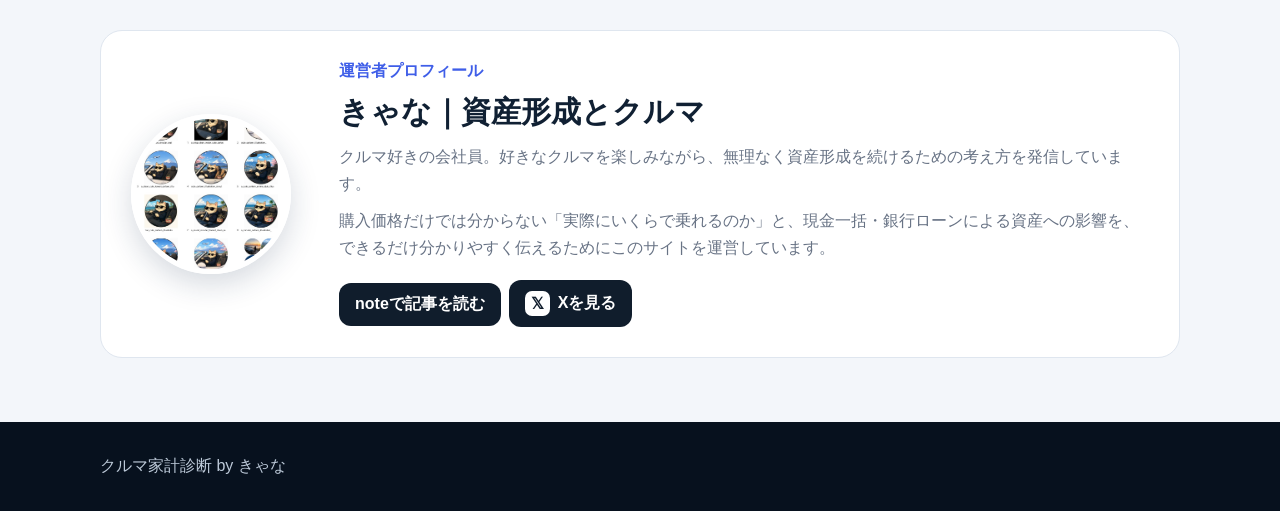
==== commit 3b5724c9: "Add files via upload" ====
--- a/index.html
+++ b/index.html
@@ -1,5 +1,5 @@
 <!doctype html><html lang="ja"><head><meta charset="utf-8"><meta name="viewport" content="width=device-width,initial-scale=1"><title>クルマ家計診断｜維持費とローン比較</title><meta name="description" content="クルマの月間実質コストと、現金一括・複数ローンの資産推移を比較します。"><style>
-:root{--bg:#f3f6fa;--ink:#102033;--muted:#687385;--line:#dfe6ef;--blue:#3f5ee8;--violet:#7555ed;--green:#16825d;--red:#c73b43;--shadow:0 18px 55px rgba(23,47,76,.10)}*{box-sizing:border-box}html{scroll-behavior:smooth}body{margin:0;background:var(--bg);color:var(--ink);font-family:-apple-system,BlinkMacSystemFont,"Segoe UI","Noto Sans JP",sans-serif}button,input{font:inherit}.wrap{max-width:1120px;margin:auto;padding:0 20px}header{position:sticky;top:0;z-index:10;background:#ffffffed;border-bottom:1px solid var(--line);backdrop-filter:blur(14px)}.head{height:64px;display:flex;align-items:center;justify-content:space-between}.brand{font-weight:900}.brand b{color:var(--blue)}nav a{color:var(--muted);text-decoration:none;margin-left:18px;font-size:14px}.hero{padding:72px 0;color:#fff;background:radial-gradient(circle at 78% 10%,#6e7eff66,transparent 28%),linear-gradient(135deg,#06121f,#143958 62%,#4963d8)}.hero h1{font-size:clamp(40px,7vw,72px);line-height:1.04;letter-spacing:-.05em;margin:14px 0}.hero p{max-width:760px;line-height:1.8;color:#dce6f2;font-size:18px}.pill{display:inline-block;padding:8px 13px;border:1px solid #ffffff38;background:#ffffff14;border-radius:999px}.mode-grid{display:grid;grid-template-columns:1fr 1fr;gap:18px;margin-top:-38px;position:relative}.mode-card{background:#fff;border:1px solid var(--line);border-radius:23px;padding:24px;box-shadow:var(--shadow);cursor:pointer}.mode-card.active{border:2px solid var(--blue)}.mode-no{display:inline-grid;place-items:center;width:34px;height:34px;border-radius:11px;background:#eef1ff;color:var(--blue);font-weight:900}.mode-card h3{font-size:24px;margin:14px 0 8px}.mode-card p,.lead{color:var(--muted);line-height:1.7}section{padding:64px 0}.panel{display:none;background:#fff;border:1px solid var(--line);border-radius:25px;overflow:hidden;box-shadow:var(--shadow)}.panel.active{display:block}.panel-head{padding:23px 25px;border-bottom:1px solid var(--line)}.panel-body{padding:25px}.grid{display:grid;grid-template-columns:1fr 1fr;gap:15px}.field label{display:block;font-size:13px;font-weight:800;margin-bottom:7px}.field input,.loan-row input{width:100%;height:50px;border:1px solid #d9e2ed;border-radius:13px;background:#fbfcfe;padding:0 13px}.unit,.hint{font-size:12px;color:var(--muted);margin-top:5px;line-height:1.6}.actions{display:flex;justify-content:flex-end;gap:10px;margin-top:22px}.primary{padding:13px 18px;border-radius:13px;font-weight:900;cursor:pointer;border:0;background:linear-gradient(135deg,var(--blue),var(--violet));color:#fff}.result{display:none;margin-top:20px}.result.show{display:block}.summary{padding:24px;border-radius:22px;background:linear-gradient(135deg,#071827,#214970 65%,#5066df);color:#fff}.summary h3{font-size:36px;margin:6px 0}.summary p{margin:0;color:#dce6f2;line-height:1.7}.cards{display:grid;grid-template-columns:repeat(4,1fr);gap:12px;margin-top:12px}.card,.box,.chart-card{background:#fff;border:1px solid var(--line);border-radius:18px;padding:18px}.card span{font-size:12px;color:var(--muted)}.card b{display:block;font-size:23px;margin-top:6px}.breakdown{display:grid;grid-template-columns:1fr 1fr;gap:14px;margin-top:14px}.row{display:flex;justify-content:space-between;gap:18px;padding:10px 0;border-bottom:1px solid #edf1f5}.row:last-child{border:0}.row span{color:var(--muted)}.formula{margin-top:14px;padding:18px;border-radius:18px;background:#f8fafc;border:1px solid var(--line);line-height:1.8}.warn{display:none;margin-top:12px;padding:12px 14px;border-radius:12px;background:#fff4e5;color:#8a5707}.warn.show{display:block}.chart-card{margin-top:14px}canvas{display:block;width:100%;height:350px}.legend{display:flex;gap:16px;flex-wrap:wrap;font-size:13px;color:var(--muted)}.legend i{display:inline-block;width:14px;height:3px;margin-right:6px;vertical-align:middle}.loan-table{display:grid;gap:9px}.loan-row{display:grid;grid-template-columns:1.4fr 1fr 1fr;gap:9px;align-items:center}.loan-head{font-size:12px;color:var(--muted);padding:0 5px}.operator{display:flex;justify-content:space-between;align-items:center;background:#fff;border:1px solid var(--line);border-radius:22px;padding:22px}.social a{display:inline-flex;align-items:center;gap:8px;text-decoration:none;background:#101d2c;color:#fff;padding:10px 14px;border-radius:12px;font-weight:800;margin-left:8px}.social-icon{display:grid;place-items:center;width:25px;height:25px;border-radius:7px;background:#fff;color:#101d2c;font-weight:1000}.note-profile-icon{width:32px;height:32px;border-radius:50%;object-fit:cover;border:2px solid #fff}.cash-row input{background:#eef2f7;color:#5f6b7b;font-weight:800}.cash-row input:disabled{opacity:1;cursor:not-allowed}footer{padding:34px 0;background:#07111e;color:#bcc9d8}@media(max-width:820px){.cards{grid-template-columns:1fr 1fr}.breakdown{grid-template-columns:1fr}nav{display:none}}@media(max-width:600px){.mode-grid,.grid,.cards{grid-template-columns:1fr}.mode-grid{margin-top:-20px}.loan-row{grid-template-columns:1fr}.loan-head{display:none}.actions{display:grid}.operator{display:block}.social a{margin:8px 8px 0 0}}
+:root{--bg:#f3f6fa;--ink:#102033;--muted:#687385;--line:#dfe6ef;--blue:#3f5ee8;--violet:#7555ed;--green:#16825d;--red:#c73b43;--shadow:0 18px 55px rgba(23,47,76,.10)}*{box-sizing:border-box}html{scroll-behavior:smooth}body{margin:0;background:var(--bg);color:var(--ink);font-family:-apple-system,BlinkMacSystemFont,"Segoe UI","Noto Sans JP",sans-serif}button,input{font:inherit}.wrap{max-width:1120px;margin:auto;padding:0 20px}header{position:sticky;top:0;z-index:10;background:#ffffffed;border-bottom:1px solid var(--line);backdrop-filter:blur(14px)}.head{height:64px;display:flex;align-items:center;justify-content:space-between}.brand{font-weight:900}.brand b{color:var(--blue)}nav a{color:var(--muted);text-decoration:none;margin-left:18px;font-size:14px}.hero{padding:72px 0;color:#fff;background:radial-gradient(circle at 78% 10%,#6e7eff66,transparent 28%),linear-gradient(135deg,#06121f,#143958 62%,#4963d8)}.hero h1{font-size:clamp(40px,7vw,72px);line-height:1.04;letter-spacing:-.05em;margin:14px 0}.hero p{max-width:760px;line-height:1.8;color:#dce6f2;font-size:18px}.pill{display:inline-block;padding:8px 13px;border:1px solid #ffffff38;background:#ffffff14;border-radius:999px}.mode-grid{display:grid;grid-template-columns:1fr 1fr;gap:18px;margin-top:-38px;position:relative}.mode-card{background:#fff;border:1px solid var(--line);border-radius:23px;padding:24px;box-shadow:var(--shadow);cursor:pointer}.mode-card.active{border:2px solid var(--blue)}.mode-no{display:inline-grid;place-items:center;width:34px;height:34px;border-radius:11px;background:#eef1ff;color:var(--blue);font-weight:900}.mode-card h3{font-size:24px;margin:14px 0 8px}.mode-card p,.lead{color:var(--muted);line-height:1.7}section{padding:64px 0}.panel{display:none;background:#fff;border:1px solid var(--line);border-radius:25px;overflow:hidden;box-shadow:var(--shadow)}.panel.active{display:block}.panel-head{padding:23px 25px;border-bottom:1px solid var(--line)}.panel-body{padding:25px}.grid{display:grid;grid-template-columns:1fr 1fr;gap:15px}.field label{display:block;font-size:13px;font-weight:800;margin-bottom:7px}.field input,.loan-row input{width:100%;height:50px;border:1px solid #d9e2ed;border-radius:13px;background:#fbfcfe;padding:0 13px}.unit,.hint{font-size:12px;color:var(--muted);margin-top:5px;line-height:1.6}.actions{display:flex;justify-content:flex-end;gap:10px;margin-top:22px}.primary{padding:13px 18px;border-radius:13px;font-weight:900;cursor:pointer;border:0;background:linear-gradient(135deg,var(--blue),var(--violet));color:#fff}.result{display:none;margin-top:20px}.result.show{display:block}.summary{padding:24px;border-radius:22px;background:linear-gradient(135deg,#071827,#214970 65%,#5066df);color:#fff}.summary h3{font-size:36px;margin:6px 0}.summary p{margin:0;color:#dce6f2;line-height:1.7}.cards{display:grid;grid-template-columns:repeat(4,1fr);gap:12px;margin-top:12px}.card,.box,.chart-card{background:#fff;border:1px solid var(--line);border-radius:18px;padding:18px}.card span{font-size:12px;color:var(--muted)}.card b{display:block;font-size:23px;margin-top:6px}.breakdown{display:grid;grid-template-columns:1fr 1fr;gap:14px;margin-top:14px}.row{display:flex;justify-content:space-between;gap:18px;padding:10px 0;border-bottom:1px solid #edf1f5}.row:last-child{border:0}.row span{color:var(--muted)}.formula{margin-top:14px;padding:18px;border-radius:18px;background:#f8fafc;border:1px solid var(--line);line-height:1.8}.warn{display:none;margin-top:12px;padding:12px 14px;border-radius:12px;background:#fff4e5;color:#8a5707}.warn.show{display:block}.chart-card{margin-top:14px}canvas{display:block;width:100%;height:350px}.legend{display:flex;gap:16px;flex-wrap:wrap;font-size:13px;color:var(--muted)}.legend i{display:inline-block;width:14px;height:3px;margin-right:6px;vertical-align:middle}.loan-table{display:grid;gap:9px}.loan-row{display:grid;grid-template-columns:1.4fr 1fr 1fr;gap:9px;align-items:center}.loan-head{font-size:12px;color:var(--muted);padding:0 5px}.operator{display:grid;grid-template-columns:180px 1fr;gap:28px;align-items:center;background:#fff;border:1px solid var(--line);border-radius:22px;padding:30px}.operator-avatar{width:160px;height:160px;border-radius:50%;object-fit:cover;border:5px solid #fff;box-shadow:0 10px 30px rgba(23,47,76,.18)}.operator-copy h2{font-size:30px;margin:0 0 10px}.operator-copy .profile-title{font-weight:900;color:var(--blue);margin-bottom:10px}.operator-copy p{margin:0 0 10px}.social{margin-top:18px}.social a{display:inline-flex;align-items:center;gap:8px;text-decoration:none;background:#101d2c;color:#fff;padding:11px 16px;border-radius:12px;font-weight:800;margin-right:8px}.social-icon{display:grid;place-items:center;width:25px;height:25px;border-radius:7px;background:#fff;color:#101d2c;font-weight:1000}.cash-row input{background:#eef2f7;color:#5f6b7b;font-weight:800}.cash-row input:disabled{opacity:1;cursor:not-allowed}footer{padding:34px 0;background:#07111e;color:#bcc9d8}@media(max-width:820px){.cards{grid-template-columns:1fr 1fr}.breakdown{grid-template-columns:1fr}nav{display:none}}@media(max-width:600px){.mode-grid,.grid,.cards{grid-template-columns:1fr}.mode-grid{margin-top:-20px}.loan-row{grid-template-columns:1fr}.loan-head{display:none}.actions{display:grid}.operator{grid-template-columns:1fr;text-align:center}.operator-avatar{margin:auto}.social a{margin:8px 4px 0}}
 </style></head><body>
 <header><div class="wrap head"><div class="brand">クルマ家計診断 <b>by きゃな</b></div><nav><a href="#modes">2つの診断</a><a href="#operator">運営者</a></nav></div></header>
 <div class="hero"><div class="wrap"><span class="pill">シンプル版｜2つのモード</span><h1>高いかどうかではなく、<br>いくらで乗れるかを見る。</h1><p>購入価格だけで判断せず、売却価格まで含めた月間実質コストを計算。さらに、現金一括と複数の銀行ローンを同じ条件で比較します。</p></div></div>
@@ -12,7 +12,15 @@
 <div class="panel" id="financePanel"><div class="panel-head"><b>モード2　現金一括・複数ローンの資産比較</b></div><div class="panel-body"><p class="hint">現在の資産は入力しません。車両購入に使う資金だけを切り出し、現金一括と複数の銀行ローンを同じ月間予算で比較します。</p><div class="grid"><div class="field"><label>車両価格</label><input id="fPrice" type="number" value="700"><div class="unit">万円</div></div><div class="field"><label>ローン利用時の頭金</label><input id="fDown" type="number" value="100"><div class="unit">万円</div></div><div class="field"><label>想定運用利回り</label><input id="fReturn" type="number" value="7" step=".1"><div class="unit">%/年</div></div><div class="field"><label>比較期間</label><input id="fCompare" type="number" value="20"><div class="unit">年</div></div></div><h3 style="margin-top:26px">比較する購入方法</h3><p class="hint">現金一括と、10年ローン・20年ローンを同時に比較します。</p><div class="loan-table"><div class="loan-row loan-head"><b>名称</b><b>返済期間（年）</b><b>金利（%）</b></div><div class="loan-row cash-row"><input value="現金一括" disabled><input value="—" disabled><input value="—" disabled></div><div class="loan-row"><input id="loanName1" value="10年ローン"><input id="loanYears1" type="number" value="10"><input id="loanRate1" type="number" value="1.4" step=".01"></div><div class="loan-row"><input id="loanName2" value="20年ローン"><input id="loanYears2" type="number" value="20"><input id="loanRate2" type="number" value="2.15" step=".01"></div></div><div class="warn" id="financeWarn"></div><div class="actions"><button class="primary" id="financeRun">まとめて比較する</button></div></div></div>
 <div class="result" id="financeResult"><div class="summary"><small>比較期間終了時の純資産が最も多い方法</small><h3 id="fBest">—</h3><p id="fReason">—</p></div><div class="chart-card"><h3>純資産の推移</h3><canvas id="financeChart" width="1000" height="350"></canvas><div class="legend" id="financeLegend"></div></div><div class="box" style="margin-top:14px"><h3>比較結果</h3><div id="financeTable"></div></div><div class="formula">純資産 ＝ 運用資産 − ローン残高。すべての方法で、最も返済額が高いプランと同額を毎月の購入予算として使います。現金一括は全額を運用し、各ローンは返済額との差額を運用します。</div></div>
 </div></section>
-<section id="operator"><div class="wrap"><div class="operator"><div><b>運営者：きゃな｜資産形成とクルマ</b><p class="lead">クルマを楽しみながら資産形成を続けるための考え方を発信しています。</p></div><div class="social"><a href="https://note.com/kanash1226" target="_blank" rel="noopener"><img class="note-profile-icon" src="note-profile-icon.png" alt="きゃなのnoteアイコン">note</a><a href="https://x.com/Kyana_ZZ" target="_blank" rel="noopener"><span class="social-icon">𝕏</span>X</a></div></div></div></section><footer><div class="wrap">クルマ家計診断 by きゃな</div></footer>
+<section id="operator"><div class="wrap"><div class="operator">
+<img class="operator-avatar" src="note-profile.jpg" alt="きゃなのプロフィール画像">
+<div class="operator-copy">
+<div class="profile-title">運営者プロフィール</div>
+<h2>きゃな｜資産形成とクルマ</h2>
+<p class="lead">クルマ好きの会社員。好きなクルマを楽しみながら、無理なく資産形成を続けるための考え方を発信しています。</p>
+<p class="lead">購入価格だけでは分からない「実際にいくらで乗れるのか」と、現金一括・銀行ローンによる資産への影響を、できるだけ分かりやすく伝えるためにこのサイトを運営しています。</p>
+<div class="social"><a href="https://note.com/kanash1226" target="_blank" rel="noopener">noteで記事を読む</a><a href="https://x.com/Kyana_ZZ" target="_blank" rel="noopener"><span class="social-icon">𝕏</span>Xを見る</a></div>
+</div></div></div></section><footer><div class="wrap">クルマ家計診断 by きゃな</div></footer>
 <script>
 const $=id=>document.getElementById(id),man=v=>(Math.round(v*100)/100).toLocaleString('ja-JP',{maximumFractionDigits:2})+'万円';
 document.querySelectorAll('.mode-card').forEach(c=>c.onclick=()=>{document.querySelectorAll('.mode-card').forEach(x=>x.classList.remove('active'));c.classList.add('active');const m=c.dataset.mode;$('costPanel').classList.toggle('active',m==='cost');$('financePanel').classList.toggle('active',m==='finance');$('costResult').classList.remove('show');$('financeResult').classList.remove('show');(m==='cost'?$('costPanel'):$('financePanel')).scrollIntoView({behavior:'smooth',block:'start'})});
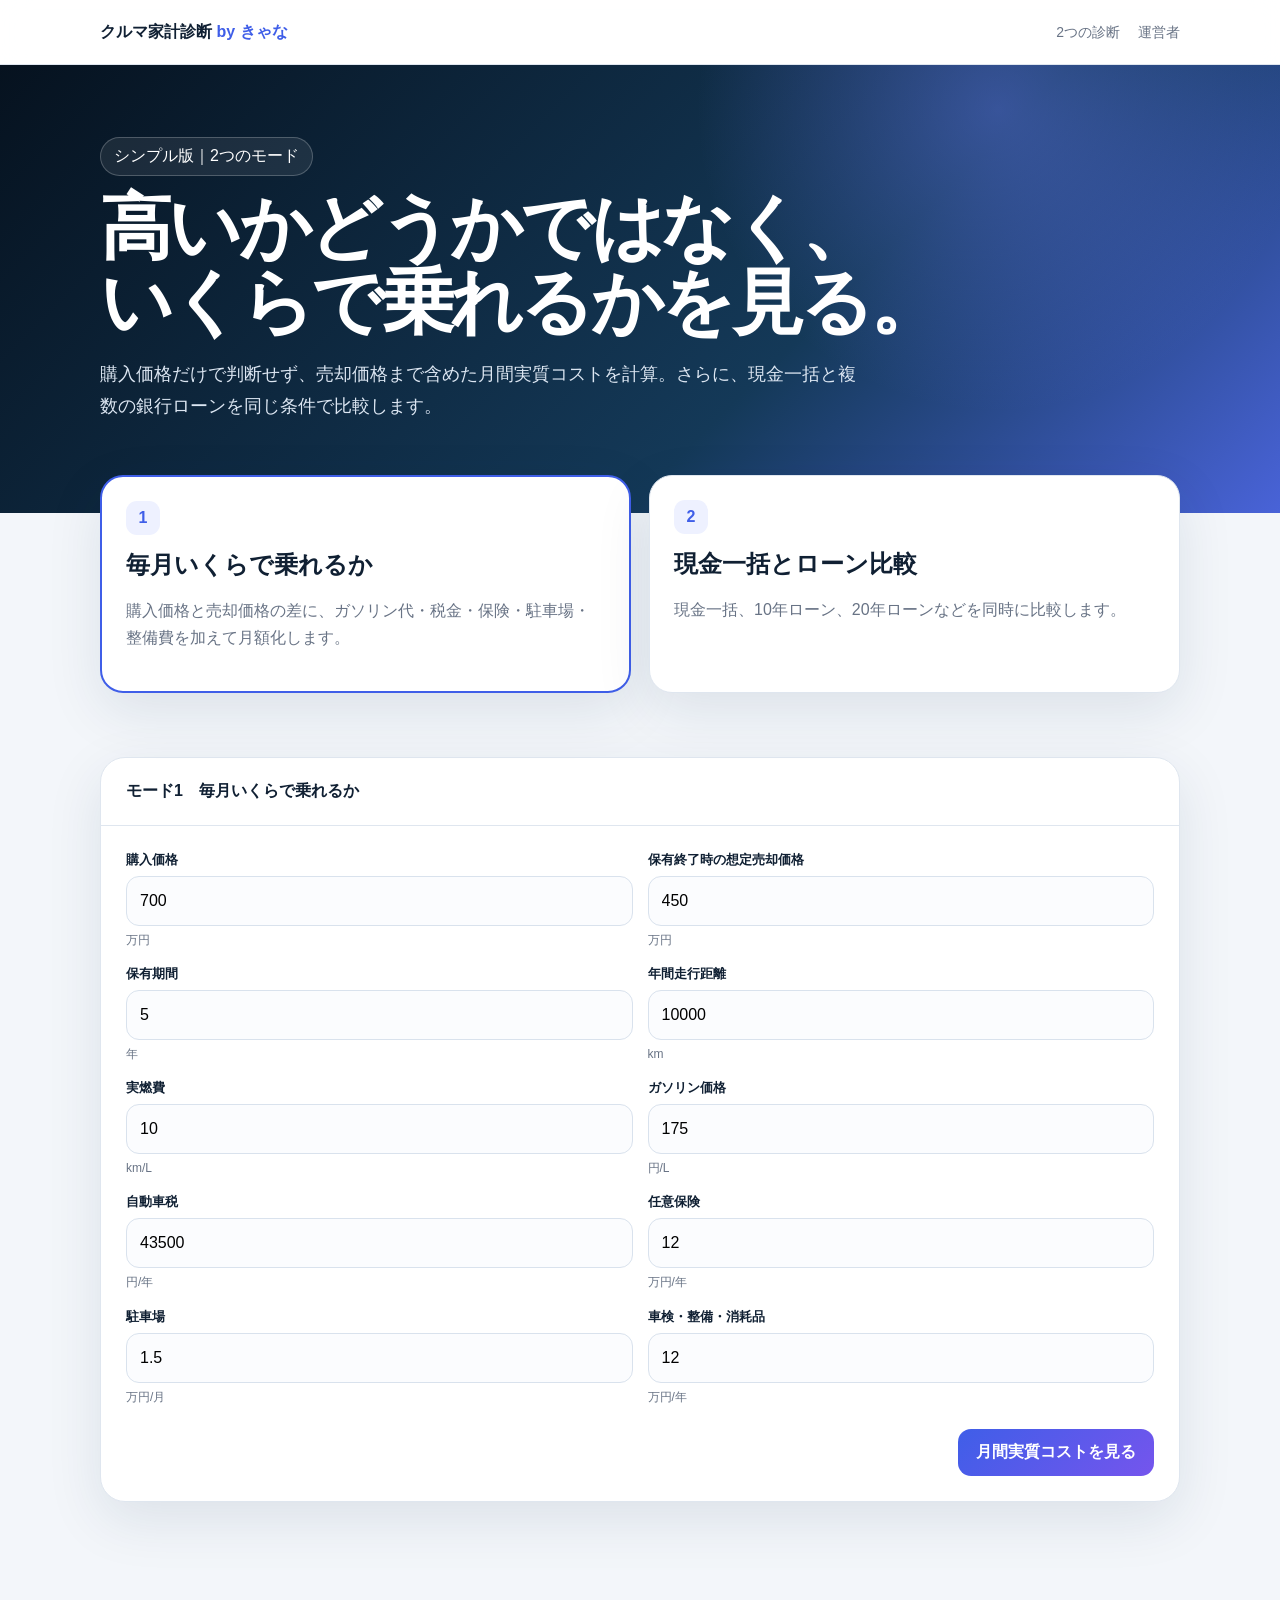
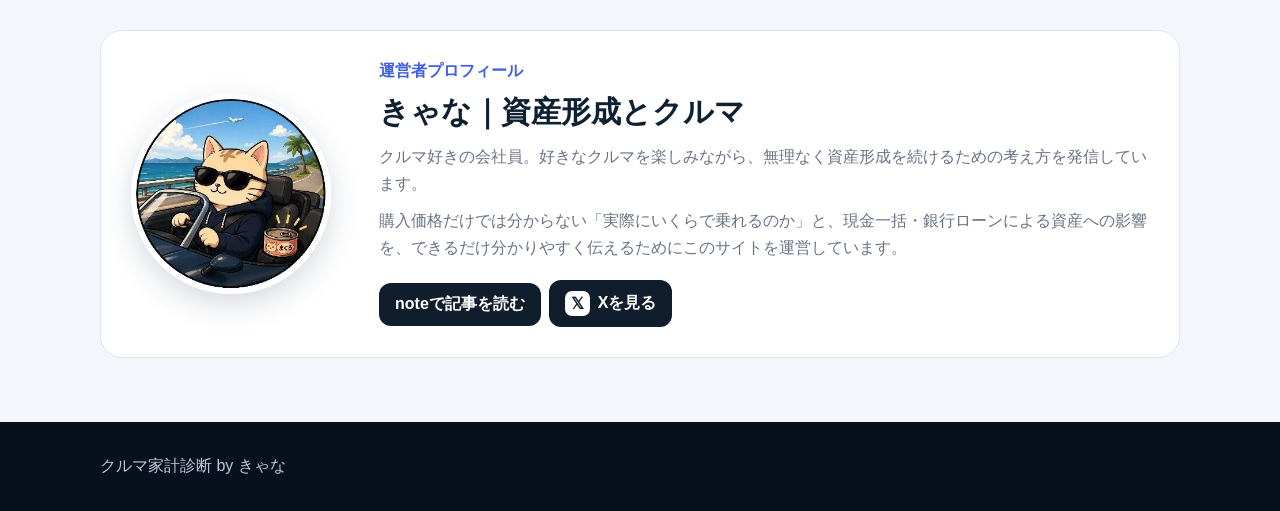
==== commit 62c294f2: "Add files via upload" ====
--- a/index.html
+++ b/index.html
@@ -1,5 +1,5 @@
 <!doctype html><html lang="ja"><head><meta charset="utf-8"><meta name="viewport" content="width=device-width,initial-scale=1"><title>クルマ家計診断｜維持費とローン比較</title><meta name="description" content="クルマの月間実質コストと、現金一括・複数ローンの資産推移を比較します。"><style>
-:root{--bg:#f3f6fa;--ink:#102033;--muted:#687385;--line:#dfe6ef;--blue:#3f5ee8;--violet:#7555ed;--green:#16825d;--red:#c73b43;--shadow:0 18px 55px rgba(23,47,76,.10)}*{box-sizing:border-box}html{scroll-behavior:smooth}body{margin:0;background:var(--bg);color:var(--ink);font-family:-apple-system,BlinkMacSystemFont,"Segoe UI","Noto Sans JP",sans-serif}button,input{font:inherit}.wrap{max-width:1120px;margin:auto;padding:0 20px}header{position:sticky;top:0;z-index:10;background:#ffffffed;border-bottom:1px solid var(--line);backdrop-filter:blur(14px)}.head{height:64px;display:flex;align-items:center;justify-content:space-between}.brand{font-weight:900}.brand b{color:var(--blue)}nav a{color:var(--muted);text-decoration:none;margin-left:18px;font-size:14px}.hero{padding:72px 0;color:#fff;background:radial-gradient(circle at 78% 10%,#6e7eff66,transparent 28%),linear-gradient(135deg,#06121f,#143958 62%,#4963d8)}.hero h1{font-size:clamp(40px,7vw,72px);line-height:1.04;letter-spacing:-.05em;margin:14px 0}.hero p{max-width:760px;line-height:1.8;color:#dce6f2;font-size:18px}.pill{display:inline-block;padding:8px 13px;border:1px solid #ffffff38;background:#ffffff14;border-radius:999px}.mode-grid{display:grid;grid-template-columns:1fr 1fr;gap:18px;margin-top:-38px;position:relative}.mode-card{background:#fff;border:1px solid var(--line);border-radius:23px;padding:24px;box-shadow:var(--shadow);cursor:pointer}.mode-card.active{border:2px solid var(--blue)}.mode-no{display:inline-grid;place-items:center;width:34px;height:34px;border-radius:11px;background:#eef1ff;color:var(--blue);font-weight:900}.mode-card h3{font-size:24px;margin:14px 0 8px}.mode-card p,.lead{color:var(--muted);line-height:1.7}section{padding:64px 0}.panel{display:none;background:#fff;border:1px solid var(--line);border-radius:25px;overflow:hidden;box-shadow:var(--shadow)}.panel.active{display:block}.panel-head{padding:23px 25px;border-bottom:1px solid var(--line)}.panel-body{padding:25px}.grid{display:grid;grid-template-columns:1fr 1fr;gap:15px}.field label{display:block;font-size:13px;font-weight:800;margin-bottom:7px}.field input,.loan-row input{width:100%;height:50px;border:1px solid #d9e2ed;border-radius:13px;background:#fbfcfe;padding:0 13px}.unit,.hint{font-size:12px;color:var(--muted);margin-top:5px;line-height:1.6}.actions{display:flex;justify-content:flex-end;gap:10px;margin-top:22px}.primary{padding:13px 18px;border-radius:13px;font-weight:900;cursor:pointer;border:0;background:linear-gradient(135deg,var(--blue),var(--violet));color:#fff}.result{display:none;margin-top:20px}.result.show{display:block}.summary{padding:24px;border-radius:22px;background:linear-gradient(135deg,#071827,#214970 65%,#5066df);color:#fff}.summary h3{font-size:36px;margin:6px 0}.summary p{margin:0;color:#dce6f2;line-height:1.7}.cards{display:grid;grid-template-columns:repeat(4,1fr);gap:12px;margin-top:12px}.card,.box,.chart-card{background:#fff;border:1px solid var(--line);border-radius:18px;padding:18px}.card span{font-size:12px;color:var(--muted)}.card b{display:block;font-size:23px;margin-top:6px}.breakdown{display:grid;grid-template-columns:1fr 1fr;gap:14px;margin-top:14px}.row{display:flex;justify-content:space-between;gap:18px;padding:10px 0;border-bottom:1px solid #edf1f5}.row:last-child{border:0}.row span{color:var(--muted)}.formula{margin-top:14px;padding:18px;border-radius:18px;background:#f8fafc;border:1px solid var(--line);line-height:1.8}.warn{display:none;margin-top:12px;padding:12px 14px;border-radius:12px;background:#fff4e5;color:#8a5707}.warn.show{display:block}.chart-card{margin-top:14px}canvas{display:block;width:100%;height:350px}.legend{display:flex;gap:16px;flex-wrap:wrap;font-size:13px;color:var(--muted)}.legend i{display:inline-block;width:14px;height:3px;margin-right:6px;vertical-align:middle}.loan-table{display:grid;gap:9px}.loan-row{display:grid;grid-template-columns:1.4fr 1fr 1fr;gap:9px;align-items:center}.loan-head{font-size:12px;color:var(--muted);padding:0 5px}.operator{display:grid;grid-template-columns:180px 1fr;gap:28px;align-items:center;background:#fff;border:1px solid var(--line);border-radius:22px;padding:30px}.operator-avatar{width:160px;height:160px;border-radius:50%;object-fit:cover;border:5px solid #fff;box-shadow:0 10px 30px rgba(23,47,76,.18)}.operator-copy h2{font-size:30px;margin:0 0 10px}.operator-copy .profile-title{font-weight:900;color:var(--blue);margin-bottom:10px}.operator-copy p{margin:0 0 10px}.social{margin-top:18px}.social a{display:inline-flex;align-items:center;gap:8px;text-decoration:none;background:#101d2c;color:#fff;padding:11px 16px;border-radius:12px;font-weight:800;margin-right:8px}.social-icon{display:grid;place-items:center;width:25px;height:25px;border-radius:7px;background:#fff;color:#101d2c;font-weight:1000}.cash-row input{background:#eef2f7;color:#5f6b7b;font-weight:800}.cash-row input:disabled{opacity:1;cursor:not-allowed}footer{padding:34px 0;background:#07111e;color:#bcc9d8}@media(max-width:820px){.cards{grid-template-columns:1fr 1fr}.breakdown{grid-template-columns:1fr}nav{display:none}}@media(max-width:600px){.mode-grid,.grid,.cards{grid-template-columns:1fr}.mode-grid{margin-top:-20px}.loan-row{grid-template-columns:1fr}.loan-head{display:none}.actions{display:grid}.operator{grid-template-columns:1fr;text-align:center}.operator-avatar{margin:auto}.social a{margin:8px 4px 0}}
+:root{--bg:#f3f6fa;--ink:#102033;--muted:#687385;--line:#dfe6ef;--blue:#3f5ee8;--violet:#7555ed;--green:#16825d;--red:#c73b43;--shadow:0 18px 55px rgba(23,47,76,.10)}*{box-sizing:border-box}html{scroll-behavior:smooth}body{margin:0;background:var(--bg);color:var(--ink);font-family:-apple-system,BlinkMacSystemFont,"Segoe UI","Noto Sans JP",sans-serif}button,input{font:inherit}.wrap{max-width:1120px;margin:auto;padding:0 20px}header{position:sticky;top:0;z-index:10;background:#ffffffed;border-bottom:1px solid var(--line);backdrop-filter:blur(14px)}.head{height:64px;display:flex;align-items:center;justify-content:space-between}.brand{font-weight:900}.brand b{color:var(--blue)}nav a{color:var(--muted);text-decoration:none;margin-left:18px;font-size:14px}.hero{padding:72px 0;color:#fff;background:radial-gradient(circle at 78% 10%,#6e7eff66,transparent 28%),linear-gradient(135deg,#06121f,#143958 62%,#4963d8)}.hero h1{font-size:clamp(40px,7vw,72px);line-height:1.04;letter-spacing:-.05em;margin:14px 0}.hero p{max-width:760px;line-height:1.8;color:#dce6f2;font-size:18px}.pill{display:inline-block;padding:8px 13px;border:1px solid #ffffff38;background:#ffffff14;border-radius:999px}.mode-grid{display:grid;grid-template-columns:1fr 1fr;gap:18px;margin-top:-38px;position:relative}.mode-card{background:#fff;border:1px solid var(--line);border-radius:23px;padding:24px;box-shadow:var(--shadow);cursor:pointer}.mode-card.active{border:2px solid var(--blue)}.mode-no{display:inline-grid;place-items:center;width:34px;height:34px;border-radius:11px;background:#eef1ff;color:var(--blue);font-weight:900}.mode-card h3{font-size:24px;margin:14px 0 8px}.mode-card p,.lead{color:var(--muted);line-height:1.7}section{padding:64px 0}.panel{display:none;background:#fff;border:1px solid var(--line);border-radius:25px;overflow:hidden;box-shadow:var(--shadow)}.panel.active{display:block}.panel-head{padding:23px 25px;border-bottom:1px solid var(--line)}.panel-body{padding:25px}.grid{display:grid;grid-template-columns:1fr 1fr;gap:15px}.field label{display:block;font-size:13px;font-weight:800;margin-bottom:7px}.field input,.loan-row input{width:100%;height:50px;border:1px solid #d9e2ed;border-radius:13px;background:#fbfcfe;padding:0 13px}.unit,.hint{font-size:12px;color:var(--muted);margin-top:5px;line-height:1.6}.actions{display:flex;justify-content:flex-end;gap:10px;margin-top:22px}.primary{padding:13px 18px;border-radius:13px;font-weight:900;cursor:pointer;border:0;background:linear-gradient(135deg,var(--blue),var(--violet));color:#fff}.result{display:none;margin-top:20px}.result.show{display:block}.summary{padding:24px;border-radius:22px;background:linear-gradient(135deg,#071827,#214970 65%,#5066df);color:#fff}.summary h3{font-size:36px;margin:6px 0}.summary p{margin:0;color:#dce6f2;line-height:1.7}.cards{display:grid;grid-template-columns:repeat(4,1fr);gap:12px;margin-top:12px}.card,.box,.chart-card{background:#fff;border:1px solid var(--line);border-radius:18px;padding:18px}.card span{font-size:12px;color:var(--muted)}.card b{display:block;font-size:23px;margin-top:6px}.breakdown{display:grid;grid-template-columns:1fr 1fr;gap:14px;margin-top:14px}.row{display:flex;justify-content:space-between;gap:18px;padding:10px 0;border-bottom:1px solid #edf1f5}.row:last-child{border:0}.row span{color:var(--muted)}.formula{margin-top:14px;padding:18px;border-radius:18px;background:#f8fafc;border:1px solid var(--line);line-height:1.8}.warn{display:none;margin-top:12px;padding:12px 14px;border-radius:12px;background:#fff4e5;color:#8a5707}.warn.show{display:block}.chart-card{margin-top:14px}canvas{display:block;width:100%;height:350px}.legend{display:flex;gap:16px;flex-wrap:wrap;font-size:13px;color:var(--muted)}.legend i{display:inline-block;width:14px;height:3px;margin-right:6px;vertical-align:middle}.loan-table{display:grid;gap:9px}.loan-row{display:grid;grid-template-columns:1.4fr 1fr 1fr;gap:9px;align-items:center}.loan-head{font-size:12px;color:var(--muted);padding:0 5px}.operator{display:grid;grid-template-columns:220px 1fr;gap:28px;align-items:center;background:#fff;border:1px solid var(--line);border-radius:22px;padding:30px}.operator-avatar{width:200px;height:200px;border-radius:50%;object-fit:cover;border:5px solid #fff;box-shadow:0 10px 30px rgba(23,47,76,.18)}.operator-copy h2{font-size:30px;margin:0 0 10px}.operator-copy .profile-title{font-weight:900;color:var(--blue);margin-bottom:10px}.operator-copy p{margin:0 0 10px}.social{margin-top:18px}.social a{display:inline-flex;align-items:center;gap:8px;text-decoration:none;background:#101d2c;color:#fff;padding:11px 16px;border-radius:12px;font-weight:800;margin-right:8px}.social-icon{display:grid;place-items:center;width:25px;height:25px;border-radius:7px;background:#fff;color:#101d2c;font-weight:1000}.cash-row input{background:#eef2f7;color:#5f6b7b;font-weight:800}.cash-row input:disabled{opacity:1;cursor:not-allowed}footer{padding:34px 0;background:#07111e;color:#bcc9d8}@media(max-width:820px){.cards{grid-template-columns:1fr 1fr}.breakdown{grid-template-columns:1fr}nav{display:none}}@media(max-width:600px){.mode-grid,.grid,.cards{grid-template-columns:1fr}.mode-grid{margin-top:-20px}.loan-row{grid-template-columns:1fr}.loan-head{display:none}.actions{display:grid}.operator{grid-template-columns:1fr;text-align:center}.operator-avatar{margin:auto}.social a{margin:8px 4px 0}}
 </style></head><body>
 <header><div class="wrap head"><div class="brand">クルマ家計診断 <b>by きゃな</b></div><nav><a href="#modes">2つの診断</a><a href="#operator">運営者</a></nav></div></header>
 <div class="hero"><div class="wrap"><span class="pill">シンプル版｜2つのモード</span><h1>高いかどうかではなく、<br>いくらで乗れるかを見る。</h1><p>購入価格だけで判断せず、売却価格まで含めた月間実質コストを計算。さらに、現金一括と複数の銀行ローンを同じ条件で比較します。</p></div></div>
@@ -13,7 +13,7 @@
 <div class="result" id="financeResult"><div class="summary"><small>比較期間終了時の純資産が最も多い方法</small><h3 id="fBest">—</h3><p id="fReason">—</p></div><div class="chart-card"><h3>純資産の推移</h3><canvas id="financeChart" width="1000" height="350"></canvas><div class="legend" id="financeLegend"></div></div><div class="box" style="margin-top:14px"><h3>比較結果</h3><div id="financeTable"></div></div><div class="formula">純資産 ＝ 運用資産 − ローン残高。すべての方法で、最も返済額が高いプランと同額を毎月の購入予算として使います。現金一括は全額を運用し、各ローンは返済額との差額を運用します。</div></div>
 </div></section>
 <section id="operator"><div class="wrap"><div class="operator">
-<img class="operator-avatar" src="note-profile.jpg" alt="きゃなのプロフィール画像">
+<img class="operator-avatar" src="note-profile.png" alt="きゃなのプロフィール画像">
 <div class="operator-copy">
 <div class="profile-title">運営者プロフィール</div>
 <h2>きゃな｜資産形成とクルマ</h2>
